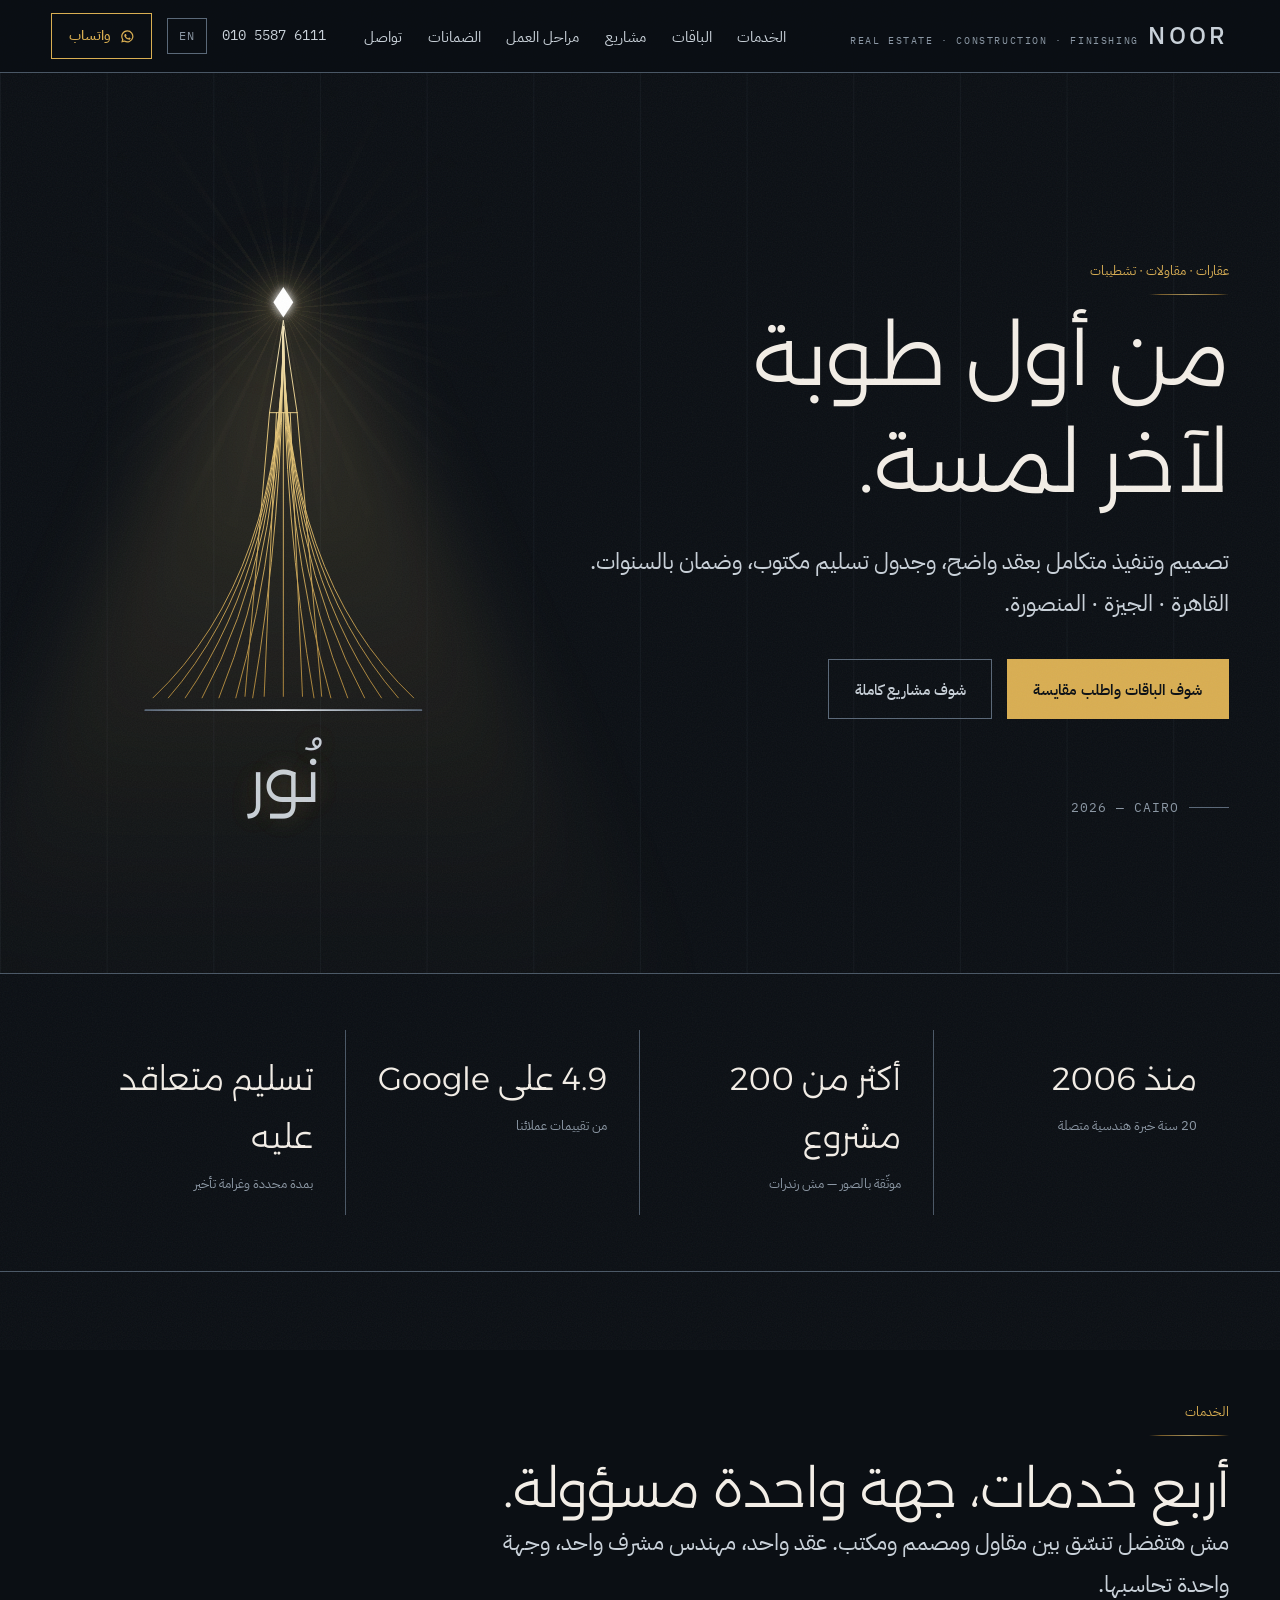
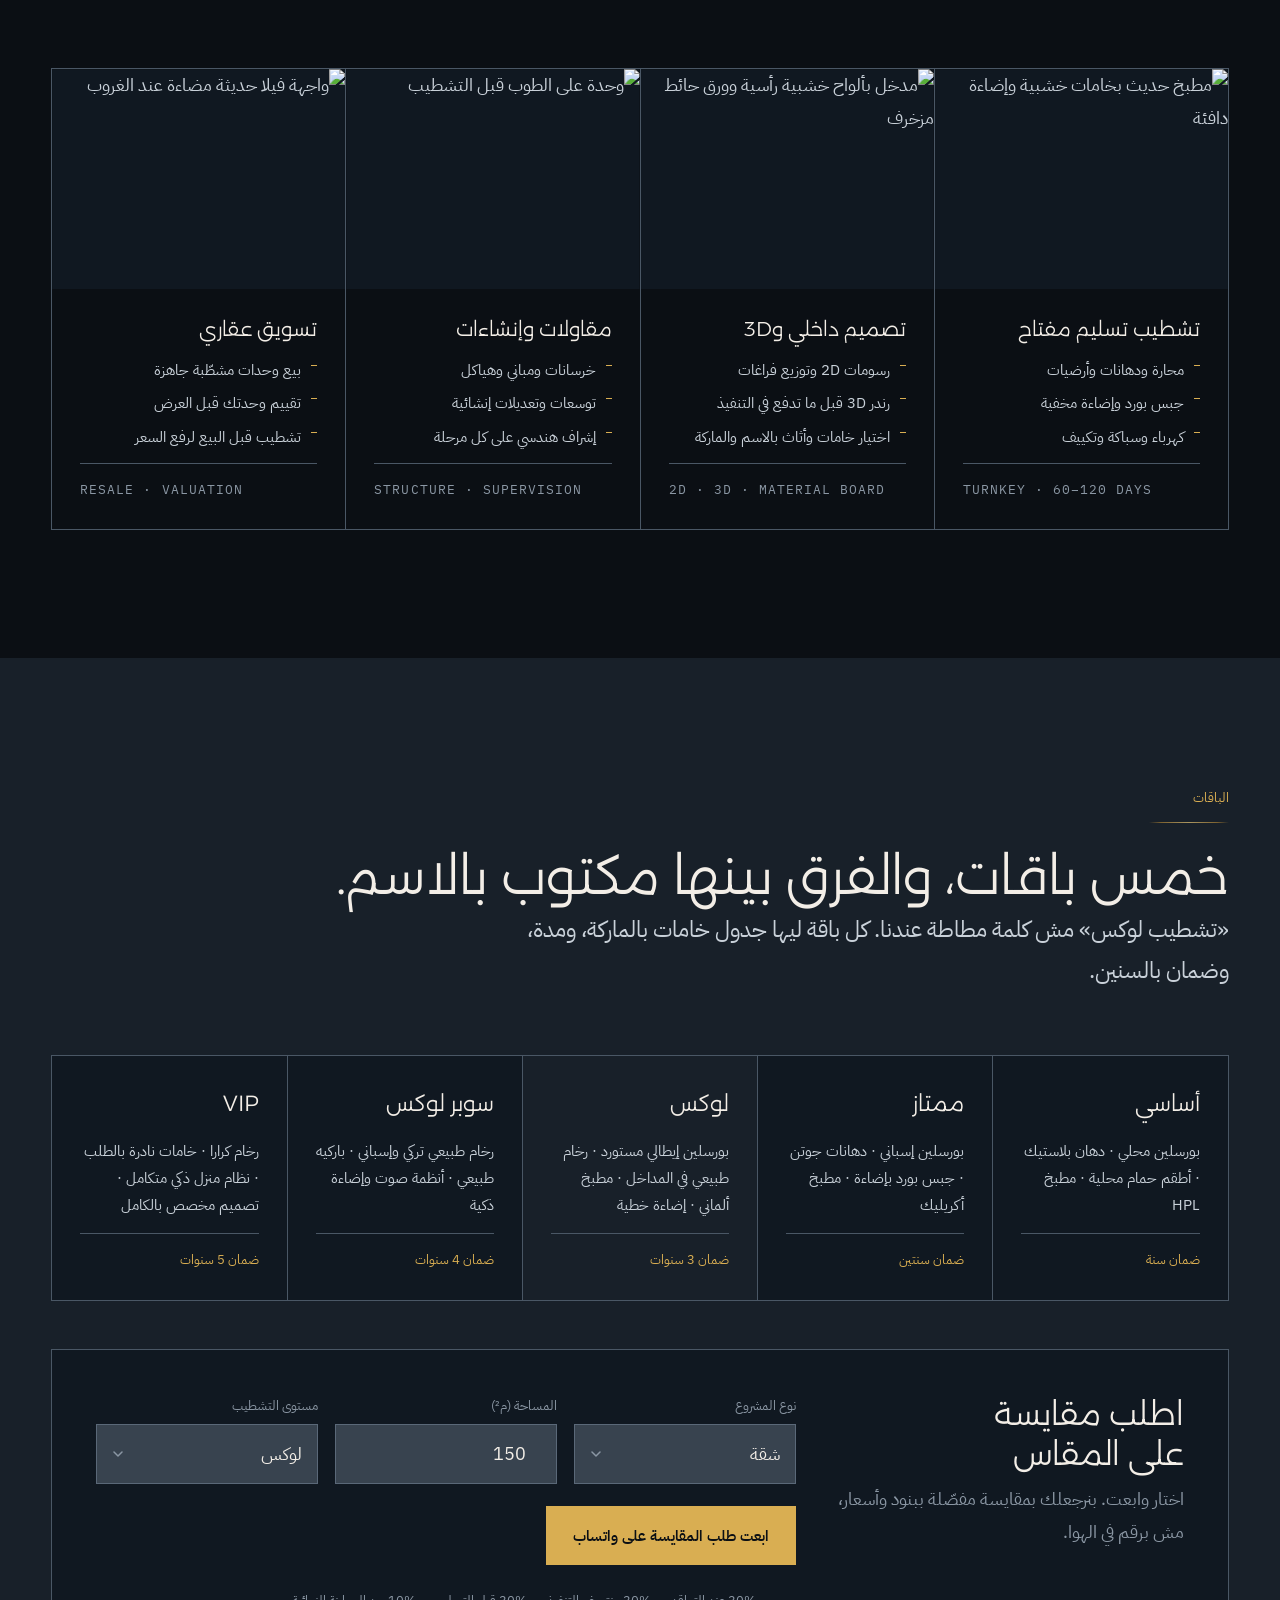
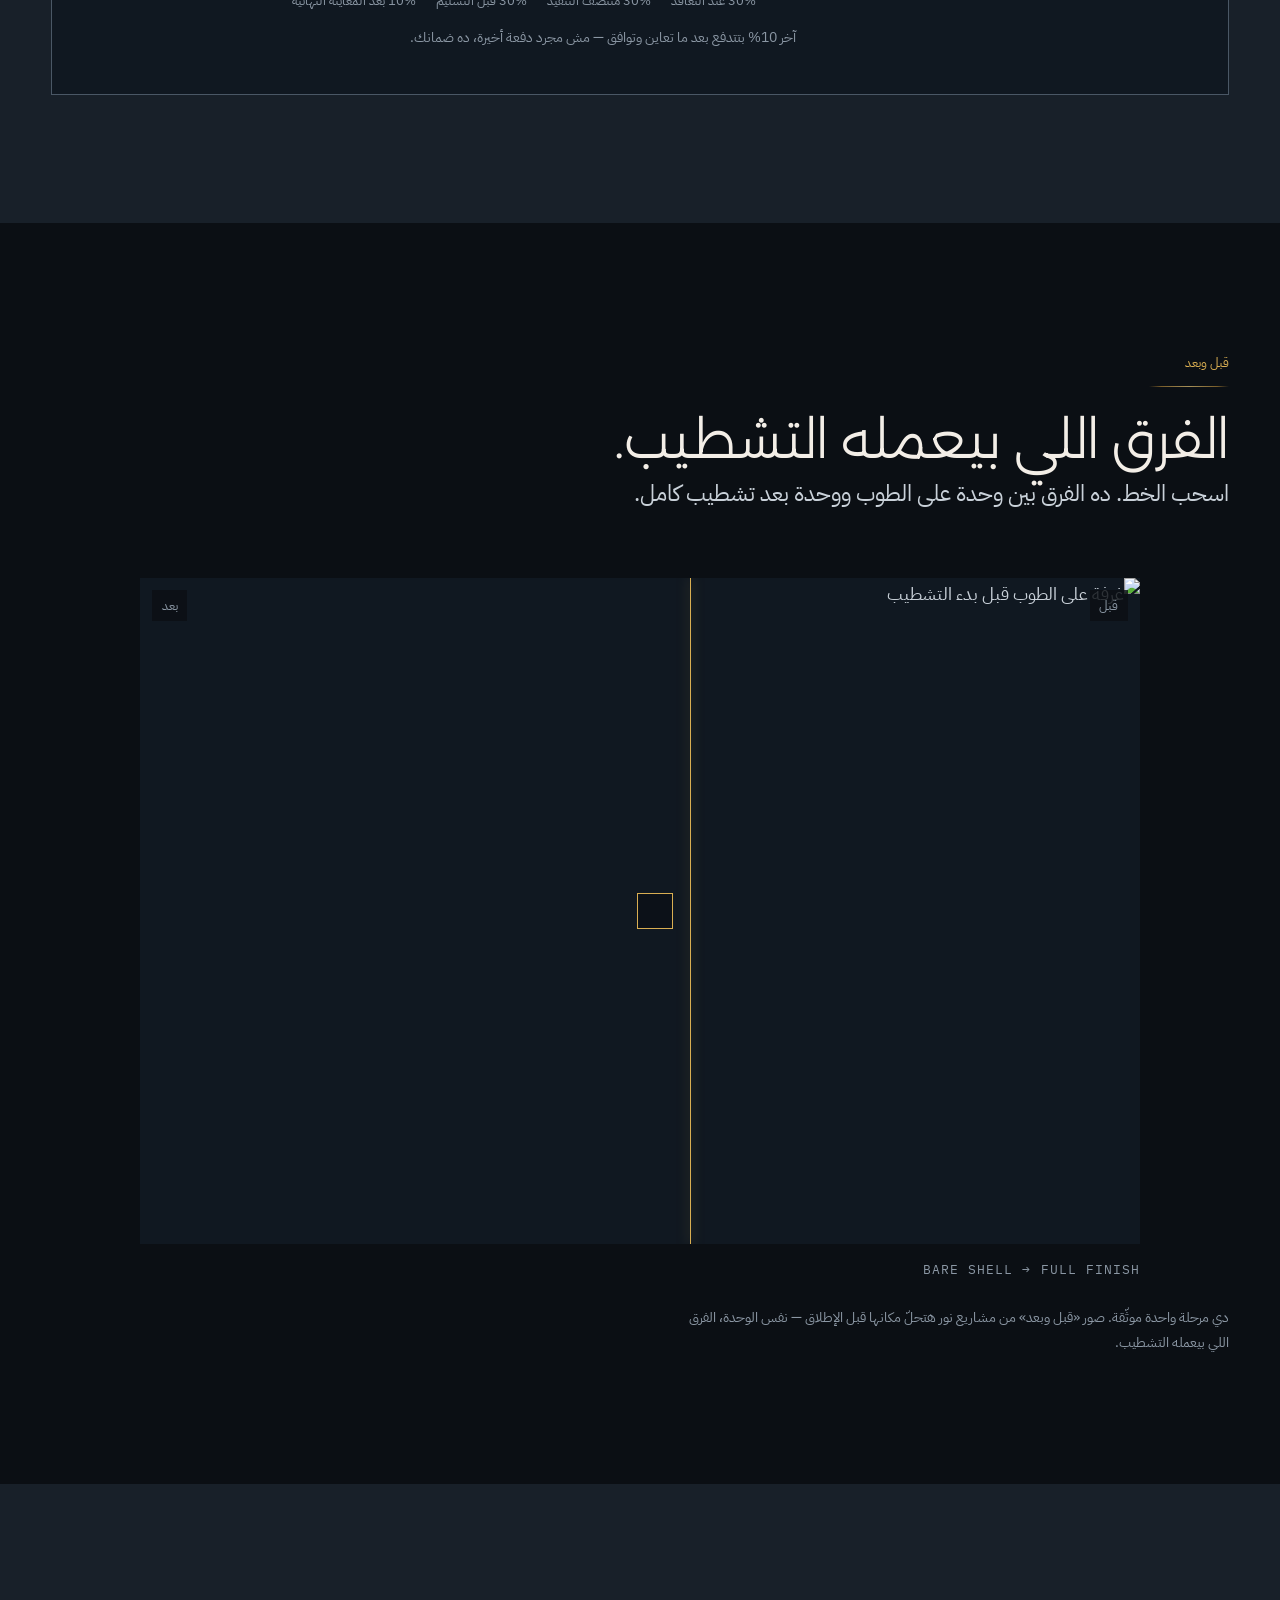
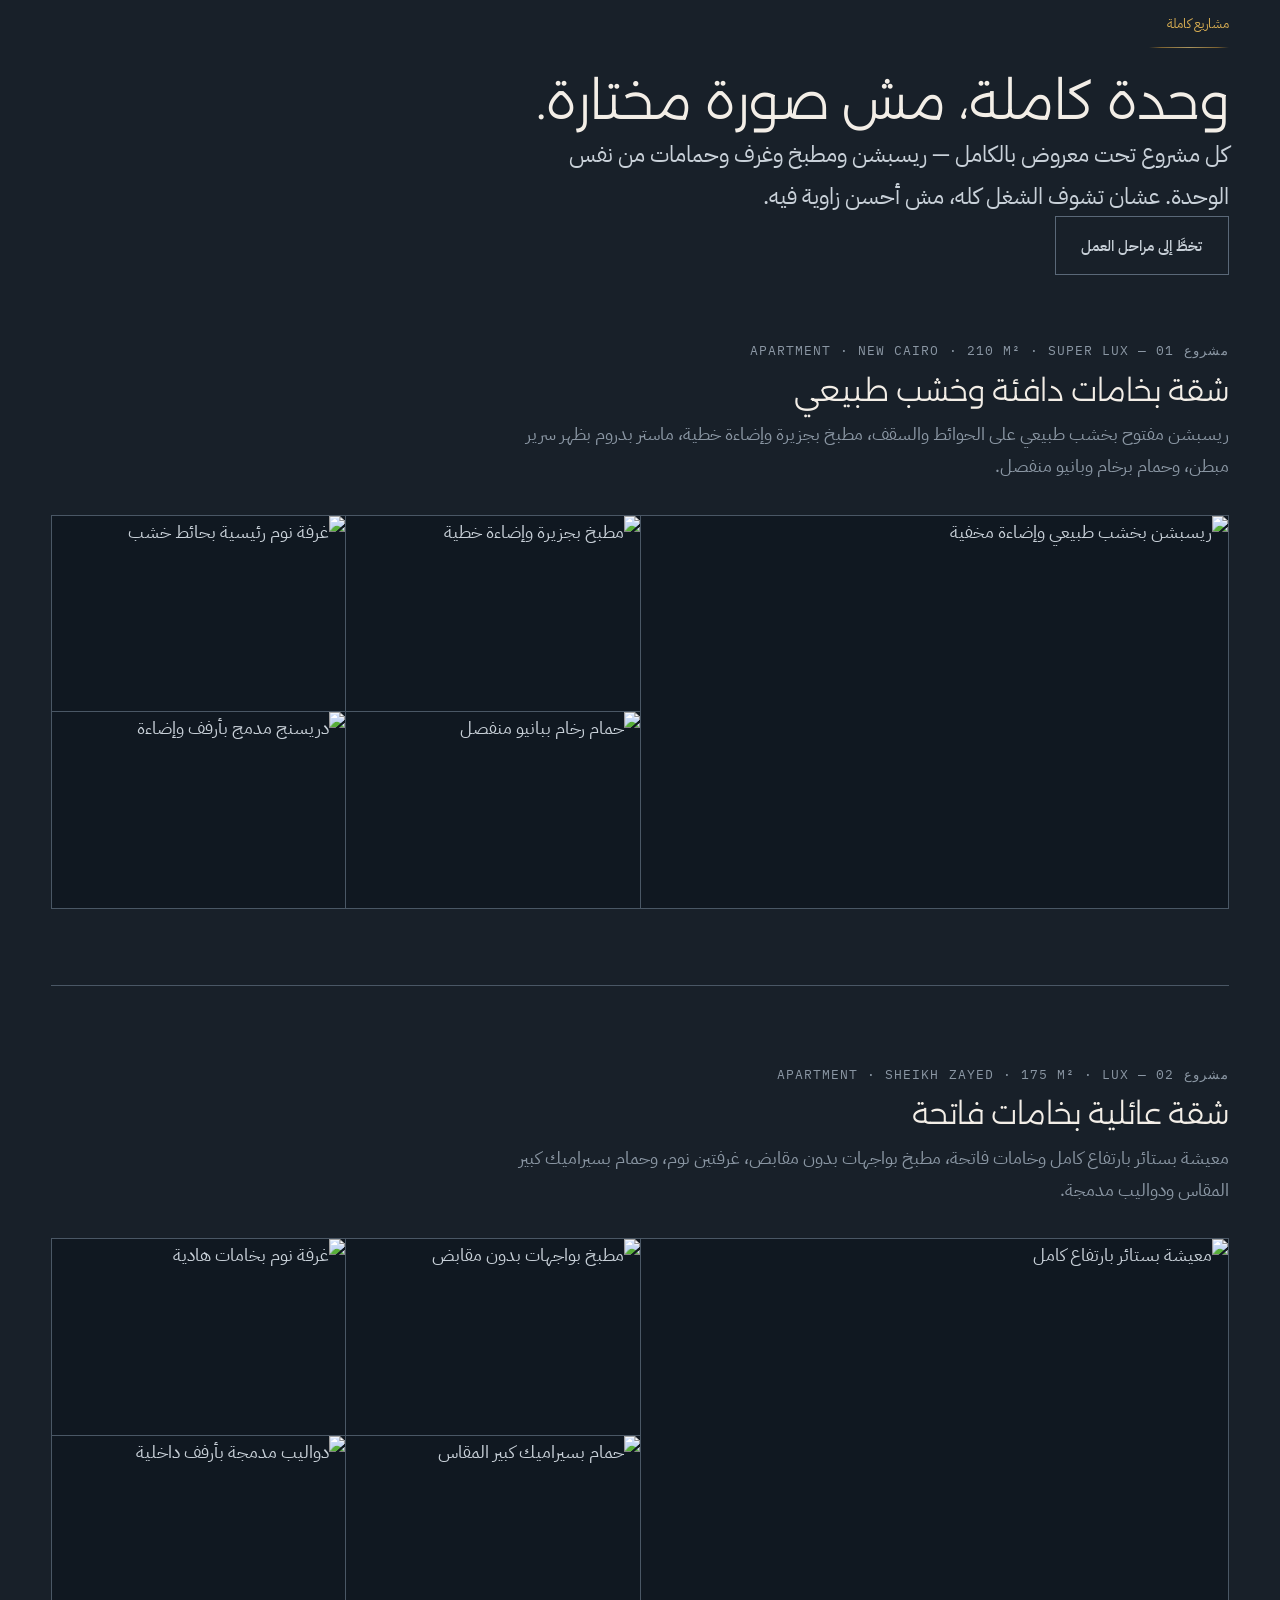
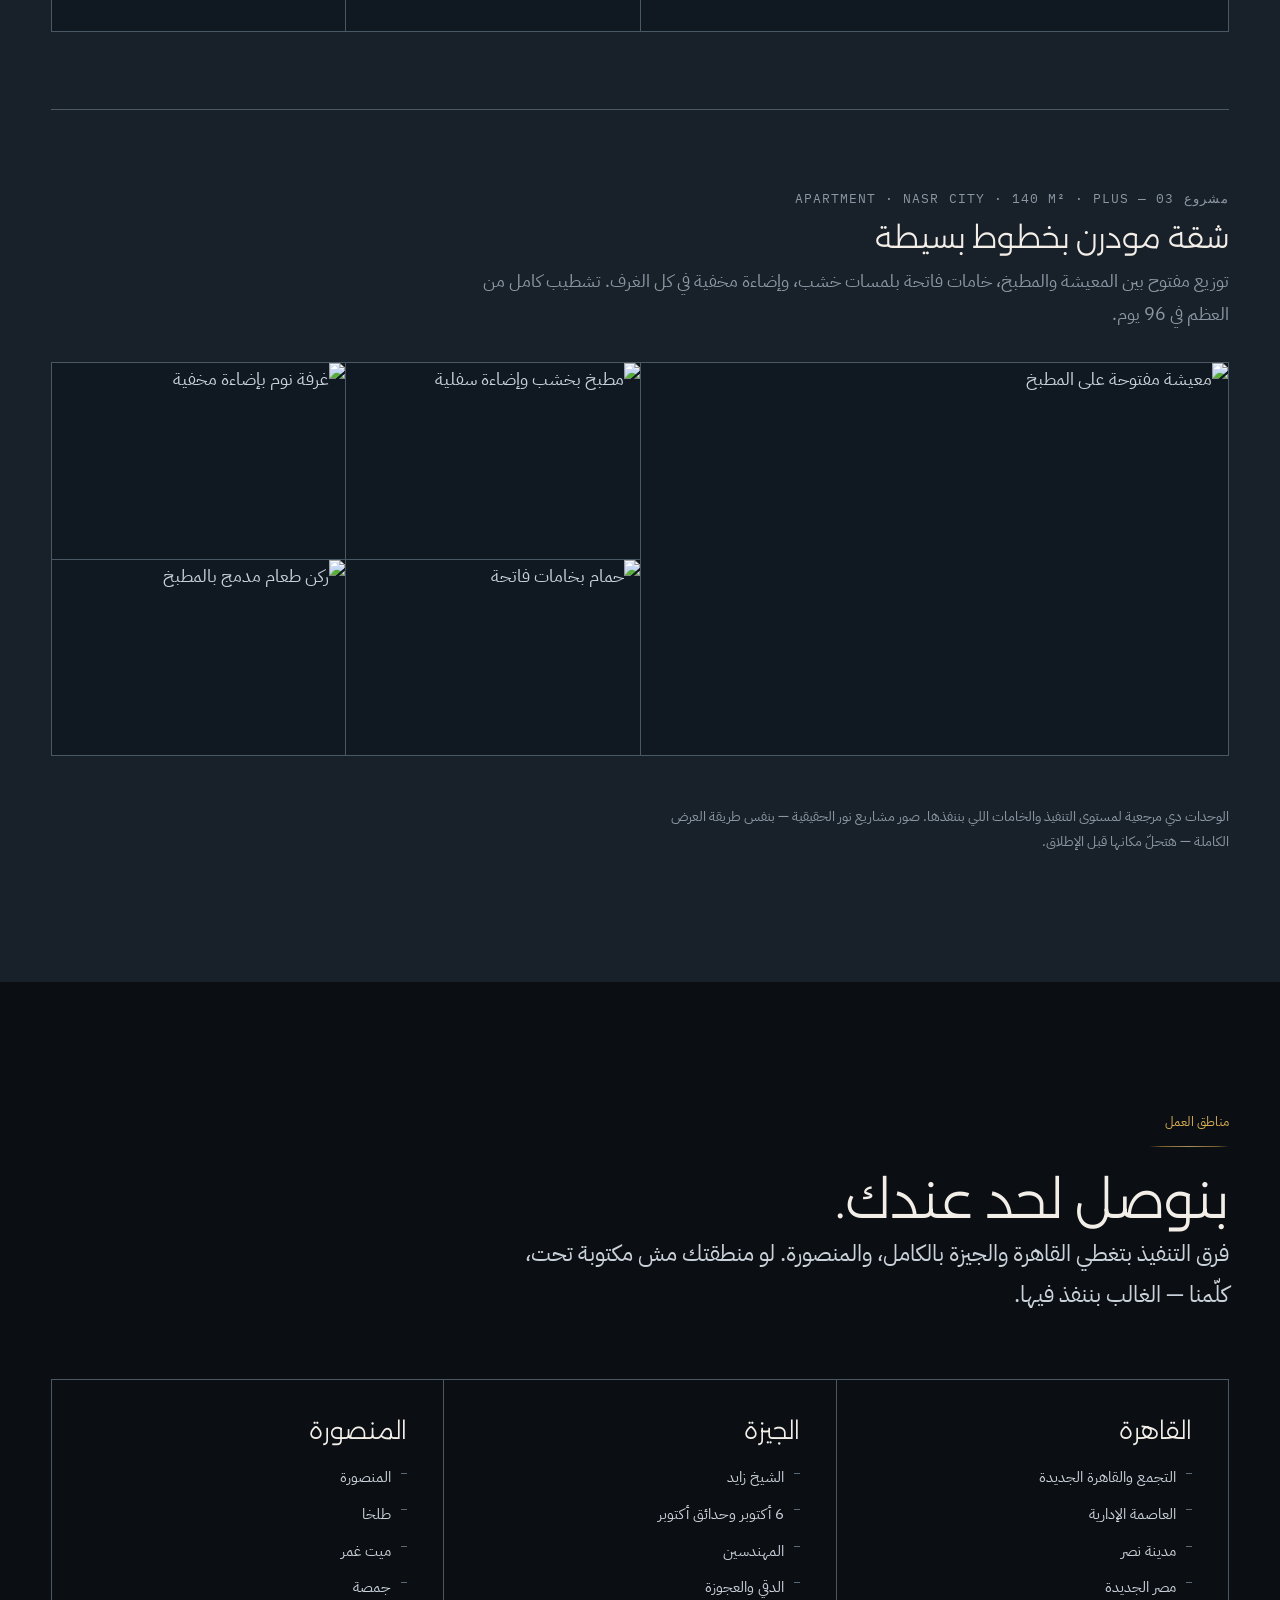
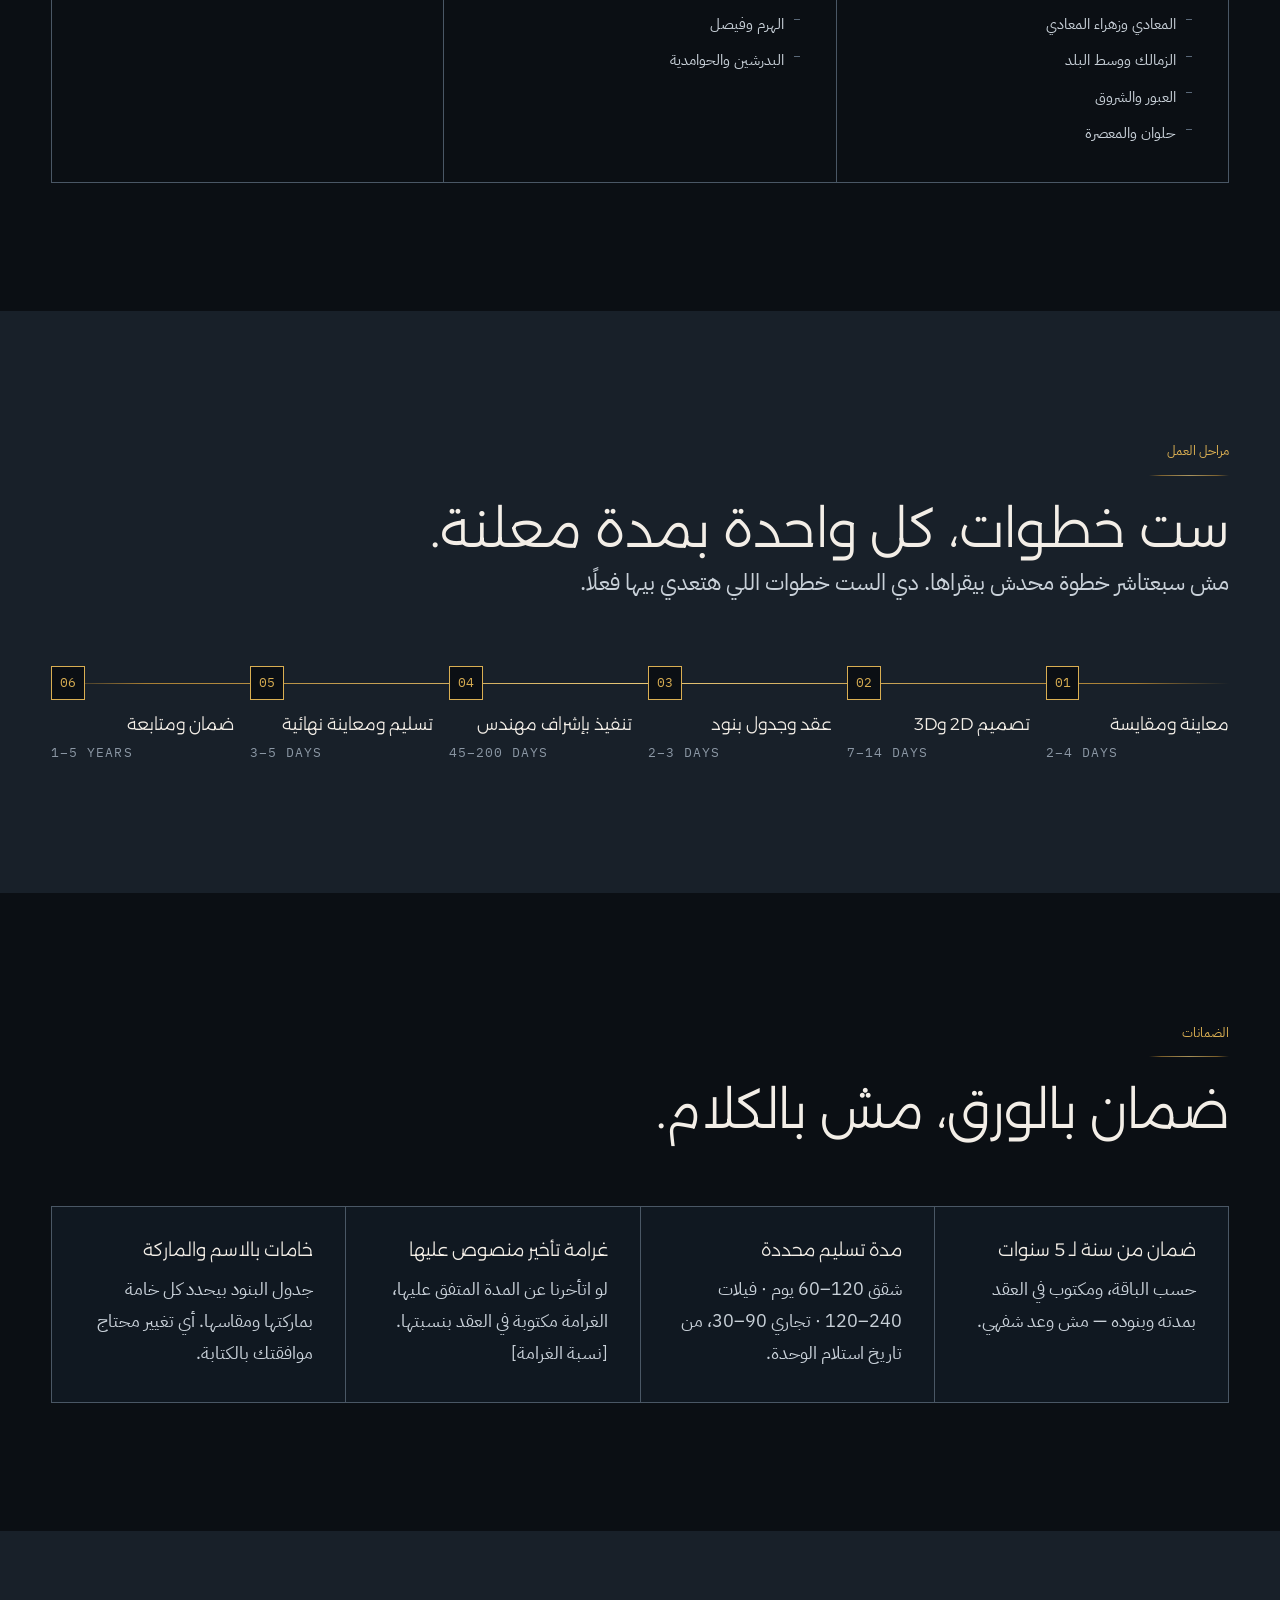
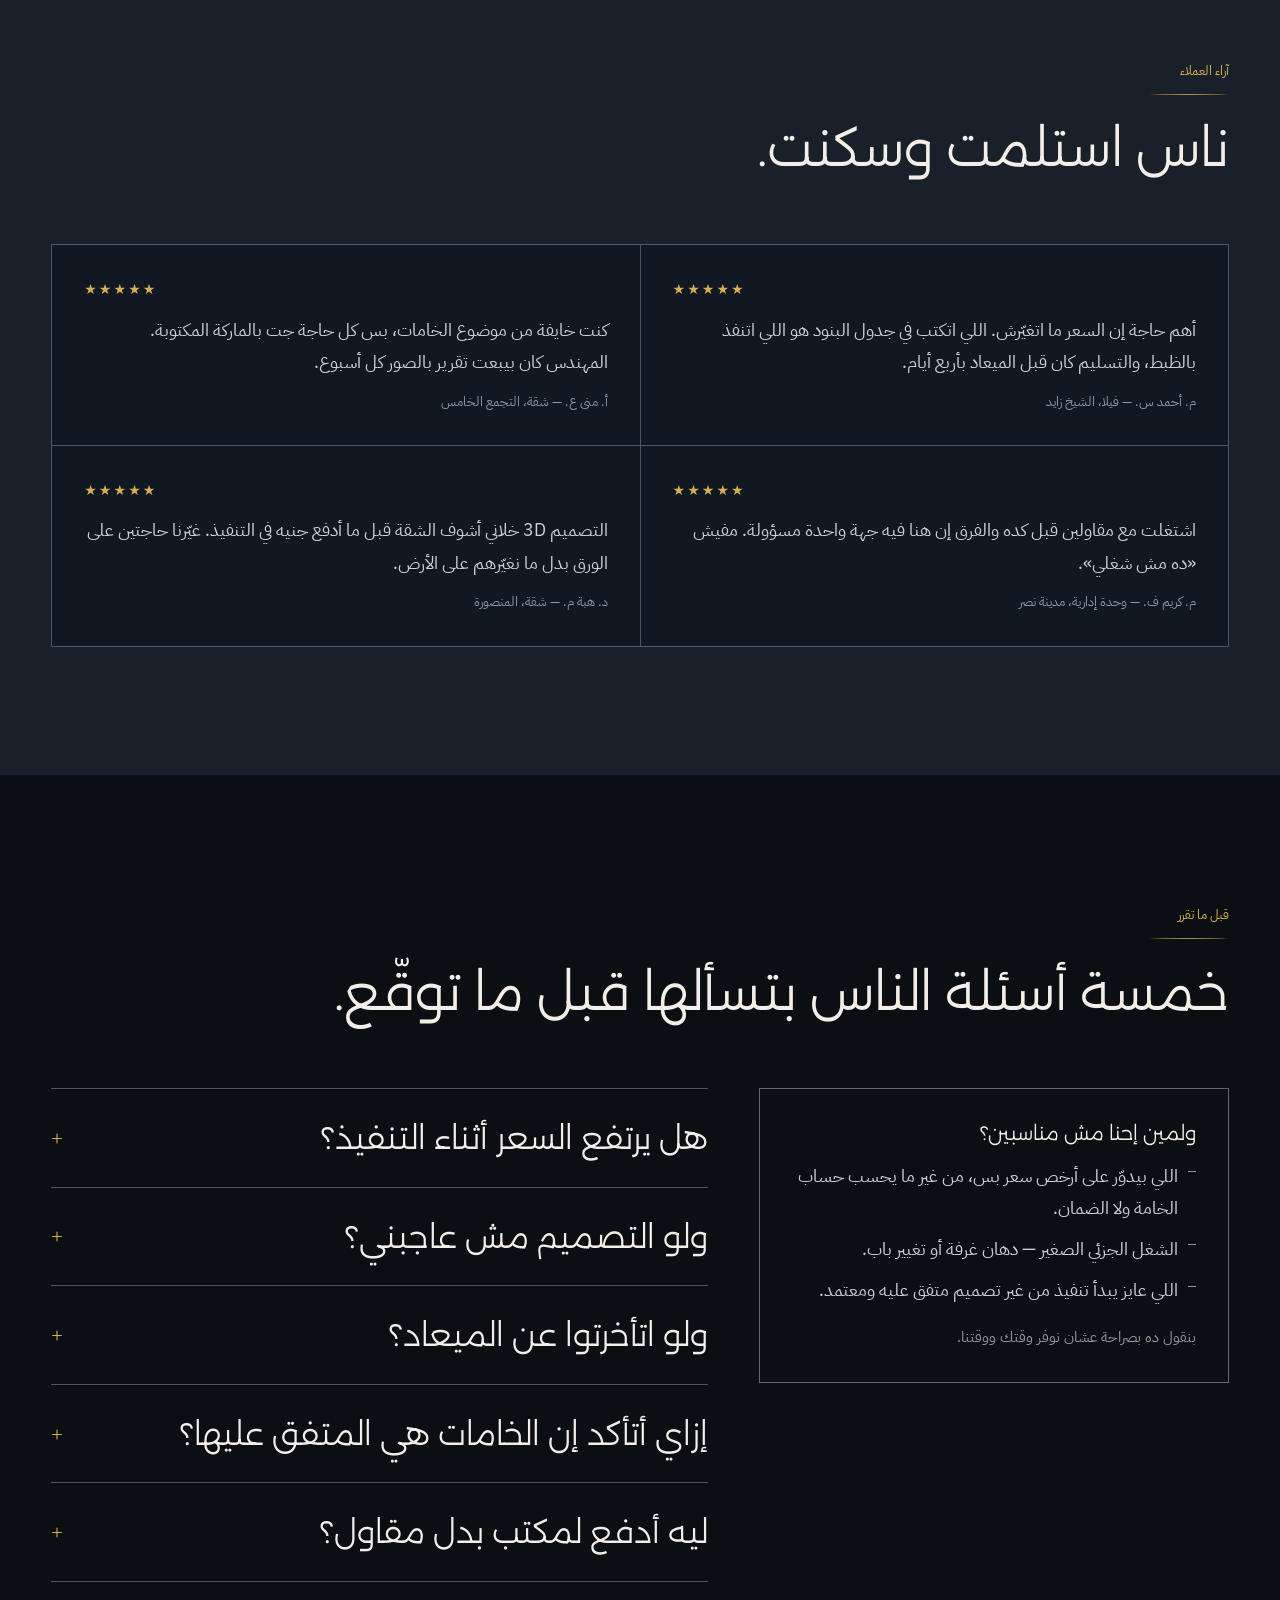
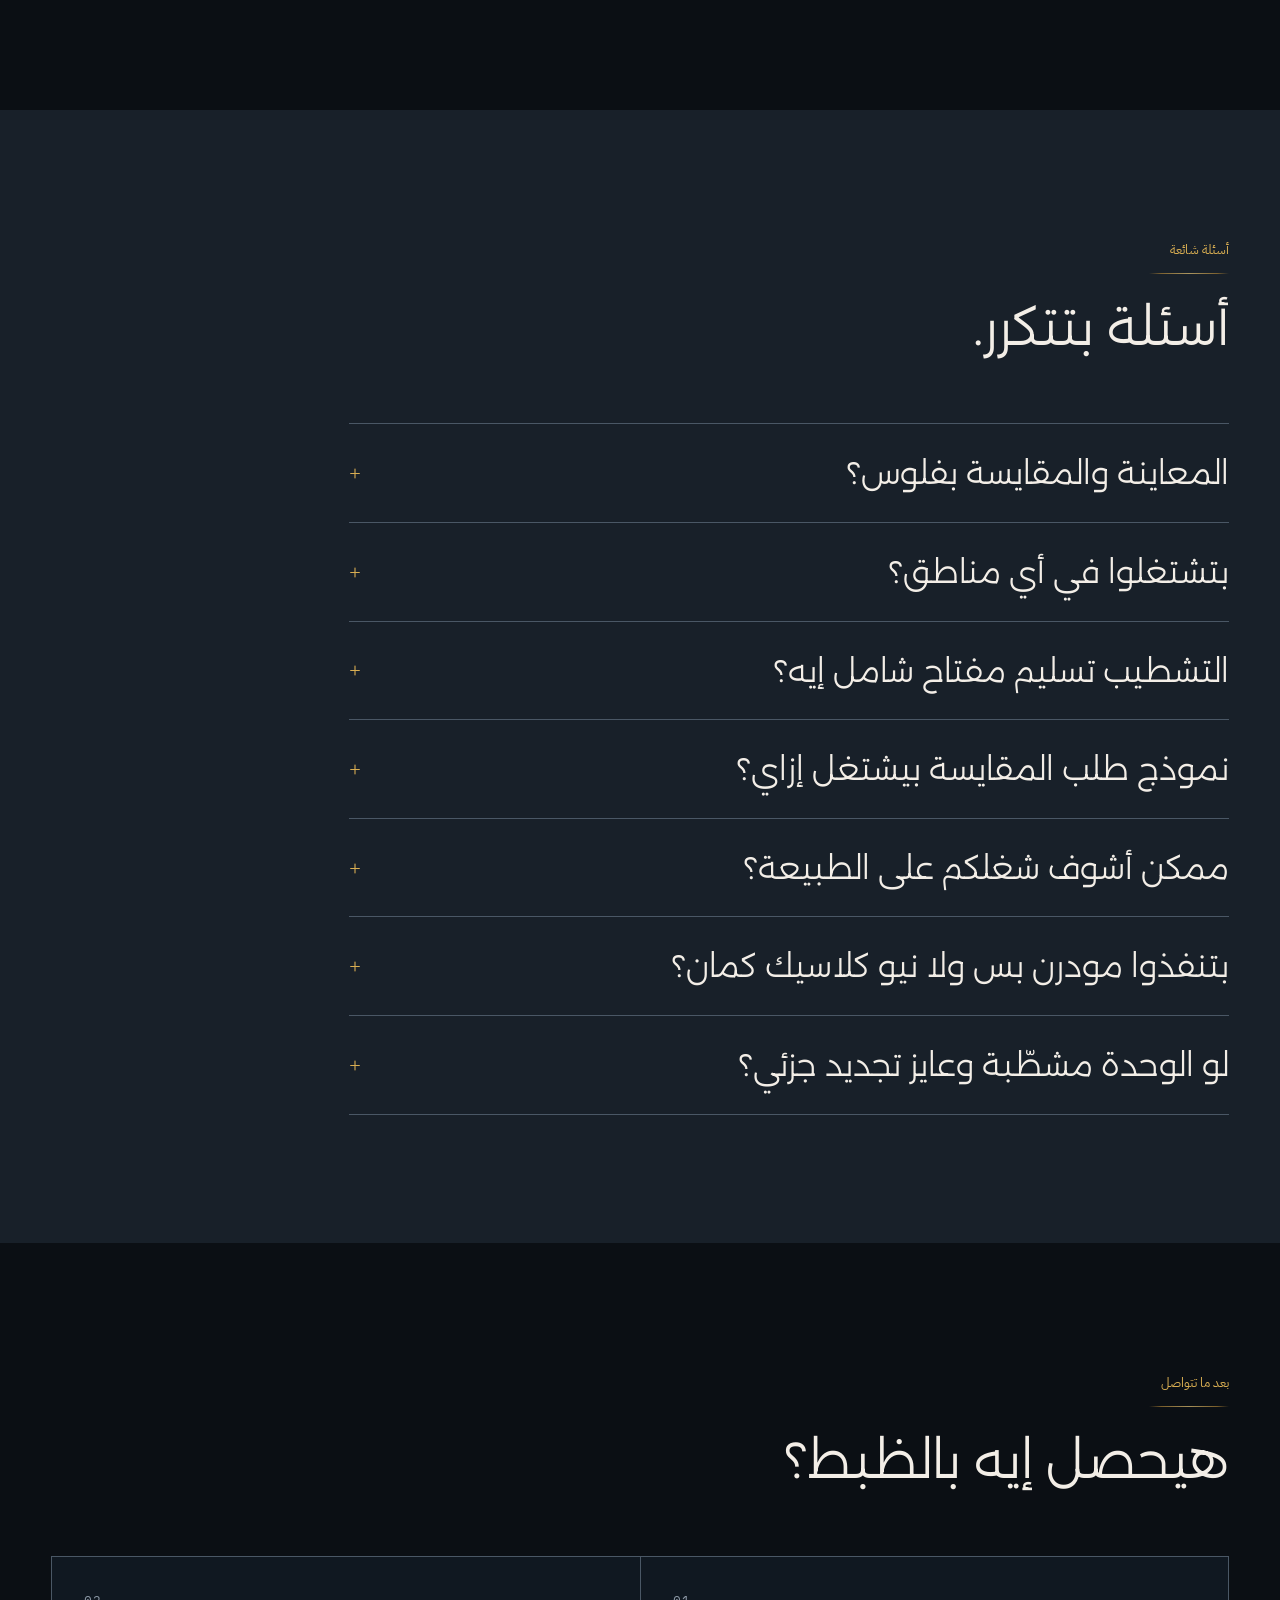
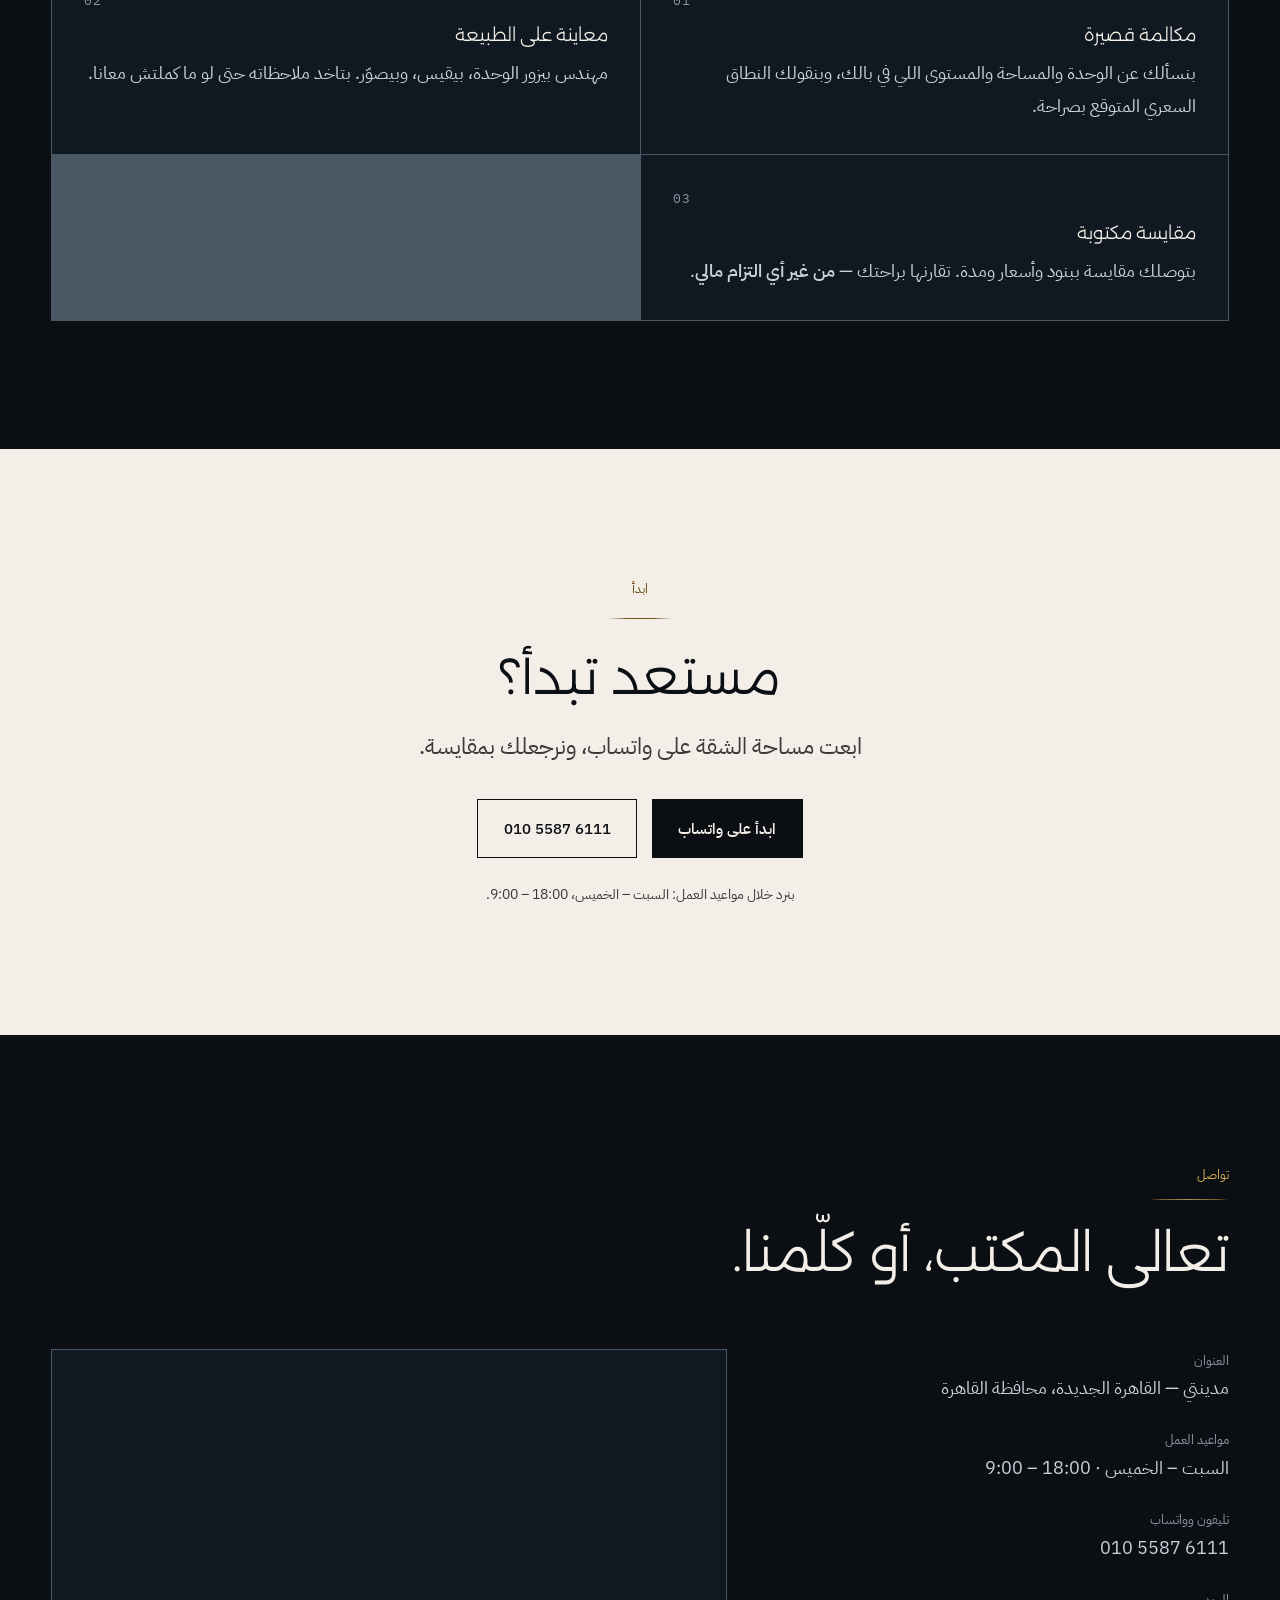
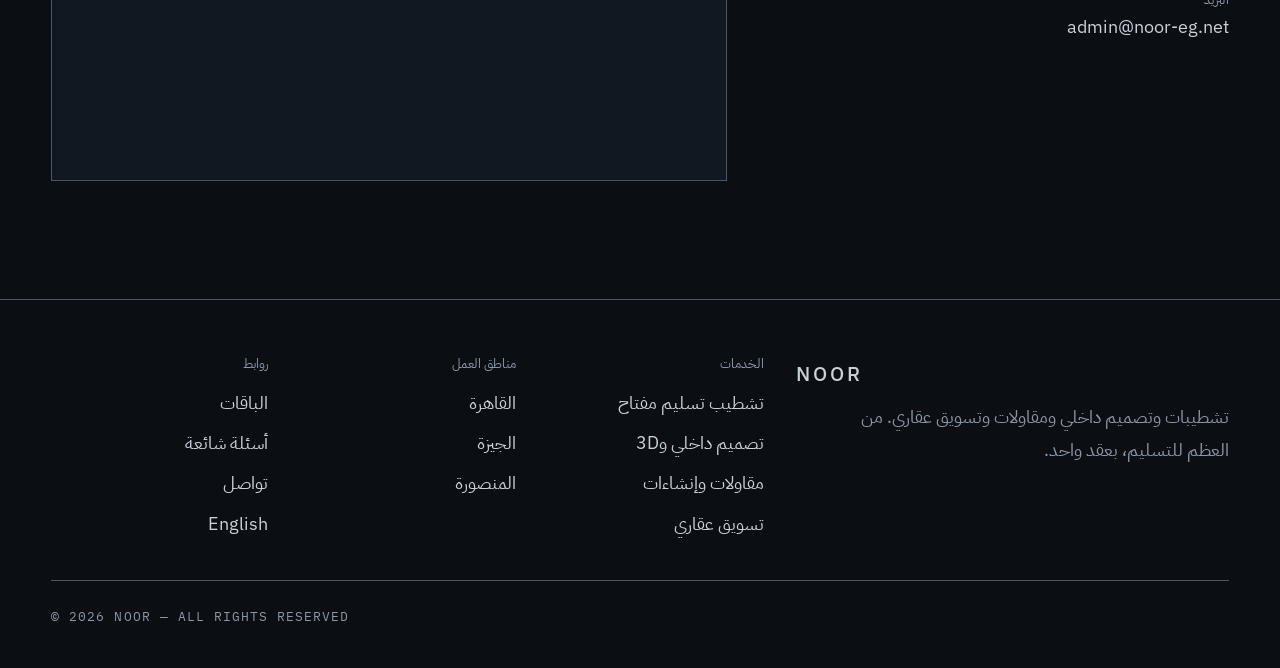
==== index.html @ e6eb017e "NOOR bilingual landing page Static Arabic (RTL) + English site, GSAP scroll animation, Caddy contain" ====
<!doctype html>
<html lang="ar" dir="rtl">
<head>
<meta charset="utf-8">
<meta name="viewport" content="width=device-width, initial-scale=1">
<title>نور — تشطيبات وتصميم داخلي ومقاولات | من أول طوبة لآخر لمسة</title>
<meta name="description" content="نور: تشطيب تسليم مفتاح، تصميم داخلي و3D، مقاولات، وتسويق عقاري. عقد واضح بجدول بنود، مدة تسليم مكتوبة، وضمان بالسنوات. القاهرة والجيزة والمنصورة.">
<link rel="canonical" href="https://noor-eg.net/">
<link rel="alternate" hreflang="ar-EG" href="https://noor-eg.net/">
<link rel="alternate" hreflang="en" href="https://noor-eg.net/en/">
<link rel="alternate" hreflang="x-default" href="https://noor-eg.net/">
<link rel="icon" href="assets/img/favicon.svg" type="image/svg+xml">

<meta property="og:type" content="website">
<meta property="og:locale" content="ar_EG">
<meta property="og:title" content="نور — من أول طوبة لآخر لمسة">
<meta property="og:description" content="تشطيب وتصميم وتنفيذ متكامل بعقد واضح وجدول تسليم مكتوب وضمان بالسنوات.">
<meta property="og:image" content="https://noor-eg.net/assets/img/og.jpg">
<meta name="twitter:card" content="summary_large_image">

<link rel="preconnect" href="https://fonts.googleapis.com">
<link rel="preconnect" href="https://fonts.gstatic.com" crossorigin>
<link rel="preconnect" href="https://images.pexels.com">
<link rel="preconnect" href="https://images.unsplash.com">
<link rel="stylesheet" href="https://fonts.googleapis.com/css2?family=Alexandria:wght@200..700&family=IBM+Plex+Mono:wght@400;500&family=IBM+Plex+Sans+Arabic:wght@300;400;500;600&family=IBM+Plex+Sans:wght@300;400;500;600&display=swap">
<link rel="stylesheet" href="assets/css/noor.css?v=3">
<script>document.documentElement.classList.add('js')</script>
</head>
<body>

<a class="skip" href="#main">تخطَّ إلى المحتوى</a>
<div class="grain" aria-hidden="true"></div>

<!-- ── S0 · HEADER ────────────────────────────────────────────────────── -->
<header class="hdr" id="hdr">
  <div class="wrap hdr__in">
    <a class="brand" href="#" aria-label="NOOR — الصفحة الرئيسية">
      <span class="brand__mark shimmer" data-word="NOOR" dir="ltr">NOOR</span>
      <span class="brand__tag" dir="ltr">REAL ESTATE · CONSTRUCTION · FINISHING</span>
    </a>

    <nav class="nav" aria-label="التنقل الرئيسي">
      <a href="#services">الخدمات</a>
      <a href="#packages">الباقات</a>
      <a href="#work">مشاريع</a>
      <a href="#process">مراحل العمل</a>
      <a href="#guarantees">الضمانات</a>
      <a href="#contact">تواصل</a>
    </nav>

    <div class="hdr__aside">
      <a class="hdr__tel" href="tel:+201055876111"><bdi>010 5587 6111</bdi></a>
      <a class="lang" href="en/" hreflang="en" dir="ltr">EN</a>
      <a class="btn btn--gold-line" aria-label="واتساب" href="https://wa.me/201055876111?text=%D8%A7%D9%84%D8%B3%D9%84%D8%A7%D9%85%20%D8%B9%D9%84%D9%8A%D9%83%D9%85%D8%8C%20%D8%B9%D8%A7%D9%88%D8%B2%20%D8%A7%D8%B3%D8%AA%D9%81%D8%B3%D8%B1%20%D8%B9%D9%86%20%D8%A7%D9%84%D8%AA%D8%B4%D8%B7%D9%8A%D8%A8" rel="noopener">
        <svg viewBox="0 0 24 24" fill="currentColor" aria-hidden="true"><path d="M12 2a10 10 0 0 0-8.6 15.1L2 22l5-1.3A10 10 0 1 0 12 2m0 2a8 8 0 1 1-4.1 14.9l-.3-.2-2.6.7.7-2.5-.2-.3A8 8 0 0 1 12 4m-3.4 4c-.2 0-.5.1-.7.4s-.9.9-.9 2.1.9 2.5 1 2.6c.1.2 1.7 2.8 4.3 3.8 2.1.8 2.6.7 3 .6.5 0 1.5-.6 1.7-1.2s.2-1.1.2-1.2l-.6-.3-1.6-.8c-.2 0-.4-.1-.6.1l-.8 1c-.2.2-.3.2-.5.1s-1-.4-1.9-1.2c-.7-.6-1.2-1.4-1.3-1.6s0-.4.1-.5l.4-.5.3-.5v-.4l-.8-1.9c-.2-.5-.4-.4-.6-.5z"/></svg>
        <span>واتساب</span>
      </a>
    </div>
  </div>
</header>

<main id="main">

<!-- ── S1 · HERO ──────────────────────────────────────────────────────── -->
<section class="hero" id="hero">
  <div class="colrules" aria-hidden="true"></div>

  <div class="wrap hero__grid">
    <div class="hero__copy">
      <span class="eyebrow">عقارات · مقاولات · تشطيبات</span>
      <div class="gold-rule" style="inline-size:5rem" aria-hidden="true"></div>
      <h1 id="hero-h1">من أول طوبة لآخر لمسة.</h1>
      <p class="lead">تصميم وتنفيذ متكامل بعقد واضح، وجدول تسليم مكتوب، وضمان بالسنوات.<br>
        القاهرة · الجيزة · المنصورة.</p>
      <div class="hero__cta">
        <a class="btn btn--gold" href="#packages">شوف الباقات واطلب مقايسة</a>
        <a class="btn btn--ghost" href="#work">شوف مشاريع كاملة</a>
      </div>
      <p class="hero__cue meta meta--latin"><bdi dir="ltr">2026 — CAIRO</bdi></p>
    </div>

    <div class="tower-wrap">
      <!-- The light layers are anchored to the gem, not to the hero. -->
      <div class="beam" aria-hidden="true"></div>
      <div class="beam2" aria-hidden="true"></div>
      <div class="cone" aria-hidden="true"></div>
      <svg class="tower" viewBox="0 0 400 600" width="400" height="600" role="img" aria-label="برج نور — الرمز البصري للعلامة">
        <defs>
          <linearGradient id="gl" x1="200" y1="26" x2="200" y2="600" gradientUnits="userSpaceOnUse">
            <stop offset="0" stop-color="#F6EFD2"/>
            <stop offset="0.35" stop-color="#E8C777"/>
            <stop offset="1" stop-color="#A77E33"/>
          </linearGradient>
          <linearGradient id="sl" x1="24" y1="0" x2="376" y2="0" gradientUnits="userSpaceOnUse">
            <stop offset="0" stop-color="#5A6878"/><stop offset="0.5" stop-color="#E4EAF0"/><stop offset="1" stop-color="#5A6878"/>
          </linearGradient>
        </defs>
        <!-- DOM order IS the ignition order: gem → spire → mast → shaft → ribs inner→outer → base -->
        <path class="gem" d="M200 26 L213 46 L200 66 L187 46 Z" fill="#FFFFFF"/>
        <g fill="none" stroke="url(#gl)" stroke-width="1.25" stroke-linecap="round" stroke-linejoin="round">
          <path pathLength="1" d="M200 70 L182 190"/>
          <path pathLength="1" d="M200 70 L218 190"/>
          <path pathLength="1" d="M182 190 L218 190"/>
          <path pathLength="1" d="M200 190 L200 560"/>
          <path pathLength="1" d="M191 190 L175 560"/>
          <path pathLength="1" d="M209 190 L225 560"/>
          <path pathLength="1" d="M182 190 L150 560"/>
          <path pathLength="1" d="M218 190 L250 560"/>
          <path pathLength="1" d="M200 78 Q200 330 160 562"/>
          <path pathLength="1" d="M200 78 Q200 330 240 562"/>
          <path pathLength="1" d="M200 78 Q200 342 138 562"/>
          <path pathLength="1" d="M200 78 Q200 342 262 562"/>
          <path pathLength="1" d="M200 78 Q200 354 116 562"/>
          <path pathLength="1" d="M200 78 Q200 354 284 562"/>
          <path pathLength="1" d="M200 78 Q200 366 94 562"/>
          <path pathLength="1" d="M200 78 Q200 366 306 562"/>
          <path pathLength="1" d="M200 78 Q200 378 72 562"/>
          <path pathLength="1" d="M200 78 Q200 378 328 562"/>
          <path pathLength="1" d="M200 78 Q200 390 50 562"/>
          <path pathLength="1" d="M200 78 Q200 390 350 562"/>
          <path pathLength="1" d="M200 78 Q200 402 30 562"/>
          <path pathLength="1" d="M200 78 Q200 402 370 562"/>
        </g>
        <path pathLength="1" d="M20 578 L380 578" fill="none" stroke="url(#sl)" stroke-width="2.5" stroke-linecap="round"/>
      </svg>
      <p class="tower-mark shimmer" data-word="نُور">نُور</p>
    </div>
  </div>
</section>

<!-- ── S2 · TRUST STRIP — static numbers, no count-up ─────────────────── -->
<section class="trust" aria-label="أرقام ومؤشرات ثقة">
  <div class="wrap">
    <div class="trust__grid">
      <div class="trust__cell reveal">
        <p class="trust__n">منذ <bdi dir="ltr">2006</bdi></p>
        <p class="trust__l meta"><bdi dir="ltr">20</bdi> سنة خبرة هندسية متصلة</p>
      </div>
      <div class="trust__cell reveal" style="--d:80ms">
        <p class="trust__n">أكثر من <bdi dir="ltr">200</bdi> مشروع</p>
        <p class="trust__l meta">موثّقة بالصور — مش رندرات</p>
      </div>
      <div class="trust__cell reveal" style="--d:160ms">
        <p class="trust__n"><bdi dir="ltr">4.9</bdi> على Google</p>
        <p class="trust__l meta">من تقييمات عملائنا</p>
      </div>
      <div class="trust__cell reveal" style="--d:240ms">
        <p class="trust__n">تسليم متعاقد عليه</p>
        <p class="trust__l meta">بمدة محددة وغرامة تأخير</p>
      </div>
    </div>
  </div>
</section>

<!-- ── S3 · SERVICES — 4 pillars ──────────────────────────────────────── -->
<section id="services">
  <div class="wrap">
    <div class="sec-head">
      <span class="eyebrow">الخدمات</span>
      <div class="gold-rule" aria-hidden="true"></div>
      <h2>أربع خدمات، جهة واحدة مسؤولة.</h2>
      <p class="lead">مش هتفضل تنسّق بين مقاول ومصمم ومكتب. عقد واحد، مهندس مشرف واحد، وجهة واحدة تحاسبها.</p>
    </div>

    <div class="pillars">
      <article class="pillar">
        <div class="pillar__media clipmask"><img src="https://images.pexels.com/photos/8089079/pexels-photo-8089079.jpeg?auto=compress&cs=tinysrgb&w=800&h=600&fit=crop" alt="مطبخ حديث بخامات خشبية وإضاءة دافئة" width="800" height="600" loading="lazy" decoding="async"></div>
        <div class="pillar__body">
          <h3>تشطيب تسليم مفتاح</h3>
          <ul>
            <li>محارة ودهانات وأرضيات</li>
            <li>جبس بورد وإضاءة مخفية</li>
            <li>كهرباء وسباكة وتكييف</li>
          </ul>
          <p class="meta meta--latin" dir="ltr">TURNKEY · 60–120 DAYS</p>
        </div>
      </article>

      <article class="pillar">
        <div class="pillar__media clipmask" style="--d:100ms"><img src="https://images.pexels.com/photos/6908566/pexels-photo-6908566.jpeg?auto=compress&cs=tinysrgb&w=800&h=600&fit=crop" alt="مدخل بألواح خشبية رأسية وورق حائط مزخرف" width="800" height="600" loading="lazy" decoding="async"></div>
        <div class="pillar__body">
          <h3>تصميم داخلي و<bdi dir="ltr">3D</bdi></h3>
          <ul>
            <li>رسومات <bdi dir="ltr">2D</bdi> وتوزيع فراغات</li>
            <li>رندر <bdi dir="ltr">3D</bdi> قبل ما تدفع في التنفيذ</li>
            <li>اختيار خامات وأثاث بالاسم والماركة</li>
          </ul>
          <p class="meta meta--latin" dir="ltr">2D · 3D · MATERIAL BOARD</p>
        </div>
      </article>

      <article class="pillar">
        <div class="pillar__media clipmask" style="--d:200ms"><img src="https://images.pexels.com/photos/7937308/pexels-photo-7937308.jpeg?auto=compress&cs=tinysrgb&w=800&h=600&fit=crop" alt="وحدة على الطوب قبل التشطيب" width="800" height="600" loading="lazy" decoding="async"></div>
        <div class="pillar__body">
          <h3>مقاولات وإنشاءات</h3>
          <ul>
            <li>خرسانات ومباني وهياكل</li>
            <li>توسعات وتعديلات إنشائية</li>
            <li>إشراف هندسي على كل مرحلة</li>
          </ul>
          <p class="meta meta--latin" dir="ltr">STRUCTURE · SUPERVISION</p>
        </div>
      </article>

      <article class="pillar">
        <div class="pillar__media clipmask" style="--d:300ms"><img src="https://images.pexels.com/photos/13752348/pexels-photo-13752348.jpeg?auto=compress&cs=tinysrgb&w=800&h=600&fit=crop" alt="واجهة فيلا حديثة مضاءة عند الغروب" width="800" height="600" loading="lazy" decoding="async"></div>
        <div class="pillar__body">
          <h3>تسويق عقاري</h3>
          <ul>
            <li>بيع وحدات مشطّبة جاهزة</li>
            <li>تقييم وحدتك قبل العرض</li>
            <li>تشطيب قبل البيع لرفع السعر</li>
          </ul>
          <p class="meta meta--latin" dir="ltr">RESALE · VALUATION</p>
        </div>
      </article>
    </div>
  </div>
</section>

<!-- ── S4 · PACKAGES + QUOTE BUILDER ──────────────────────────────────── -->
<section id="packages" class="band">
  <div class="wrap">
    <div class="sec-head">
      <span class="eyebrow">الباقات</span>
      <div class="gold-rule" aria-hidden="true"></div>
      <h2>خمس باقات، والفرق بينها مكتوب بالاسم.</h2>
      <p class="lead">«تشطيب لوكس» مش كلمة مطاطة عندنا. كل باقة ليها جدول خامات بالماركة، ومدة، وضمان بالسنين.</p>
    </div>

    <div class="tiers">
      <article class="tier reveal">
        <p class="tier__name">أساسي</p>
        <p class="tier__mat">بورسلين محلي · دهان بلاستيك · أطقم حمام محلية · مطبخ HPL</p>
        <p class="tier__warranty">ضمان سنة</p>
      </article>
      <article class="tier reveal" style="--d:70ms">
        <p class="tier__name">ممتاز</p>
        <p class="tier__mat">بورسلين إسباني · دهانات جوتن · جبس بورد بإضاءة · مطبخ أكريليك</p>
        <p class="tier__warranty">ضمان سنتين</p>
      </article>
      <article class="tier tier--feature reveal" style="--d:140ms">
        <p class="tier__name">لوكس</p>
        <p class="tier__mat">بورسلين إيطالي مستورد · رخام طبيعي في المداخل · مطبخ ألماني · إضاءة خطية</p>
        <p class="tier__warranty">ضمان 3 سنوات</p>
      </article>
      <article class="tier reveal" style="--d:210ms">
        <p class="tier__name">سوبر لوكس</p>
        <p class="tier__mat">رخام طبيعي تركي وإسباني · باركيه طبيعي · أنظمة صوت وإضاءة ذكية</p>
        <p class="tier__warranty">ضمان 4 سنوات</p>
      </article>
      <article class="tier reveal" style="--d:280ms">
        <p class="tier__name">VIP</p>
        <p class="tier__mat">رخام كرارا · خامات نادرة بالطلب · نظام منزل ذكي متكامل · تصميم مخصص بالكامل</p>
        <p class="tier__warranty">ضمان 5 سنوات</p>
      </article>
    </div>

    <!-- Configurator: collects, then hands off to WhatsApp. Deliberately shows no number. -->
    <form class="quoter" id="quoter">
      <div>
        <h3>اطلب مقايسة على المقاس</h3>
        <p class="muted" style="margin-block-start:.6rem">اختار وابعت. بنرجعلك بمقايسة مفصّلة ببنود وأسعار، مش برقم في الهوا.</p>
      </div>
      <div>
        <div class="quoter__fields">
          <label class="field">
            <span>نوع المشروع</span>
            <select id="q-type">
              <option>شقة</option><option>فيلا</option><option>وحدة إدارية</option><option>محل تجاري</option>
            </select>
          </label>
          <label class="field">
            <span>المساحة (م²)</span>
            <input id="q-area" type="number" inputmode="numeric" min="30" max="2000" step="5" value="150" dir="ltr">
          </label>
          <label class="field">
            <span>مستوى التشطيب</span>
            <select id="q-tier">
              <option>أساسي</option><option>ممتاز</option><option selected>لوكس</option><option>سوبر لوكس</option><option>VIP</option>
            </select>
          </label>
        </div>
        <p style="margin-block-start:1.35rem">
          <a class="btn btn--gold" id="q-send" href="https://wa.me/201055876111" rel="noopener">ابعت طلب المقايسة على واتساب</a>
        </p>
        <ul class="pay meta">
          <li>30% عند التعاقد</li><li>30% منتصف التنفيذ</li>
          <li>30% قبل التسليم</li><li>10% بعد المعاينة النهائية</li>
        </ul>
        <p class="muted" style="margin-block-start:.75rem;font-size:.875rem">آخر 10% بتتدفع بعد ما تعاين وتوافق — مش مجرد دفعة أخيرة، ده ضمانك.</p>
      </div>
    </form>
  </div>
</section>

<!-- ── S5 · BEFORE / AFTER ────────────────────────────────────────────── -->
<section id="before-after">
  <div class="wrap">
    <div class="sec-head">
      <span class="eyebrow">قبل وبعد</span>
      <div class="gold-rule" aria-hidden="true"></div>
      <h2>الفرق اللي بيعمله التشطيب.</h2>
      <p class="lead">اسحب الخط. ده الفرق بين وحدة على الطوب ووحدة بعد تشطيب كامل.</p>
    </div>

    <figure class="cmp cmp--solo">
      <div class="cmp__frame">
        <img src="https://images.pexels.com/photos/5481514/pexels-photo-5481514.jpeg?auto=compress&cs=tinysrgb&w=1400&h=933&fit=crop" alt="غرفة على الطوب قبل بدء التشطيب" width="1400" height="933" loading="lazy" decoding="async">
        <img class="cmp__after" src="https://images.pexels.com/photos/12990602/pexels-photo-12990602.jpeg?auto=compress&cs=tinysrgb&w=1400&h=933&fit=crop" alt="مساحة مماثلة بعد التشطيب الكامل" width="1400" height="933" loading="lazy" decoding="async">
        <span class="cmp__bar" aria-hidden="true"></span>
        <div class="cmp__tags meta"><span class="cmp__tag">قبل</span><span class="cmp__tag">بعد</span></div>
        <input class="cmp__handle" type="range" min="0" max="100" value="45" aria-label="اسحب لمقارنة قبل وبعد">
      </div>
      <figcaption class="cmp__cap meta meta--latin">BARE SHELL → FULL FINISH</figcaption>
    </figure>

    <p class="muted" style="margin-block-start:1.5rem;font-size:.875rem;max-inline-size:70ch">دي مرحلة واحدة موثّقة. صور «قبل وبعد» من مشاريع نور هتحلّ مكانها قبل الإطلاق — نفس الوحدة، الفرق اللي بيعمله التشطيب.</p>
  </div>
</section>

<!-- ── S6 · PORTFOLIO — pinned ────────────────────────────────────────── -->
<section id="work" class="band">
  <div class="wrap">
    <div class="sec-head">
      <span class="eyebrow">مشاريع كاملة</span>
      <div class="gold-rule" aria-hidden="true"></div>
      <h2>وحدة كاملة، مش صورة مختارة.</h2>
      <p class="lead">كل مشروع تحت معروض بالكامل — ريسبشن ومطبخ وغرف وحمامات من نفس الوحدة. عشان تشوف الشغل كله، مش أحسن زاوية فيه.</p>
      <p><a class="btn btn--ghost" href="#process">تخطَّ إلى مراحل العمل</a></p>
    </div>
    <article class="proj reveal">
      <div class="proj__head">
        <p class="meta meta--latin">مشروع 01 — APARTMENT · NEW CAIRO · 210 m² · SUPER LUX</p>
        <h3>شقة بخامات دافئة وخشب طبيعي</h3>
        <p class="muted">ريسبشن مفتوح بخشب طبيعي على الحوائط والسقف، مطبخ بجزيرة وإضاءة خطية، ماستر بدروم بظهر سرير مبطن، وحمام برخام وبانيو منفصل.</p>
      </div>
      <div class="proj__grid">
        <figure><img src="https://images.pexels.com/photos/7045308/pexels-photo-7045308.jpeg?auto=compress&cs=tinysrgb&w=1200&h=800&fit=crop" alt="ريسبشن بخشب طبيعي وإضاءة مخفية" width="1200" height="800" loading="lazy" decoding="async"></figure>
        <figure><img src="https://images.pexels.com/photos/7045306/pexels-photo-7045306.jpeg?auto=compress&cs=tinysrgb&w=700&h=470&fit=crop" alt="مطبخ بجزيرة وإضاءة خطية" width="700" height="470" loading="lazy" decoding="async"></figure>
        <figure><img src="https://images.pexels.com/photos/7045305/pexels-photo-7045305.jpeg?auto=compress&cs=tinysrgb&w=700&h=470&fit=crop" alt="غرفة نوم رئيسية بحائط خشب" width="700" height="470" loading="lazy" decoding="async"></figure>
        <figure><img src="https://images.pexels.com/photos/7045310/pexels-photo-7045310.jpeg?auto=compress&cs=tinysrgb&w=700&h=470&fit=crop" alt="حمام رخام ببانيو منفصل" width="700" height="470" loading="lazy" decoding="async"></figure>
        <figure><img src="https://images.pexels.com/photos/7045313/pexels-photo-7045313.jpeg?auto=compress&cs=tinysrgb&w=700&h=470&fit=crop" alt="دريسنج مدمج بأرفف وإضاءة" width="700" height="470" loading="lazy" decoding="async"></figure>
      </div>
    </article>
    <article class="proj reveal">
      <div class="proj__head">
        <p class="meta meta--latin">مشروع 02 — APARTMENT · SHEIKH ZAYED · 175 m² · LUX</p>
        <h3>شقة عائلية بخامات فاتحة</h3>
        <p class="muted">معيشة بستائر بارتفاع كامل وخامات فاتحة، مطبخ بواجهات بدون مقابض، غرفتين نوم، وحمام بسيراميك كبير المقاس ودواليب مدمجة.</p>
      </div>
      <div class="proj__grid">
        <figure><img src="https://images.pexels.com/photos/7005297/pexels-photo-7005297.jpeg?auto=compress&cs=tinysrgb&w=1200&h=800&fit=crop" alt="معيشة بستائر بارتفاع كامل" width="1200" height="800" loading="lazy" decoding="async"></figure>
        <figure><img src="https://images.pexels.com/photos/7005291/pexels-photo-7005291.jpeg?auto=compress&cs=tinysrgb&w=700&h=470&fit=crop" alt="مطبخ بواجهات بدون مقابض" width="700" height="470" loading="lazy" decoding="async"></figure>
        <figure><img src="https://images.pexels.com/photos/7005276/pexels-photo-7005276.jpeg?auto=compress&cs=tinysrgb&w=700&h=470&fit=crop" alt="غرفة نوم بخامات هادية" width="700" height="470" loading="lazy" decoding="async"></figure>
        <figure><img src="https://images.pexels.com/photos/7005278/pexels-photo-7005278.jpeg?auto=compress&cs=tinysrgb&w=700&h=470&fit=crop" alt="حمام بسيراميك كبير المقاس" width="700" height="470" loading="lazy" decoding="async"></figure>
        <figure><img src="https://images.pexels.com/photos/7005283/pexels-photo-7005283.jpeg?auto=compress&cs=tinysrgb&w=700&h=470&fit=crop" alt="دواليب مدمجة بأرفف داخلية" width="700" height="470" loading="lazy" decoding="async"></figure>
      </div>
    </article>
    <article class="proj reveal">
      <div class="proj__head">
        <p class="meta meta--latin">مشروع 03 — APARTMENT · NASR CITY · 140 m² · PLUS</p>
        <h3>شقة مودرن بخطوط بسيطة</h3>
        <p class="muted">توزيع مفتوح بين المعيشة والمطبخ، خامات فاتحة بلمسات خشب، وإضاءة مخفية في كل الغرف. تشطيب كامل من العظم في 96 يوم.</p>
      </div>
      <div class="proj__grid">
        <figure><img src="https://images.pexels.com/photos/8089085/pexels-photo-8089085.jpeg?auto=compress&cs=tinysrgb&w=1200&h=800&fit=crop" alt="معيشة مفتوحة على المطبخ" width="1200" height="800" loading="lazy" decoding="async"></figure>
        <figure><img src="https://images.pexels.com/photos/8089079/pexels-photo-8089079.jpeg?auto=compress&cs=tinysrgb&w=700&h=470&fit=crop" alt="مطبخ بخشب وإضاءة سفلية" width="700" height="470" loading="lazy" decoding="async"></figure>
        <figure><img src="https://images.pexels.com/photos/8089081/pexels-photo-8089081.jpeg?auto=compress&cs=tinysrgb&w=700&h=470&fit=crop" alt="غرفة نوم بإضاءة مخفية" width="700" height="470" loading="lazy" decoding="async"></figure>
        <figure><img src="https://images.pexels.com/photos/8089072/pexels-photo-8089072.jpeg?auto=compress&cs=tinysrgb&w=700&h=470&fit=crop" alt="حمام بخامات فاتحة" width="700" height="470" loading="lazy" decoding="async"></figure>
        <figure><img src="https://images.pexels.com/photos/8089077/pexels-photo-8089077.jpeg?auto=compress&cs=tinysrgb&w=700&h=470&fit=crop" alt="ركن طعام مدمج بالمطبخ" width="700" height="470" loading="lazy" decoding="async"></figure>
      </div>
    </article>

    <p class="muted" style="margin-block-start:clamp(2rem,4vw,3rem);font-size:.875rem;max-inline-size:70ch">الوحدات دي مرجعية لمستوى التنفيذ والخامات اللي بننفذها. صور مشاريع نور الحقيقية — بنفس طريقة العرض الكاملة — هتحلّ مكانها قبل الإطلاق.</p>
  </div>
</section>

<!-- ── S7 · COMPOUND WALL — text, not logos ───────────────────────────── -->
<section id="areas">
  <div class="wrap">
    <div class="sec-head">
      <span class="eyebrow">مناطق العمل</span>
      <div class="gold-rule" aria-hidden="true"></div>
      <h2>بنوصل لحد عندك.</h2>
      <p class="lead">فرق التنفيذ بتغطي القاهرة والجيزة بالكامل، والمنصورة. لو منطقتك مش مكتوبة تحت، كلّمنا — الغالب بننفذ فيها.</p>
    </div>
    <div class="areas">
      <span class="wall__sweep" aria-hidden="true"></span>
      <article class="areas__col">
        <h3>القاهرة</h3>
        <ul>
          <li>التجمع والقاهرة الجديدة</li><li>العاصمة الإدارية</li><li>مدينة نصر</li>
          <li>مصر الجديدة</li><li>المعادي وزهراء المعادي</li><li>الزمالك ووسط البلد</li>
          <li>العبور والشروق</li><li>حلوان والمعصرة</li>
        </ul>
      </article>
      <article class="areas__col">
        <h3>الجيزة</h3>
        <ul>
          <li>الشيخ زايد</li><li>6 أكتوبر وحدائق أكتوبر</li><li>المهندسين</li>
          <li>الدقي والعجوزة</li><li>الهرم وفيصل</li><li>البدرشين والحوامدية</li>
        </ul>
      </article>
      <article class="areas__col">
        <h3>المنصورة</h3>
        <ul>
          <li>المنصورة</li><li>طلخا</li><li>ميت غمر</li><li>جمصة</li>
        </ul>
      </article>
    </div>
  </div>
</section>

<!-- ── S8 · PROCESS — six steps ───────────────────────────────────────── -->
<section id="process" class="band">
  <div class="wrap">
    <div class="sec-head">
      <span class="eyebrow">مراحل العمل</span>
      <div class="gold-rule" aria-hidden="true"></div>
      <h2>ست خطوات، كل واحدة بمدة معلنة.</h2>
      <p class="lead">مش سبعتاشر خطوة محدش بيقراها. دي الست خطوات اللي هتعدي بيها فعلًا.</p>
    </div>

    <div class="steps">
      <span class="steps__line" aria-hidden="true"></span>
      <div class="step"><span class="step__node" dir="ltr">01</span><h3>معاينة ومقايسة</h3><p class="meta meta--latin" dir="ltr">2–4 DAYS</p></div>
      <div class="step"><span class="step__node" dir="ltr">02</span><h3>تصميم <bdi dir="ltr">2D</bdi> و<bdi dir="ltr">3D</bdi></h3><p class="meta meta--latin" dir="ltr">7–14 DAYS</p></div>
      <div class="step"><span class="step__node" dir="ltr">03</span><h3>عقد وجدول بنود</h3><p class="meta meta--latin" dir="ltr">2–3 DAYS</p></div>
      <div class="step"><span class="step__node" dir="ltr">04</span><h3>تنفيذ بإشراف مهندس</h3><p class="meta meta--latin" dir="ltr">45–200 DAYS</p></div>
      <div class="step"><span class="step__node" dir="ltr">05</span><h3>تسليم ومعاينة نهائية</h3><p class="meta meta--latin" dir="ltr">3–5 DAYS</p></div>
      <div class="step"><span class="step__node" dir="ltr">06</span><h3>ضمان ومتابعة</h3><p class="meta meta--latin" dir="ltr">1–5 YEARS</p></div>
    </div>
  </div>
</section>

<!-- ── S9 · GUARANTEES — reads as a contract, not a showcase ──────────── -->
<section id="guarantees">
  <div class="wrap">
    <div class="sec-head">
      <span class="eyebrow">الضمانات</span>
      <div class="gold-rule" aria-hidden="true"></div>
      <h2>ضمان بالورق، مش بالكلام.</h2>
    </div>
    <div class="cards cards--4">
      <article class="card reveal"><h3>ضمان من سنة لـ 5 سنوات</h3><p>حسب الباقة، ومكتوب في العقد بمدته وبنوده — مش وعد شفهي.</p></article>
      <article class="card reveal" style="--d:80ms"><h3>مدة تسليم محددة</h3><p>شقق <bdi dir="ltr">60–120</bdi> يوم · فيلات <bdi dir="ltr">120–240</bdi> · تجاري <bdi dir="ltr">30–90</bdi>، من تاريخ استلام الوحدة.</p></article>
      <article class="card reveal" style="--d:160ms"><h3>غرامة تأخير منصوص عليها</h3><p>لو اتأخرنا عن المدة المتفق عليها، الغرامة مكتوبة في العقد بنسبتها. <bdi>[نسبة الغرامة]</bdi></p></article>
      <article class="card reveal" style="--d:240ms"><h3>خامات بالاسم والماركة</h3><p>جدول البنود بيحدد كل خامة بماركتها ومقاسها. أي تغيير محتاج موافقتك بالكتابة.</p></article>
    </div>
  </div>
</section>

<!-- ── S10 · TESTIMONIALS ─────────────────────────────────────────────── -->
<section id="reviews" class="band">
  <div class="wrap">
    <div class="sec-head">
      <span class="eyebrow">آراء العملاء</span>
      <div class="gold-rule" aria-hidden="true"></div>
      <h2>ناس استلمت وسكنت.</h2>
    </div>
    <div class="cards">
      <article class="card">
        <p class="quote__stars" dir="ltr" role="img" aria-label="5 من 5">★★★★★</p>
        <blockquote id="lead-quote"><p>أهم حاجة إن السعر ما اتغيّرش. اللي اتكتب في جدول البنود هو اللي اتنفذ بالظبط، والتسليم كان قبل الميعاد بأربع أيام.</p></blockquote>
        <p class="quote__who">م. أحمد س. — فيلا، الشيخ زايد</p>
      </article>
      <article class="card reveal">
        <p class="quote__stars" dir="ltr" role="img" aria-label="5 من 5">★★★★★</p>
        <blockquote><p>كنت خايفة من موضوع الخامات، بس كل حاجة جت بالماركة المكتوبة. المهندس كان بيبعت تقرير بالصور كل أسبوع.</p></blockquote>
        <p class="quote__who">أ. منى ع. — شقة، التجمع الخامس</p>
      </article>
      <article class="card reveal" style="--d:80ms">
        <p class="quote__stars" dir="ltr" role="img" aria-label="5 من 5">★★★★★</p>
        <blockquote><p>اشتغلت مع مقاولين قبل كده والفرق إن هنا فيه جهة واحدة مسؤولة. مفيش «ده مش شغلي».</p></blockquote>
        <p class="quote__who">م. كريم ف. — وحدة إدارية، مدينة نصر</p>
      </article>
      <article class="card reveal" style="--d:160ms">
        <p class="quote__stars" dir="ltr" role="img" aria-label="5 من 5">★★★★★</p>
        <blockquote><p>التصميم <bdi dir="ltr">3D</bdi> خلاني أشوف الشقة قبل ما أدفع جنيه في التنفيذ. غيّرنا حاجتين على الورق بدل ما نغيّرهم على الأرض.</p></blockquote>
        <p class="quote__who">د. هبة م. — شقة، المنصورة</p>
      </article>
    </div>
  </div>
</section>

<!-- ── S11 · FIVE QUESTIONS — the objection engine ────────────────────── -->
<section id="decide">
  <div class="wrap">
    <div class="sec-head">
      <span class="eyebrow">قبل ما تقرر</span>
      <div class="gold-rule" aria-hidden="true"></div>
      <h2>خمسة أسئلة الناس بتسألها قبل ما توقّع.</h2>
    </div>

    <div class="qa">
      <div class="notfor">
        <h3>ولمين إحنا مش مناسبين؟</h3>
        <ul>
          <li>اللي بيدوّر على أرخص سعر بس، من غير ما يحسب حساب الخامة ولا الضمان.</li>
          <li>الشغل الجزئي الصغير — دهان غرفة أو تغيير باب.</li>
          <li>اللي عايز يبدأ تنفيذ من غير تصميم متفق عليه ومعتمد.</li>
        </ul>
        <p class="muted" style="margin-block-start:1rem;font-size:.9375rem">بنقول ده بصراحة عشان نوفر وقتك ووقتنا.</p>
      </div>

      <div class="qa__list">
        <details><summary>هل يرتفع السعر أثناء التنفيذ؟</summary>
          <p>لأ. السعر مربوط بجدول بنود موقّع. أي زيادة لازم تيجي من طلب تغيير منك، وبتتوثق بأمر تغيير مكتوب بسعره قبل التنفيذ. مفيش «ظهرت حاجة» بعد التعاقد.</p></details>
        <details><summary>ولو التصميم مش عاجبني؟</summary>
          <p>مرحلة التصميم فيها جولتين تعديل مجانيتين قبل الاعتماد. مابنبدأش تنفيذ غير بعد ما توقّع على الرسومات والرندر النهائي.</p></details>
        <details><summary>ولو اتأخرتوا عن الميعاد؟</summary>
          <p>مدة التسليم مكتوبة في العقد، ومعاها غرامة تأخير بنسبة محددة <bdi>[نسبة الغرامة]</bdi>. الاستثناء الوحيد لو التأخير كان بسبب تغييرات بطلبك أو تأخير في الدفعات.</p></details>
        <details><summary>إزاي أتأكد إن الخامات هي المتفق عليها؟</summary>
          <p>كل خامة مكتوبة في جدول البنود بالماركة والموديل والمقاس. بتستلم تقرير أسبوعي بالصور، وبتعاين قبل آخر دفعة. لو حاجة اختلفت، ماتدفعش الـ 10% الأخيرة.</p></details>
        <details><summary>ليه أدفع لمكتب بدل مقاول؟</summary>
          <p>مع المقاول بتبقى أنت المسؤول عن التنسيق بين النجار والسباك والكهربائي، وأنت اللي بتتحمل الغلط. معانا فيه عقد واحد ومهندس مشرف وجهة واحدة تحاسبها — والفرق في السعر بيرجعلك في صورة هدر أقل.</p></details>
      </div>
    </div>
  </div>
</section>

<!-- ── S12 · FAQ ──────────────────────────────────────────────────────── -->
<section id="faq" class="band">
  <div class="wrap">
    <div class="sec-head">
      <span class="eyebrow">أسئلة شائعة</span>
      <div class="gold-rule" aria-hidden="true"></div>
      <h2>أسئلة بتتكرر.</h2>
    </div>
    <div class="qa__list" style="max-inline-size:80ch">
      <details><summary>المعاينة والمقايسة بفلوس؟</summary><p>المعاينة الأولى والمقايسة المبدئية مجانًا داخل نطاق مناطق العمل. المقايسة التفصيلية ببنود بتتعمل بعد المعاينة وبتوصلك مكتوبة.</p></details>
      <details><summary>بتشتغلوا في أي مناطق؟</summary><p>القاهرة والجيزة بالكامل، والمنصورة والمدن اللي حواليها. خارج المناطق دي بنقيّم كل حالة على حدة.</p></details>
      <details><summary>التشطيب تسليم مفتاح شامل إيه؟</summary><p>شامل كل الأعمال من العظم للسكن: محارة، أرضيات، دهانات، جبس، كهرباء، سباكة، أبواب وشبابيك، مطبخ وحمامات. الأثاث المنقول والأجهزة اختيارية وبتتسعّر منفصلة.</p></details>
      <details><summary>نموذج طلب المقايسة بيشتغل إزاي؟</summary><p>بتختار نوع الوحدة والمساحة والمستوى، والزرار بيفتح واتساب برسالة جاهزة فيها اختياراتك. بنرجعلك بمقايسة مفصّلة، مش برقم تقديري على النت.</p></details>
      <details><summary>ممكن أشوف شغلكم على الطبيعة؟</summary><p>أيوه. لو فيه مشروع تحت التنفيذ أو اتسلّم من فترة قريبة في منطقتك، بننسّق زيارة بعد موافقة صاحب الوحدة.</p></details>
      <details><summary>بتنفذوا مودرن بس ولا نيو كلاسيك كمان؟</summary><p>الاتنين. مودرن ومينيمال ونيو كلاسيك، وبنساعدك تختار اللي يناسب مساحة الوحدة والإضاءة الطبيعية فيها.</p></details>
      <details><summary>لو الوحدة مشطّبة وعايز تجديد جزئي؟</summary><p>بنعمل تجديد كامل للوحدات المشطّبة. التجديد الجزئي الصغير خارج نطاق شغلنا.</p></details>
    </div>
  </div>
</section>

<!-- ── S13 · WHAT HAPPENS NEXT — de-risks the WhatsApp tap ─────────────── -->
<section id="next">
  <div class="wrap">
    <div class="sec-head">
      <span class="eyebrow">بعد ما تتواصل</span>
      <div class="gold-rule" aria-hidden="true"></div>
      <h2>هيحصل إيه بالظبط؟</h2>
    </div>
    <div class="cards">
      <article class="card reveal"><p class="meta meta--latin" dir="ltr">01</p><h3>مكالمة قصيرة</h3><p>بنسألك عن الوحدة والمساحة والمستوى اللي في بالك، وبنقولك النطاق السعري المتوقع بصراحة.</p></article>
      <article class="card reveal" style="--d:100ms"><p class="meta meta--latin" dir="ltr">02</p><h3>معاينة على الطبيعة</h3><p>مهندس بيزور الوحدة، بيقيس، وبيصوّر. بتاخد ملاحظاته حتى لو ما كملتش معانا.</p></article>
      <article class="card reveal" style="--d:200ms"><p class="meta meta--latin" dir="ltr">03</p><h3>مقايسة مكتوبة</h3><p>بتوصلك مقايسة ببنود وأسعار ومدة. تقارنها براحتك — <strong>من غير أي التزام مالي</strong>.</p></article>
    </div>
  </div>
</section>

<!-- ── S14 · FINAL CTA — the page's only cream band ────────────────────── -->
<section class="finale">
  <div class="wrap finale__in">
    <span class="eyebrow">ابدأ</span>
    <div class="gold-rule" aria-hidden="true"></div>
    <h2>مستعد تبدأ؟</h2>
    <p class="lead">ابعت مساحة الشقة على واتساب، ونرجعلك بمقايسة.</p>
    <div class="finale__cta">
      <a class="btn btn--gold" href="https://wa.me/201055876111?text=%D8%A7%D8%A8%D8%AF%D8%A3%20%D9%85%D9%82%D8%A7%D9%8A%D8%B3%D8%A9" rel="noopener">ابدأ على واتساب</a>
      <a class="btn" href="tel:+201055876111"><bdi>010 5587 6111</bdi></a>
    </div>
    <p class="finale__note">بنرد خلال مواعيد العمل: السبت – الخميس، <bdi dir="ltr">9:00 – 18:00</bdi>.</p>
  </div>
</section>

<!-- ── S15 · CONTACT ──────────────────────────────────────────────────── -->
<section id="contact">
  <div class="wrap">
    <div class="sec-head">
      <span class="eyebrow">تواصل</span>
      <div class="gold-rule" aria-hidden="true"></div>
      <h2>تعالى المكتب، أو كلّمنا.</h2>
    </div>
    <div class="contact__grid">
      <div style="display:grid;gap:1.5rem;align-content:start">
        <div><p class="meta">العنوان</p><p>مدينتي — القاهرة الجديدة، محافظة القاهرة</p></div>
        <div><p class="meta">مواعيد العمل</p><p>السبت – الخميس · <bdi dir="ltr">9:00 – 18:00</bdi></p></div>
        <div><p class="meta">تليفون وواتساب</p><p><a href="tel:+201055876111"><bdi>010 5587 6111</bdi></a></p></div>
        <div><p class="meta">البريد</p><p><a href="mailto:admin@noor-eg.net" dir="ltr">admin@noor-eg.net</a></p></div>
      </div>
      <!-- Third-party embeds inherit dir and break. Force ltr. -->
      <div class="map" dir="ltr">
        <iframe title="موقع مكتب نور على الخريطة" loading="lazy" referrerpolicy="no-referrer-when-downgrade"
          src="https://www.google.com/maps?q=3MGF+CFG+Second+New+Cairo,+Madinaty,+Cairo+Governorate,+Egypt&z=16&output=embed"></iframe>
      </div>
    </div>
  </div>
</section>

</main>

<!-- ── S16 · FOOTER ───────────────────────────────────────────────────── -->
<footer class="ftr">
  <div class="wrap">
    <div class="ftr__grid">
      <div>
        <p class="brand__mark" dir="ltr" style="font-size:1.25rem">NOOR</p>
        <p class="muted" style="margin-block-start:.6rem;max-inline-size:34ch">تشطيبات وتصميم داخلي ومقاولات وتسويق عقاري. من العظم للتسليم، بعقد واحد.</p>
      </div>
      <div><h3>الخدمات</h3><ul>
        <li><a href="#services">تشطيب تسليم مفتاح</a></li><li><a href="#services">تصميم داخلي و<bdi dir="ltr">3D</bdi></a></li>
        <li><a href="#services">مقاولات وإنشاءات</a></li><li><a href="#services">تسويق عقاري</a></li></ul></div>
      <div><h3>مناطق العمل</h3><ul>
        <li><a href="#areas">القاهرة</a></li>
        <li><a href="#areas">الجيزة</a></li>
        <li><a href="#areas">المنصورة</a></li></ul></div>
      <div><h3>روابط</h3><ul>
        <li><a href="#packages">الباقات</a></li><li><a href="#faq">أسئلة شائعة</a></li>
        <li><a href="#contact">تواصل</a></li><li><a href="en/" hreflang="en" dir="ltr">English</a></li></ul></div>
    </div>
    <div class="ftr__legal meta meta--latin"><p dir="ltr">© 2026 NOOR — ALL RIGHTS RESERVED</p></div>
  </div>
</footer>

<!-- ── S17 · FLOATING CONTACT ─────────────────────────────────────────── -->
<div class="float" id="float">
  <a class="is-wa" href="https://wa.me/201055876111?text=%D8%B9%D8%A7%D9%88%D8%B2%20%D9%85%D9%82%D8%A7%D9%8A%D8%B3%D8%A9" rel="noopener" aria-label="تواصل عبر واتساب">
    <svg viewBox="0 0 24 24" fill="currentColor" aria-hidden="true"><path d="M12 2a10 10 0 0 0-8.6 15.1L2 22l5-1.3A10 10 0 1 0 12 2m0 2a8 8 0 1 1-4.1 14.9l-.3-.2-2.6.7.7-2.5-.2-.3A8 8 0 0 1 12 4m-3.4 4c-.2 0-.5.1-.7.4s-.9.9-.9 2.1.9 2.5 1 2.6c.1.2 1.7 2.8 4.3 3.8 2.1.8 2.6.7 3 .6.5 0 1.5-.6 1.7-1.2s.2-1.1.2-1.2l-.6-.3-1.6-.8c-.2 0-.4-.1-.6.1l-.8 1c-.2.2-.3.2-.5.1s-1-.4-1.9-1.2c-.7-.6-1.2-1.4-1.3-1.6s0-.4.1-.5l.4-.5.3-.5v-.4l-.8-1.9c-.2-.5-.4-.4-.6-.5z"/></svg>
  </a>
  <a href="tel:+201055876111" aria-label="اتصل بنا">
    <svg viewBox="0 0 24 24" fill="none" stroke="currentColor" stroke-width="1.6" aria-hidden="true"><path d="M6.6 10.8a15 15 0 0 0 6.6 6.6l2.2-2.2a1 1 0 0 1 1-.2 11 11 0 0 0 3.5.6 1 1 0 0 1 1 1V20a1 1 0 0 1-1 1A17 17 0 0 1 3 4a1 1 0 0 1 1-1h3.4a1 1 0 0 1 1 1 11 11 0 0 0 .6 3.5 1 1 0 0 1-.3 1z"/></svg>
  </a>
</div>

<script type="application/ld+json">
{"@context":"https://schema.org","@graph":[
{"@type":["Organization","LocalBusiness","HomeAndConstructionBusiness"],"@id":"https://noor-eg.net/#org",
 "name":"NOOR","alternateName":"نور","url":"https://noor-eg.net/","image":"https://noor-eg.net/assets/img/og.jpg",
 "description":"تشطيبات وتصميم داخلي ومقاولات وتسويق عقاري في مصر.",
 "telephone":"+201055876111","email":"admin@noor-eg.net","priceRange":"$$$","foundingDate":"2006",
 "address":{"@type":"PostalAddress","addressLocality":"Madinaty, New Cairo","addressRegion":"Cairo","addressCountry":"EG"},
 "areaServed":["Cairo","Giza","Mansoura"],
 "openingHoursSpecification":[{"@type":"OpeningHoursSpecification","dayOfWeek":["Saturday","Sunday","Monday","Tuesday","Wednesday","Thursday"],"opens":"09:00","closes":"18:00"}]},
{"@type": "FAQPage", "@id": "https://noor-eg.net/#faq", "mainEntity": [{"@type": "Question", "name": "هل يرتفع السعر أثناء التنفيذ؟", "acceptedAnswer": {"@type": "Answer", "text": "لأ. السعر مربوط بجدول بنود موقّع. أي زيادة لازم تيجي من طلب تغيير منك، وبتتوثق بأمر تغيير مكتوب بسعره قبل التنفيذ. مفيش «ظهرت حاجة» بعد التعاقد."}}, {"@type": "Question", "name": "ولو اتأخرتوا عن الميعاد؟", "acceptedAnswer": {"@type": "Answer", "text": "مدة التسليم مكتوبة في العقد، ومعاها غرامة تأخير بنسبة محددة [نسبة الغرامة]. الاستثناء الوحيد لو التأخير كان بسبب تغييرات بطلبك أو تأخير في الدفعات."}}, {"@type": "Question", "name": "المعاينة والمقايسة بفلوس؟", "acceptedAnswer": {"@type": "Answer", "text": "المعاينة الأولى والمقايسة المبدئية مجانًا داخل نطاق مناطق العمل. المقايسة التفصيلية ببنود بتتعمل بعد المعاينة وبتوصلك مكتوبة."}}, {"@type": "Question", "name": "التشطيب تسليم مفتاح شامل إيه؟", "acceptedAnswer": {"@type": "Answer", "text": "شامل كل الأعمال من العظم للسكن: محارة، أرضيات، دهانات، جبس، كهرباء، سباكة، أبواب وشبابيك، مطبخ وحمامات. الأثاث المنقول والأجهزة اختيارية وبتتسعّر منفصلة."}}, {"@type": "Question", "name": "بتشتغلوا في أي مناطق؟", "acceptedAnswer": {"@type": "Answer", "text": "القاهرة والجيزة بالكامل، والمنصورة والمدن اللي حواليها. خارج المناطق دي بنقيّم كل حالة على حدة."}}]}
]}
</script>

<script src="https://cdnjs.cloudflare.com/ajax/libs/gsap/3.15.0/gsap.min.js" defer
        integrity="sha384-XmJ9SoHtVOHoQUcKvFAzVXwdkKo1Ie3bhmSoIAkcdsHGaIrVJIkmozyq0FJeb/Ly" crossorigin="anonymous"></script>
<script src="https://cdnjs.cloudflare.com/ajax/libs/gsap/3.15.0/ScrollTrigger.min.js" defer
        integrity="sha384-wl5TeDVvOWt30Pbf8aSo2ZrzsOjddu3avOBvHe+p+OhJt9gP6w9YXmDkN5DK2/dF" crossorigin="anonymous"></script>
<script src="https://cdnjs.cloudflare.com/ajax/libs/gsap/3.15.0/SplitText.min.js" defer
        integrity="sha384-SWJ0lLVRoipvHh59xj0pL7uC7Ih51F+5smaFtrG+2nr+TlDZU5SYJHmxfolbeNTr" crossorigin="anonymous"></script>
<script src="assets/js/noor.js?v=3" defer></script>
</body>
</html>
---- assets/css/noor.css ----
/* ============================================================================
   NOOR — Lit Blueprint
   Single stylesheet. Tokens → reset → type → layout → light → sections → motion.
   Every contrast ratio in the comments is WCAG 2.x, verified.
   ========================================================================== */

/* ── 1. TOKENS ───────────────────────────────────────────────────────────── */

:root {
  /* Anchor ramp — page is darker than the logo, on purpose */
  --ink-900: #0B0F14;   /* page base */
  --ink-800: #101821;   /* raised surfaces: cards, tiers, fields */
  --ink-700: #182029;   /* alternating section band */
  --slate-600: #2F3A45; /* logo dark — lockup plate only */
  --slate-500: #38434F; /* logo light — input fills, small plates only */
  --rule-500: #5A6878;  /* FUNCTIONAL borders + focus rings. 3.37:1 ✓ 1.4.11 */
  --rule-400: #4A5765;  /* DECORATIVE hairlines only. 2.60:1 — never functional */

  /* Neutral text */
  --silver: #C9D1D9;    /* body on dark      12.45:1 ✓ AAA */
  --muted:  #8B97A4;    /* captions, meta     6.46:1 ✓ AA  */

  /* Gold */
  --gold-300: #E8C777;  /* specular highlight            11.78:1 */
  --gold-400: #D9AE52;  /* ★ core brand gold. ONLY gold as text on dark. 9.27:1 AAA */
  --gold-500: #C69B3C;  /* pressed / active               7.46:1 */
  --gold-600: #997624;  /* ⚠ FLOOR — darkest stop in any text-filling gradient. 4.55:1 */
  --gold-700: #A77E33;  /* gradient ends on NON-text surfaces only. 5.19:1 */
  --gold-ink: #6E5214;  /* gold as text on cream 6.32:1. NEVER on dark (2.64:1) */

  /* Light bands */
  --cream: #F3EEE7;
  --bone:  #E8E4DC;

  --gem: #FFFFFF;       /* RESERVED: diamond, ray cores, specular. Not a text colour. */

  /* Direction sign — multiply every physical X value by this */
  --dir: 1;

  /* Type */
  --font-body:    "IBM Plex Sans", "IBM Plex Sans Arabic", system-ui, sans-serif;
  --font-display: "IBM Plex Sans", "IBM Plex Sans Arabic", system-ui, sans-serif;
  --font-mono:    "IBM Plex Mono", ui-monospace, monospace;

  --fs-display: clamp(2.75rem, 10vw, 8.5rem);
  --fs-h2:      clamp(2rem, 5.5vw, 4.5rem);
  --fs-h3:      clamp(1.375rem, 2.6vw, 2rem);
  --fs-lead:    clamp(1.125rem, 1.8vw, 1.5rem);
  --fs-body:    1rem;
  --fs-meta:    0.8125rem;

  --lh-display: 1.05;
  --lh-h2:      1.1;
  --lh-body:    1.6;
  --ls-display: -0.03em;
  --ls-body:    -0.011em;
  --ls-meta:    0.08em;
  --w-strong:   700;

  /* Space + layout */
  --gutter: clamp(1.25rem, 4vw, 4rem);
  --measure: 1440px;
  --section-y: clamp(4.5rem, 10vw, 10rem);
  --ease-out: cubic-bezier(0.16, 1, 0.3, 1);
}

/* One block flips the entire type system for Arabic */
:root:lang(ar), [dir="rtl"] {
  --dir: -1;
  --font-display: "Alexandria", "IBM Plex Sans Arabic", sans-serif;
  --fs-display: clamp(2.5rem, 6.4vw, 5.75rem);   /* Arabic sets optically larger */
  --fs-h2:      clamp(1.75rem, 4.2vw, 3.25rem);
  --fs-body:    1.125rem;   /* +12.5% — Arabic has no uppercase */
  --lh-display: 1.30;       /* NOT 1.05 — Arabic headlines collide */
  --lh-h2:      1.25;
  --lh-body:    1.80;
  --ls-display: 0;          /* ⚠ CRITICAL — tracking severs cursive joins */
  --ls-body:    0;          /* ⚠ CRITICAL */
  --w-strong:   600;        /* Arabic 700 clogs at the joins */
}

/* ── 2. RESET ────────────────────────────────────────────────────────────── */

*, *::before, *::after { box-sizing: border-box; }
* { margin: 0; }

html {
  -webkit-text-size-adjust: 100%;
  scroll-behavior: smooth;
  scroll-padding-block-start: 6rem;
}
@media (max-width: 899px) { html { scroll-padding-block-start: 8.5rem; } }
@media (prefers-reduced-motion: reduce) { html { scroll-behavior: auto; } }

body {
  background: var(--ink-900);
  color: var(--silver);
  font-family: var(--font-body);
  font-size: var(--fs-body);
  line-height: var(--lh-body);
  letter-spacing: var(--ls-body);
  font-synthesis: none;              /* fake-bold destroys Arabic */
  -webkit-font-smoothing: antialiased;
  overflow-x: hidden;
}

img, svg, video { display: block; max-width: 100%; }
img { height: auto; background: var(--ink-800); }
button, input, select, textarea { font: inherit; color: inherit; letter-spacing: inherit; }
a { color: inherit; text-decoration: none; }

:focus-visible {
  outline: 2px solid var(--gold-400);   /* 9.27:1, clears 1.4.11 */
  outline-offset: 3px;
  border-radius: 1px;
}

::selection { background: var(--gold-400); color: var(--ink-900); }

/* ── 3. TYPE ─────────────────────────────────────────────────────────────── */

h1, h2, h3 {
  font-family: var(--font-display);
  font-weight: 300;
  line-height: var(--lh-h2);
  letter-spacing: var(--ls-display);
  text-wrap: balance;
  color: var(--cream);
}
h1 { font-size: var(--fs-display); line-height: var(--lh-display); }
h2 { font-size: var(--fs-h2); }
h3 { font-size: var(--fs-h3); }

p { text-align: start; }               /* never `right`, never `justify` */
strong, b { font-weight: var(--w-strong); }

a:not(.btn) { text-underline-offset: 0.22em; text-decoration-skip-ink: auto; }

.lead { font-size: var(--fs-lead); color: var(--silver); max-inline-size: 52ch; }
.muted { color: var(--muted); }

/* Meta rails. The SAFE default is untracked body type: tracking a joining
   script inserts literal gaps where letters must connect, and text-transform
   would uppercase any embedded Latin. Mono + tracking is opt-in — either the
   whole document is Latin, or the rail is explicitly marked .meta--latin. */
.meta {
  font-family: var(--font-body);
  font-size: var(--fs-meta);
  letter-spacing: 0;
  color: var(--muted);
}
:lang(en) .meta, .meta--latin {
  font-family: var(--font-mono);
  letter-spacing: var(--ls-meta);
  text-transform: uppercase;
}

.eyebrow {
  font-family: var(--font-mono);
  font-size: var(--fs-meta);
  letter-spacing: var(--ls-meta);
  color: var(--gold-400);
  display: block;
  margin-block-end: 0.75rem;
}
:lang(ar) .eyebrow { font-family: var(--font-body); letter-spacing: 0; }

/* Metallic display fill. Fallback colour FIRST — if background-clip fails in
   WebKit the text is solid gold, never invisible. Darkest stop clamped to
   --gold-600 (4.55:1); ≥32px only. */
.metal-gold {
  color: var(--gold-400);
  background-image: linear-gradient(100deg,
    #997624 0%, #A77E33 18%, #D9AE52 38%,
    #F6EFD2 49%, #E8C777 53%, #C69B3C 74%, #997624 100%);
  -webkit-background-clip: text; background-clip: text;
  -webkit-text-fill-color: transparent;
  filter: drop-shadow(0 1px 0 rgba(0,0,0,.55)) drop-shadow(0 0 18px rgba(217,174,82,.22));
}
@supports not (background-clip: text) {
  .metal-gold { -webkit-text-fill-color: currentColor; }
}

.gold-rule {
  block-size: 1px;
  opacity: .7;
  background: linear-gradient(90deg, transparent, #A77E33 15%, #E8C777 50%, #A77E33 85%, transparent);
  border: 0;
}

/* ── 4. LAYOUT ───────────────────────────────────────────────────────────── */

.wrap {
  inline-size: min(100% - (var(--gutter) * 2), var(--measure));
  margin-inline: auto;
}

section { padding-block: var(--section-y); position: relative; }
section.band { background: var(--ink-700); }

.sec-head { margin-block-end: clamp(2.5rem, 5vw, 4.5rem); }
.sec-head .gold-rule { inline-size: 5rem; margin-block: 0 1.25rem; }

/* Visible editorial column rules — hero + one band only, 12% opacity */
.colrules {
  position: absolute; inset: 0;
  pointer-events: none;
  background-image: linear-gradient(to right, var(--rule-400) 0 1px, transparent 1px);
  background-size: calc(100% / 12) 100%;   /* the tile repeats — the gradient must not */
  opacity: .12;
  z-index: 0;
}

/* ── 5. BUTTONS ──────────────────────────────────────────────────────────── */

.btn {
  display: inline-flex; align-items: center; gap: .55rem;
  padding: .95rem 1.6rem;
  font-family: var(--font-body); font-size: .9375rem; font-weight: 500;
  border: 1px solid var(--rule-500);
  border-radius: 0;
  color: var(--silver);
  background: transparent;
  cursor: pointer;
  transition: border-color .25s var(--ease-out), color .25s var(--ease-out), background-color .25s var(--ease-out);
}
.btn:hover { border-color: var(--gold-400); color: var(--cream); }

/* At most ONE gold-filled button per viewport */
.btn--gold {
  background: var(--gold-400); border-color: var(--gold-400); color: var(--ink-900);
  font-weight: 600;
}
.btn--gold:hover { background: var(--gold-500); border-color: var(--gold-500); color: var(--ink-900); }

.btn--ghost { border-color: var(--rule-500); }

/* Outlined gold. The sticky header CTA uses this so that the ONE gold-filled
   button per viewport is always the section's own primary action. */
.btn--gold-line { border-color: var(--gold-400); color: var(--gold-400); }
.btn--gold-line:hover { background: var(--gold-400); color: var(--ink-900); }

.btn svg { inline-size: 1.05em; block-size: 1.05em; flex: none; }
/* Directional icons only. Never blanket-flip. */
[dir="rtl"] .icon-dir { transform: scaleX(-1); }

/* ── 6. HEADER ───────────────────────────────────────────────────────────── */

.hdr {
  position: sticky; inset-block-start: 0; z-index: 40;
  background: color-mix(in srgb, var(--ink-900) 96%, transparent);
  /* backdrop-filter deliberately absent: glassmorphism + real cost on mid-tier Android */
  border-block-end: 1px solid var(--rule-400);
}
.hdr::after {
  content: ""; position: absolute; inset-block-end: -1px; inset-inline: 0; block-size: 1px;
  background: linear-gradient(90deg, transparent, #A77E33 15%, #E8C777 50%, #A77E33 85%, transparent);
  opacity: 0; transition: opacity .4s var(--ease-out);
}
.hdr.is-scrolled::after { opacity: .8; }

.hdr__in {
  display: flex; align-items: center; gap: clamp(1rem, 3vw, 2.5rem);
  block-size: 72px;
}

.brand { display: flex; align-items: baseline; gap: .6rem; flex: none; position: relative; }
.brand__mark {
  font-family: "IBM Plex Sans", system-ui, sans-serif;
  font-size: 1.5rem; font-weight: 500; letter-spacing: .14em;
  color: var(--silver);
  position: relative;
}
/* The light from the hero reaches the wordmark — one pass, then parks off-mask */
/* The highlight travels, the text does not. A translated overlay would carry
   its own mask along with it and never appear — the gradient must move
   inside a static box, so background-position is the moving part. */
.shimmer { position: relative; }
.shimmer::after {
  content: attr(data-word);
  position: absolute; inset-block-start: 0; inset-inline-start: 0;
  color: transparent;
  background-image: linear-gradient(100deg,
    transparent 42%, #FFFFFF 47%, #F6EFD2 50%, #E8C777 53%, transparent 58%);
  background-size: 300% 100%;
  background-repeat: no-repeat;
  background-position: calc(50% + 150% * var(--dir)) 0;   /* parked off the glyphs */
  -webkit-background-clip: text; background-clip: text;
  pointer-events: none;
}
/* One pass, then parks off the other side. Silver → white → gold fringe → silver. */
.is-lit .shimmer::after { animation: sweep 1.2s var(--ease-out) forwards; }
@keyframes sweep {
  from { background-position: calc(50% + 150% * var(--dir)) 0; }
  to   { background-position: calc(50% - 150% * var(--dir)) 0; }
}
.brand__tag { font-family: var(--font-mono); font-size: .625rem; letter-spacing: .16em; color: var(--muted); }
@media (max-width: 899px) { .brand__tag { display: none; } }

.nav { display: flex; gap: clamp(.9rem, 2vw, 1.75rem); margin-inline-start: auto; }
.nav a { font-size: .9375rem; color: var(--silver); padding-block: .35rem; position: relative; }
.nav a::after {
  content: ""; position: absolute; inset-block-end: 0; inset-inline: 0; block-size: 1px;
  background: var(--gold-400); transform: scaleX(0); transform-origin: calc(50% - 50% * var(--dir)) 50%;
  transition: transform .3s var(--ease-out);
}
.nav a:hover::after, .nav a[aria-current="true"]::after { transform: scaleX(1); }

/* Mobile nav is a scrollable strip on its own row, not a hamburger: no JS, no
   overlay to trap focus in, and every destination stays one tap away. */
@media (max-width: 899px) {
  .hdr__in { flex-wrap: wrap; block-size: auto; padding-block: .8rem; gap: .75rem 1rem; }
  .nav {
    order: 3; inline-size: 100%; margin-inline-start: 0;
    overflow-x: auto; overscroll-behavior-inline: contain;
    gap: 1.35rem; padding-block-end: .25rem;
    scrollbar-width: none;
  }
  .nav::-webkit-scrollbar { display: none; }
  .nav a { white-space: nowrap; }
}

.hdr__aside { display: flex; align-items: center; gap: .9rem; margin-inline-start: auto; }
@media (min-width: 900px) { .hdr__aside { margin-inline-start: 0; } }
.hdr__tel { font-family: var(--font-mono); font-size: .875rem; color: var(--silver); }
@media (max-width: 767px) { .hdr__tel { display: none; } }
.lang {
  font-family: var(--font-mono); font-size: .75rem; letter-spacing: .1em;
  border: 1px solid var(--rule-500); padding: .4rem .7rem; color: var(--muted);
}
.lang:hover { color: var(--cream); border-color: var(--gold-400); }
.hdr .btn { padding: .6rem 1.05rem; font-size: .875rem; }
@media (max-width: 599px) { .hdr .btn span { display: none; } }

.skip {
  position: absolute; inset-inline-start: -9999px; inset-block-start: .5rem; z-index: 100;
  background: var(--gold-400); color: var(--ink-900); padding: .6rem 1rem; font-weight: 600;
}
.skip:focus { inset-inline-start: .5rem; }

/* ── 7. HERO + THE LIGHT SYSTEM ──────────────────────────────────────────── */

.hero {
  min-block-size: 100svh;              /* svh — mobile address bar */
  display: flex; align-items: center;
  padding-block: 6rem 4rem;
  isolation: isolate;                  /* contain every screen blend to the hero */
  overflow: hidden;
}
.hero__grid {
  position: relative; z-index: 2;
  display: grid; gap: clamp(2rem, 5vw, 4rem);
  grid-template-columns: 1fr;
  align-items: center;
}
@media (min-width: 900px) {
  .hero__grid { grid-template-columns: 7fr 5fr; }
}

.hero__copy { position: relative; z-index: 3; }
.hero h1 { margin-block: .5rem 1.5rem; }
.hero .lead { margin-block-end: 2.25rem; }
.hero__cta { display: flex; flex-wrap: wrap; gap: .9rem; }
.hero__cue {
  margin-block-start: clamp(2.5rem, 6vw, 5rem);
  display: flex; align-items: center; gap: .6rem;
}
.hero__cue::before {
  content: ""; inline-size: 2.5rem; block-size: 1px; background: var(--rule-500);
}

/* The tower */
.tower-wrap {
  position: relative;
  justify-self: center;
  inline-size: min(100%, 420px);
  display: grid; place-items: center;
  isolation: isolate;             /* contain the screen blends to the tower */
}
.tower {
  position: relative; z-index: 2;
  block-size: min(52vh, 460px);   /* leaves room for the wordmark below */
  inline-size: auto;
  max-inline-size: none;          /* beat the global img/svg max-width:100% */
  overflow: visible;
}
/* On a phone the full-height hero squeezes the tower until it clips. Let the
   hero size to its content instead — a scrolling hero is fine on mobile. */
@media (max-width: 899px) {
  .hero { min-block-size: auto; padding-block: 3rem 3.5rem; }
  .tower { block-size: min(26vh, 220px); }
  /* Brand first on a phone: the mark and the light are what the visitor
     should meet, not a wall of type they have to scroll past. */
  .tower-wrap { order: -1; }
  .hero__grid { gap: clamp(1.5rem, 5vw, 2.5rem); }
}
.tower path { stroke-dasharray: 1; stroke-dashoffset: 0; }  /* FINAL state is the default */
.tower .gem {
  transform-box: fill-box; transform-origin: center;
  filter:
    drop-shadow(0 0 6px #FFF)
    drop-shadow(0 0 22px rgba(232,199,119,.75))
    drop-shadow(0 0 60px rgba(217,174,82,.35));   /* static, never animated */
}

/* The wordmark sits under the tower, at brand scale. Silver like the logo —
   gold here would be a fourth gold occurrence in one viewport. */
.tower-mark {
  position: relative; z-index: 3;
  margin-block-start: clamp(.5rem, 1.6vw, 1.25rem);
  font-family: var(--font-display);
  font-weight: 300;
  font-size: clamp(2.5rem, 5vw, 4.25rem);
  line-height: 1;
  letter-spacing: 0;
  color: var(--silver);
  text-align: center;
  text-shadow: 0 0 28px rgba(232,199,119,.14);
}
:lang(en) .tower-mark { letter-spacing: .12em; font-weight: 400; }

/* Ray fan — painted once into a layer, only `rotate` animates.
   2.4° spokes on a 12° period; two fans at different rates to kill moiré. */
.beam, .beam2 {
  position: absolute; z-index: 1;
  inline-size: min(72vmax, 950px);             /* capped: an uncapped vmax layer busts GPU max texture */
  block-size: min(72vmax, 950px);
  /* PHYSICAL left, deliberately. This is geometric centring on the gem, not
     reading-order placement — inset-inline-start would flip in RTL and throw
     the layer a full width off-centre. */
  top: 7.7%;                                   /* the gem: y=46 of a 600 viewBox */
  left: 50%;
  translate: -50% -50%;
  pointer-events: none;
  mix-blend-mode: screen;
  /* Rays are born at the gem and die into the dark — the mask does that work,
     so the gradient itself stays weak. Light, not a sunburst. */
  -webkit-mask-image: radial-gradient(circle at 50% 50%, rgba(0,0,0,.9) 0%, rgba(0,0,0,.26) 13%, transparent 36%);
  mask-image: radial-gradient(circle at 50% 50%, rgba(0,0,0,.9) 0%, rgba(0,0,0,.26) 13%, transparent 36%);
  animation: spin 90s linear infinite;
}
.beam {
  background: repeating-conic-gradient(from 0deg at 50% 50%,
    rgba(232,199,119,.13) 0deg 2.4deg, transparent 2.4deg 12deg);
  opacity: .5;
}
/* Second fan at a different rate and period — two coarse fans beat one fine
   one, which moirés as it rotates. */
.beam2 {
  background: repeating-conic-gradient(from 5deg at 50% 50%,
    rgba(217,174,82,.075) 0deg 1.8deg, transparent 1.8deg 20deg);
  opacity: .45;
  animation-duration: 150s; animation-direction: reverse;
}
@keyframes spin { to { rotate: 360deg; } }

/* Cone wash — ONLY opacity animates. The blur radius is static. */
.cone {
  position: absolute; z-index: 1;
  top: 7.7%; left: 50%;                        /* physical — born at the gem */
  translate: -50% 0;
  inline-size: min(78vmax, 1050px); block-size: min(72vmax, 950px);
  pointer-events: none;
  mix-blend-mode: screen;
  filter: blur(40px);                          /* static radius — never tweened */
  opacity: .8;                                 /* final state; GSAP owns it when motion is on */
}
/* clip-path is applied AFTER filter, so clipping the blurred element gives a
   hard edge. Clip the child, blur the parent — the blur then softens the cut. */
.cone::before {
  content: ""; position: absolute; inset: 0;
  clip-path: polygon(46% 0, 54% 0, 100% 100%, 0 100%);
  background: linear-gradient(to bottom, rgba(232,199,119,.22), rgba(217,174,82,.05) 55%, transparent 80%);
}

/* Grain — data URI MUST carry width/height or it stretches into soft blobs.
   `normal` not `overlay`: overlay is multiply below 0.5 luminance, so on a
   near-black page it contributes ~1/10 of its intended value. */
.grain {
  position: fixed; inset: -50%; z-index: 9; pointer-events: none; opacity: .05;
  background-image: url("data:image/svg+xml,%3Csvg xmlns='http://www.w3.org/2000/svg' width='200' height='200'%3E%3Cfilter id='n'%3E%3CfeTurbulence type='fractalNoise' baseFrequency='0.8' numOctaves='2' stitchTiles='stitch'/%3E%3C/filter%3E%3Crect width='100%25' height='100%25' filter='url(%23n)'/%3E%3C/svg%3E");
  background-size: 200px 200px; background-repeat: repeat;
  mix-blend-mode: normal;
}

/* ── 8. TRUST STRIP ──────────────────────────────────────────────────────── */

.trust { border-block: 1px solid var(--rule-400); padding-block: clamp(2.5rem, 5vw, 3.5rem); }
.trust__grid { display: grid; grid-template-columns: repeat(2, 1fr); }
@media (min-width: 900px) { .trust__grid { grid-template-columns: repeat(4, 1fr); } }
.trust__cell { padding: 1.25rem clamp(1rem, 2.5vw, 2rem); border-inline-start: 1px solid var(--rule-400); }
.trust__cell:first-child { border-inline-start: 0; }
@media (max-width: 899px) {
  .trust__cell:nth-child(odd) { border-inline-start: 0; }
  .trust__cell:nth-child(n+3) { border-block-start: 1px solid var(--rule-400); }
}
/* Static numbers. No count-up — that device reads B2B SaaS and cheapens a contractor. */
.trust__n { font-family: var(--font-display); font-size: var(--fs-h3); color: var(--cream); font-weight: 300; }
.trust__l { margin-block-start: .4rem; }

/* ── 9. SERVICES — 4 pillars, uniform cells, no bento, no shadows ────────── */

.pillars { display: grid; gap: 1px; background: var(--rule-400); border: 1px solid var(--rule-400); }
@media (min-width: 700px)  { .pillars { grid-template-columns: repeat(2, 1fr); } }
@media (min-width: 1180px) { .pillars { grid-template-columns: repeat(4, 1fr); } }

.pillar { background: var(--ink-900); padding: 0; display: flex; flex-direction: column; }
.pillar__media { position: relative; overflow: hidden; aspect-ratio: 4 / 3; }
.pillar__media img { inline-size: 100%; block-size: 100%; object-fit: cover; }
.pillar__body { padding: clamp(1.25rem, 2.5vw, 1.75rem); display: flex; flex-direction: column; gap: .85rem; flex: 1; }
.pillar h3 { font-size: 1.25rem; }
.pillar ul { list-style: none; padding: 0; display: grid; gap: .4rem; }
.pillar li { position: relative; padding-inline-start: 1rem; font-size: .9375rem; color: var(--silver); }
.pillar li::before {
  content: ""; position: absolute; inset-inline-start: 0; inset-block-start: .62em;
  inline-size: .375rem; block-size: 1px; background: var(--gold-400);
}
.pillar .meta { margin-block-start: auto; padding-block-start: .85rem; border-block-start: 1px solid var(--rule-400); }

/* ── 10. PACKAGES + CONFIGURATOR ─────────────────────────────────────────── */

/* Native scroll-snap. The browser handles RTL for free — zero JS, keyboard-accessible. */
.tiers {
  display: grid; gap: 1px; background: var(--rule-400);
  border: 1px solid var(--rule-400);
}
@media (max-width: 979px) {
  .tiers {
    grid-auto-flow: column; grid-auto-columns: 78%;
    overflow-x: auto; scroll-snap-type: x mandatory;
    scroll-padding-inline-start: var(--gutter);
    overscroll-behavior-inline: contain;
  }
  .tier { scroll-snap-align: start; }
}
@media (min-width: 980px) { .tiers { grid-template-columns: repeat(5, 1fr); } }

.tier { background: var(--ink-800); padding: clamp(1.25rem, 2.5vw, 1.75rem); display: flex; flex-direction: column; gap: .9rem; }
.tier--feature { background: var(--ink-700); }
.tier__name { font-family: var(--font-display); font-size: 1.375rem; font-weight: 300; color: var(--cream); }
.tier__mat { font-size: .9375rem; color: var(--silver); }
.tier__warranty {
  margin-block-start: auto; padding-block-start: .9rem; border-block-start: 1px solid var(--rule-400);
  font-family: var(--font-mono); font-size: var(--fs-meta); letter-spacing: var(--ls-meta); color: var(--gold-400);
}
:lang(ar) .tier__warranty { font-family: var(--font-body); letter-spacing: 0; }

.quoter {
  margin-block-start: clamp(2rem, 4vw, 3rem);
  display: grid; gap: clamp(1.5rem, 3vw, 2.5rem);
  background: var(--ink-800); border: 1px solid var(--rule-400);
  padding: clamp(1.5rem, 3.5vw, 2.75rem);
}
@media (min-width: 900px) { .quoter { grid-template-columns: 4fr 8fr; } }
.quoter__fields { display: grid; gap: 1.1rem; grid-template-columns: 1fr; }
@media (min-width: 620px) { .quoter__fields { grid-template-columns: repeat(3, 1fr); } }
.field { display: grid; gap: .45rem; }
.field > span { font-family: var(--font-mono); font-size: var(--fs-meta); letter-spacing: var(--ls-meta); color: var(--muted); }
:lang(ar) .field > span { font-family: var(--font-body); letter-spacing: 0; }
[dir="rtl"] .field input { text-align: right; }   /* match the selects */
.field select, .field input {
  background: var(--slate-500); border: 1px solid var(--rule-500); color: var(--cream);
  padding: .8rem .9rem; border-radius: 0; inline-size: 100%;
}
.field select {
  appearance: none;
  /* One inline SVG chevron — no extra request, and no two-triangle trick whose
     tile order silently inverts when the direction flips. */
  background-image: url("data:image/svg+xml,%3Csvg xmlns='http://www.w3.org/2000/svg' width='10' height='6'%3E%3Cpath d='M1 1l4 4 4-4' fill='none' stroke='%238B97A4' stroke-width='1.5' stroke-linecap='round' stroke-linejoin='round'/%3E%3C/svg%3E");
  background-repeat: no-repeat;
  background-position: right 1rem center;
  padding-inline-end: 2.5rem;
}
[dir="rtl"] .field select { background-position: left 1rem center; }
.pay { margin-block-start: 1.5rem; display: flex; flex-wrap: wrap; gap: .5rem 1.25rem; }
.pay li { list-style: none; }

/* ── 11. BEFORE / AFTER ──────────────────────────────────────────────────── */

/* One comparator, full width — a real pair beats three mismatched ones. */
.cmp { position: relative; }
.cmp--solo { inline-size: min(100%, 1000px); margin-inline: auto; }
.cmp__frame { position: relative; aspect-ratio: 3 / 2; overflow: hidden; background: var(--ink-800); }
.cmp__frame img { position: absolute; inset: 0; inline-size: 100%; block-size: 100%; object-fit: cover; }
/* clip-path is physical. --x = how much of the frame BEFORE occupies, measured
   from the reading start; the flipped rule below is what makes RTL correct. */
.cmp__after { clip-path: inset(0 0 0 var(--x, 45%)); }
[dir="rtl"] .cmp__after { clip-path: inset(0 var(--x, 45%) 0 0); }
.cmp__handle {
  position: absolute; inset-block: 0; inset-inline-start: 0;
  inline-size: 100%; block-size: 100%;
  appearance: none; background: transparent; margin: 0; cursor: ew-resize;
}
.cmp__handle::-webkit-slider-thumb { appearance: none; inline-size: 40px; block-size: 100%; background: transparent; cursor: ew-resize; }
.cmp__handle::-moz-range-thumb { inline-size: 40px; block-size: 100%; border: 0; background: transparent; cursor: ew-resize; }
.cmp__handle:focus-visible { outline-offset: -3px; }
.cmp__bar {
  position: absolute; inset-block: 0; inline-size: 1px; background: var(--gold-400);
  pointer-events: none; box-shadow: 0 0 12px rgba(217,174,82,.6);
}
.cmp__bar::after {
  content: ""; position: absolute; inset-block-start: 50%; inset-inline-start: 50%;
  translate: -50% -50%;
  inline-size: 2.25rem; block-size: 2.25rem; border: 1px solid var(--gold-400);
  background: color-mix(in srgb, var(--ink-900) 70%, transparent);
}
.cmp__tags { position: absolute; inset-block-start: .75rem; inset-inline: .75rem; display: flex; justify-content: space-between; }
.cmp__tag { background: color-mix(in srgb, var(--ink-900) 82%, transparent); padding: .25rem .6rem; }
.cmp__cap { margin-block-start: .85rem; }

/* ── 12. PROJECT COLLECTIONS — one unit shown whole ─────────────────────── */

.proj { display: grid; gap: clamp(1.25rem, 2.5vw, 2rem); }
.proj + .proj {
  margin-block-start: clamp(3rem, 6vw, 5rem);
  padding-block-start: clamp(3rem, 6vw, 5rem);
  border-block-start: 1px solid var(--rule-400);
}
.proj__head { display: grid; gap: .55rem; max-inline-size: 68ch; }
.proj__head h3 { font-size: clamp(1.375rem, 2.4vw, 1.875rem); }

/* 5 frames: a lead image at 2×2 and four supporting ones beside it. */
.proj__grid {
  display: grid; gap: 1px;
  background: var(--rule-400); border: 1px solid var(--rule-400);
  grid-template-columns: repeat(2, 1fr);
}
@media (min-width: 800px) { .proj__grid { grid-template-columns: repeat(4, 1fr); } }
.proj__grid figure { margin: 0; background: var(--ink-900); overflow: hidden; }
.proj__grid img {
  inline-size: 100%; block-size: 100%;
  aspect-ratio: 3 / 2; object-fit: cover;
  transition: transform .8s var(--ease-out);
}
.proj__grid figure:first-child { grid-column: span 2; grid-row: span 2; }
@media (hover: hover) { .proj__grid figure:hover img { transform: scale(1.04); } }

.filters { display: flex; flex-wrap: wrap; gap: .5rem; margin-block-end: 2rem; }
.chip {
  border: 1px solid var(--rule-500); padding: .45rem 1rem; font-size: .875rem;
  background: transparent; cursor: pointer; color: var(--muted);
}
.chip[aria-pressed="true"] { border-color: var(--gold-400); color: var(--gold-400); }

/* ── 13. COMPOUND WALL ───────────────────────────────────────────────────── */

.wall {
  display: grid; gap: 1px; background: var(--rule-400);
  border: 1px solid var(--rule-400);
  grid-template-columns: repeat(2, 1fr);
  position: relative; overflow: hidden;
}
@media (min-width: 700px)  { .wall { grid-template-columns: repeat(3, 1fr); } }
@media (min-width: 1100px) { .wall { grid-template-columns: repeat(5, 1fr); } }
.wall span {
  background: var(--ink-900); padding: clamp(1.25rem, 3vw, 2rem) 1rem;
  font-family: var(--font-display); font-weight: 300; font-size: 1.0625rem;
  color: var(--muted); text-align: center;
}
.wall__sweep {
  position: absolute; inset-block: 0; inline-size: 40%; z-index: 2; pointer-events: none;
  background: linear-gradient(90deg, transparent, rgba(232,199,119,.16) 50%, transparent);
  transform: translateX(calc(-160% * var(--dir)));
}

/* Service areas — governorate columns, not a compound soup */
.areas {
  position: relative; overflow: hidden;
  display: grid; gap: 1px;
  background: var(--rule-400); border: 1px solid var(--rule-400);
}
@media (min-width: 800px) { .areas { grid-template-columns: repeat(3, 1fr); } }
.areas__col { background: var(--ink-900); padding: clamp(1.4rem, 3vw, 2.25rem); }
.areas__col h3 { font-size: 1.5rem; margin-block-end: 1.1rem; }
.areas__col ul { list-style: none; padding: 0; display: grid; gap: .6rem; }
.areas__col li {
  position: relative; padding-inline-start: 1rem;
  font-size: .9375rem; color: var(--silver);
}
/* Eighteen gold dashes would blow the accent budget — these stay neutral. */
.areas__col li::before {
  content: ""; position: absolute; inset-inline-start: 0; inset-block-start: .62em;
  inline-size: .375rem; block-size: 1px; background: var(--rule-500);
}

/* ── 14. PROCESS ─────────────────────────────────────────────────────────── */

.steps { position: relative; display: grid; gap: 2rem; }
@media (min-width: 900px) { .steps { grid-template-columns: repeat(6, 1fr); gap: 1rem; } }
.steps__line {
  display: none;
  position: absolute; inset-block-start: 1.05rem; inset-inline: 0; block-size: 1px;
  background: linear-gradient(90deg, transparent, #A77E33 8%, #E8C777 50%, #A77E33 92%, transparent);
  transform: scaleX(1); transform-origin: calc(50% - 50% * var(--dir)) 50%;
}
@media (min-width: 900px) { .steps__line { display: block; } }
.step { position: relative; padding-block-start: 3rem; }
@media (max-width: 899px) { .step { padding-block-start: 0; padding-inline-start: 3rem; } }
.step__node {
  position: absolute; inset-block-start: 0; inset-inline-start: 0;
  inline-size: 2.1rem; block-size: 2.1rem;
  border: 1px solid var(--gold-400); background: var(--ink-900);
  display: grid; place-items: center;
  font-family: var(--font-mono); font-size: .8125rem; color: var(--gold-400);
}
.step h3 { font-size: 1.0625rem; margin-block-end: .35rem; }

/* ── 15. GUARANTEES / TESTIMONIALS ───────────────────────────────────────── */

.cards { display: grid; gap: 1px; background: var(--rule-400); border: 1px solid var(--rule-400); }
@media (min-width: 700px)  { .cards { grid-template-columns: repeat(2, 1fr); } }
@media (min-width: 1100px) { .cards--4 { grid-template-columns: repeat(4, 1fr); } }
.card { background: var(--ink-800); padding: clamp(1.4rem, 3vw, 2rem); display: grid; gap: .7rem; align-content: start; }
.card h3 { font-size: 1.125rem; }

.quote { display: grid; gap: 1rem; }
.quote__stars { color: var(--gold-400); letter-spacing: .15em; font-size: .875rem; }
.quote__who { font-family: var(--font-mono); font-size: var(--fs-meta); color: var(--muted); letter-spacing: var(--ls-meta); }
:lang(ar) .quote__who { font-family: var(--font-body); letter-spacing: 0; }

/* ── 16. DISCLOSURE (objections + FAQ) — native <details>, zero JS ────────── */

.qa { display: grid; gap: clamp(2rem, 4vw, 3.5rem); }
@media (min-width: 900px) { .qa { grid-template-columns: 5fr 7fr; align-items: start; } }
.qa__list { display: grid; }
.qa__list details { border-block-start: 1px solid var(--rule-400); }
.qa__list details:last-of-type { border-block-end: 1px solid var(--rule-400); }
.qa__list summary {
  list-style: none; cursor: pointer;
  display: flex; align-items: center; justify-content: space-between; gap: 1.5rem;
  padding-block: 1.25rem;
  font-family: var(--font-display); font-weight: 300; font-size: var(--fs-h3);
  color: var(--cream);
}
.qa__list summary::-webkit-details-marker { display: none; }
.qa__list summary::after {
  content: "+"; font-family: var(--font-mono); font-size: 1.25rem; color: var(--gold-400); flex: none;
}
.qa__list details[open] summary::after { content: "–"; }
.qa__list details > *:not(summary) { padding-block-end: 1.5rem; max-inline-size: 62ch; }

.notfor { border: 1px solid var(--rule-500); padding: clamp(1.4rem, 3vw, 2rem); }
.notfor h3 { font-size: 1.25rem; margin-block-end: .85rem; }
.notfor ul { list-style: none; padding: 0; display: grid; gap: .55rem; }
.notfor li { padding-inline-start: 1.1rem; position: relative; }
.notfor li::before {
  content: ""; position: absolute; inset-inline-start: 0; inset-block-start: .62em;
  inline-size: .5rem; block-size: 1px; background: var(--muted);
}

/* ── 17. FINAL CTA — the page's only cream band ──────────────────────────── */

.finale { background: var(--cream); color: var(--ink-900); position: relative; overflow: hidden; }
.finale h2 { color: var(--ink-900); }
.finale p { color: #3A3A38; }
.finale .btn { border-color: var(--ink-900); color: var(--ink-900); }
.finale .btn--gold { background: var(--ink-900); border-color: var(--ink-900); color: var(--cream); }
.finale .btn--gold:hover { background: #1B242E; border-color: #1B242E; }
.finale a { color: var(--gold-ink); }             /* 6.32:1 on cream. NEVER on dark. */
.finale__in { display: grid; justify-items: center; text-align: center; gap: 1.1rem; }
.finale__in .eyebrow { color: var(--gold-ink); margin-block-end: 0; }   /* 6.32:1 on cream */
.finale__in .gold-rule {
  inline-size: 4rem; opacity: 1;
  background: linear-gradient(90deg, transparent, var(--gold-ink) 30%, var(--gold-ink) 70%, transparent);
}
.finale__in h2 { max-inline-size: 18ch; margin-block-start: .4rem; }
.finale__in .lead { color: #3A3A38; max-inline-size: 46ch; }
.finale__cta { display: flex; flex-wrap: wrap; gap: .9rem; justify-content: center; margin-block-start: .9rem; }
.finale__note { color: #5C5C58; font-size: .875rem; margin-block-start: .4rem; }

/* ── 18. CONTACT / FOOTER / FLOATING ─────────────────────────────────────── */

.contact__grid { display: grid; gap: clamp(2rem, 4vw, 3rem); }
@media (min-width: 900px) { .contact__grid { grid-template-columns: 5fr 7fr; } }
.map { aspect-ratio: 16 / 10; border: 1px solid var(--rule-400); background: var(--ink-800); }
.map iframe { inline-size: 100%; block-size: 100%; border: 0; filter: grayscale(1) invert(.92) hue-rotate(180deg) contrast(.85); }

.ftr { border-block-start: 1px solid var(--rule-400); padding-block: 3.5rem 2.5rem; }
.ftr__grid { display: grid; gap: 2rem; }
@media (min-width: 800px) { .ftr__grid { grid-template-columns: 2fr 1fr 1fr 1fr; } }
.ftr h3 { font-family: var(--font-mono); font-size: var(--fs-meta); letter-spacing: var(--ls-meta); color: var(--muted); font-weight: 400; margin-block-end: .9rem; }
:lang(ar) .ftr h3 { font-family: var(--font-body); letter-spacing: 0; }
.ftr ul { list-style: none; padding: 0; display: grid; gap: .5rem; }
.ftr a:hover { color: var(--cream); }
.ftr__legal { margin-block-start: 2.5rem; padding-block-start: 1.5rem; border-block-start: 1px solid var(--rule-400); }

.float {
  position: fixed; inset-block-end: clamp(1rem, 3vw, 1.75rem);
  inset-inline-end: clamp(1rem, 3vw, 1.75rem);
  z-index: 45; display: grid; gap: .6rem;
  opacity: 0; transform: translateY(1rem); pointer-events: none;
  transition: opacity .35s var(--ease-out), transform .35s var(--ease-out);
}
.float.is-on { opacity: 1; transform: none; pointer-events: auto; }
.float a {
  inline-size: 56px; block-size: 56px;            /* thumb-reach target */
  display: grid; place-items: center;
  border: 1px solid var(--rule-500); background: var(--ink-800);
}
.float a:hover { border-color: var(--gold-400); }
.float a.is-wa { background: var(--gold-400); border-color: var(--gold-400); color: var(--ink-900); }
.float svg { inline-size: 24px; block-size: 24px; }
/* Never pulses, never bounces. */

/* ── 19. REVEALS — final state is the default; JS opts in ────────────────── */

.reveal { opacity: 1; transform: none; }
.js .reveal {
  opacity: 0; transform: translateY(24px);
  transition: opacity .8s var(--ease-out), transform .8s var(--ease-out);
  transition-delay: var(--d, 0ms);
}
.js .reveal.is-in { opacity: 1; transform: none; }

/* clip-path reveal + counter-scale — the counter-scale is what separates good
   from cheap. inset() is physical, so the closed side flips per direction:
   inset(0 100% 0 0) opens left→right, inset(0 0 0 100%) opens right→left.
   The RTL selector has NO descendant combinator — `.js` and `dir` both live on
   <html>, so `.js [dir=rtl]` would never match. */
.js .clipmask { clip-path: inset(0 100% 0 0); transition: clip-path 1s var(--ease-out); transition-delay: var(--d, 0ms); }
.js[dir="rtl"] .clipmask { clip-path: inset(0 0 0 100%); }
.js .clipmask.is-in { clip-path: inset(0 0 0 0); }
.js .clipmask img { transform: scale(1.15); transition: transform 1.2s var(--ease-out); transition-delay: var(--d, 0ms); }
.js .clipmask.is-in img { transform: scale(1); }

/* ── 20. ACCESSIBILITY OVERRIDES ─────────────────────────────────────────── */

@media (prefers-reduced-motion: reduce) {
  *, *::before, *::after {
    animation-duration: .01ms !important;   /* .01ms not none — animationend still fires */
    animation-iteration-count: 1 !important;
    transition-duration: .01ms !important;
    animation-timeline: auto !important;
    scroll-behavior: auto !important;
  }
  /* The failure mode to avoid: a tower that never draws. */
  .tower path { stroke-dashoffset: 0 !important; }
  .tower .gem { opacity: 1 !important; scale: 1 !important; }
  .beam, .beam2 { opacity: .45 !important; animation: none !important; }
  .cone { opacity: .7 !important; animation: none !important; }
  .js .reveal { opacity: 1 !important; transform: none !important; }
  .js .clipmask { clip-path: inset(0 0 0 0) !important; }
  .js .clipmask img { transform: none !important; }
  .shimmer::after { display: none; }
}

/* Motion preference alone does not cover translucent overlays. */
@media (prefers-reduced-transparency: reduce) {
  .beam, .beam2, .cone, .grain, .wall__sweep { display: none; }
}

@media (forced-colors: active) {
  /* Gradient-clipped text renders transparent in some implementations —
     the wordmark would disappear entirely. */
  .metal-gold { -webkit-text-fill-color: currentColor; background: none; filter: none; }
  .beam, .beam2, .cone, .grain, .wall__sweep, .shimmer::after { display: none; }
  .gold-rule, .steps__line { background: CanvasText; opacity: 1; }
  .btn, .card, .tier, .pillar { border: 1px solid CanvasText; }
}

@media print {
  .beam, .beam2, .cone, .grain, .float, .hdr { display: none; }
  body { background: #fff; color: #000; }
}
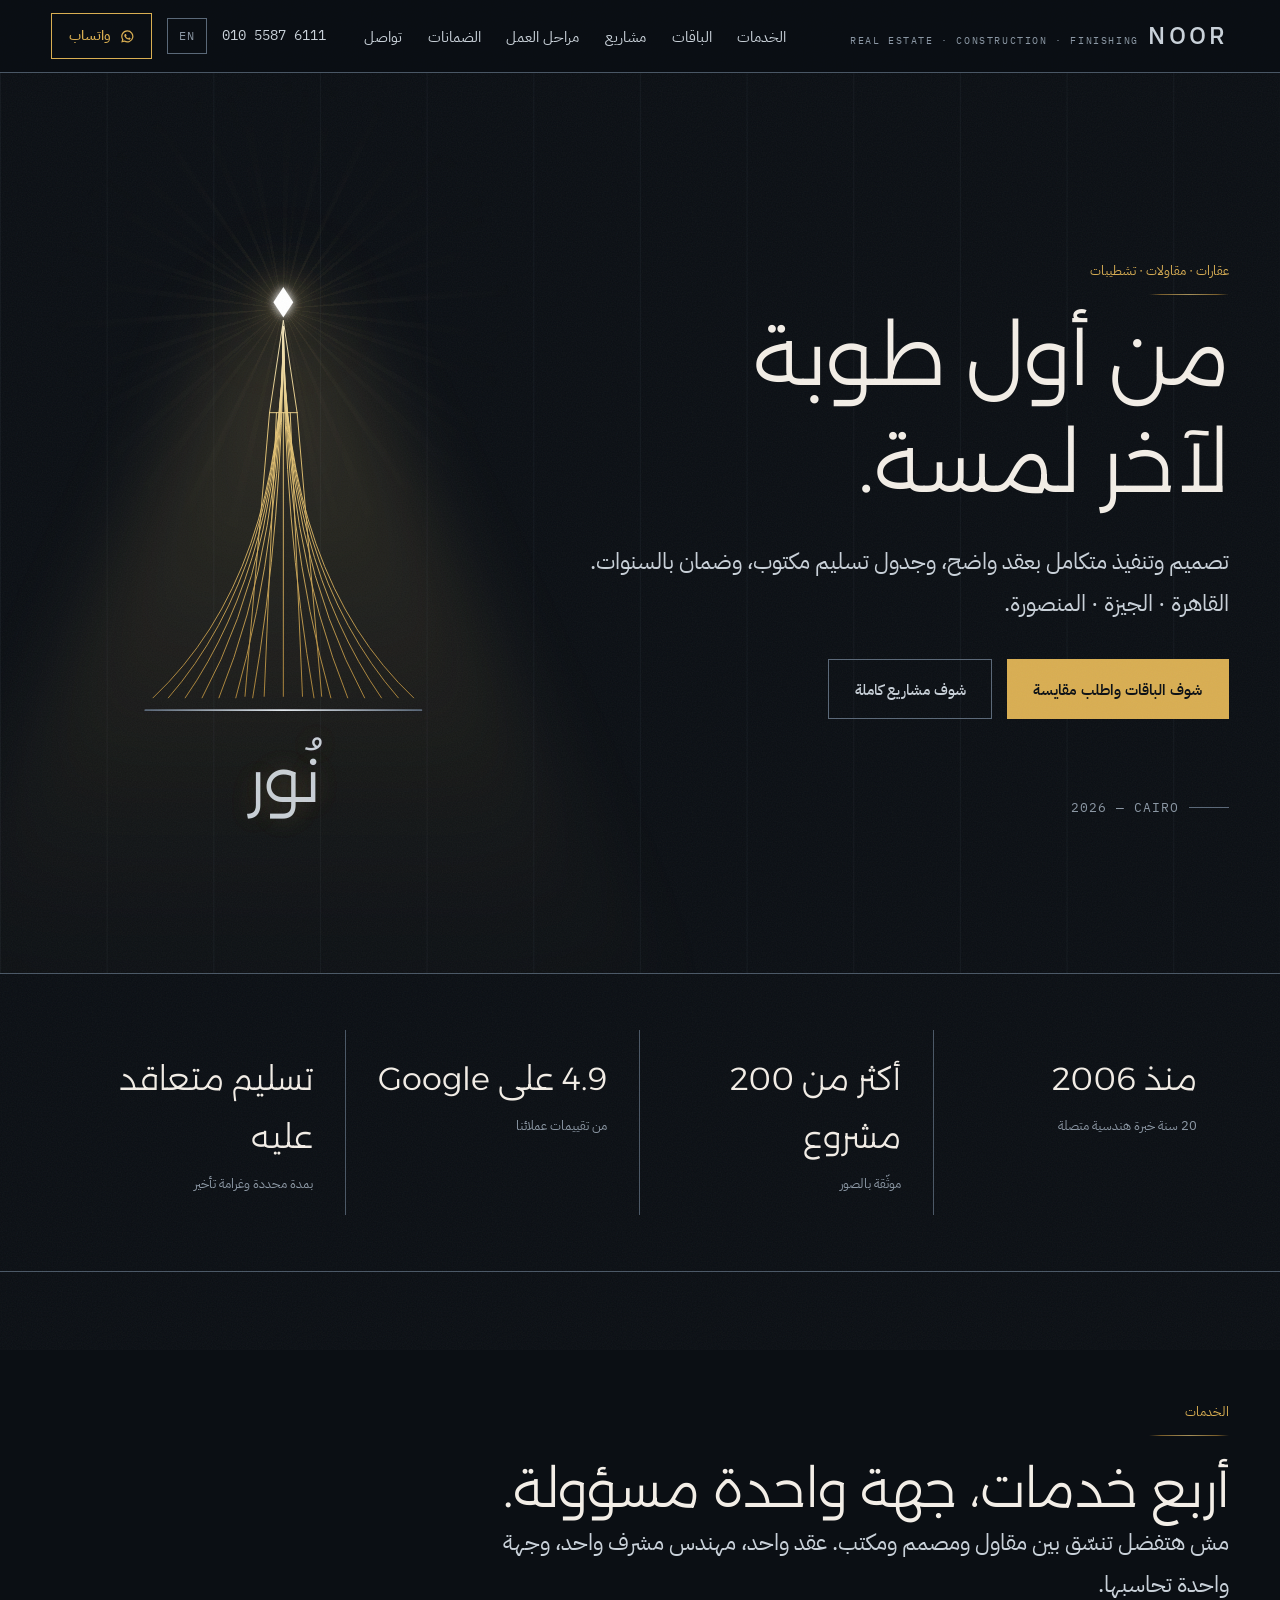
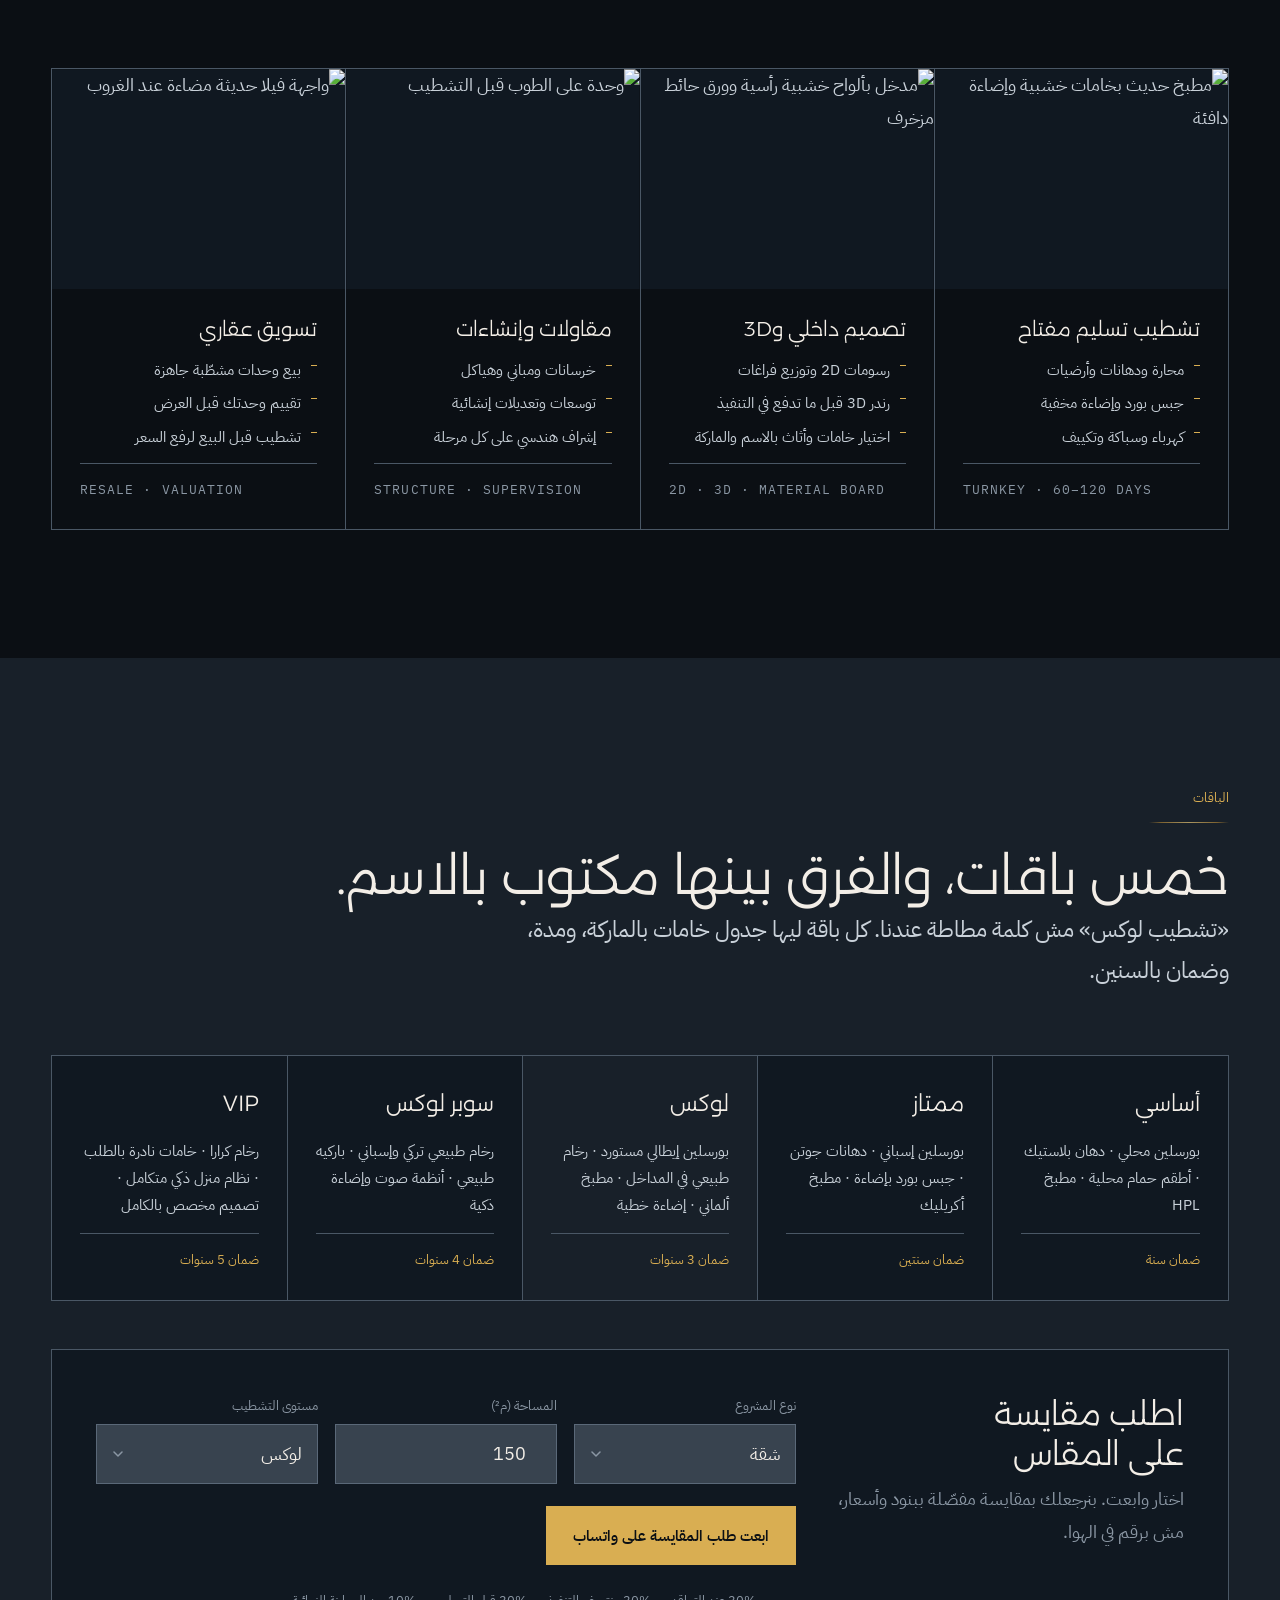
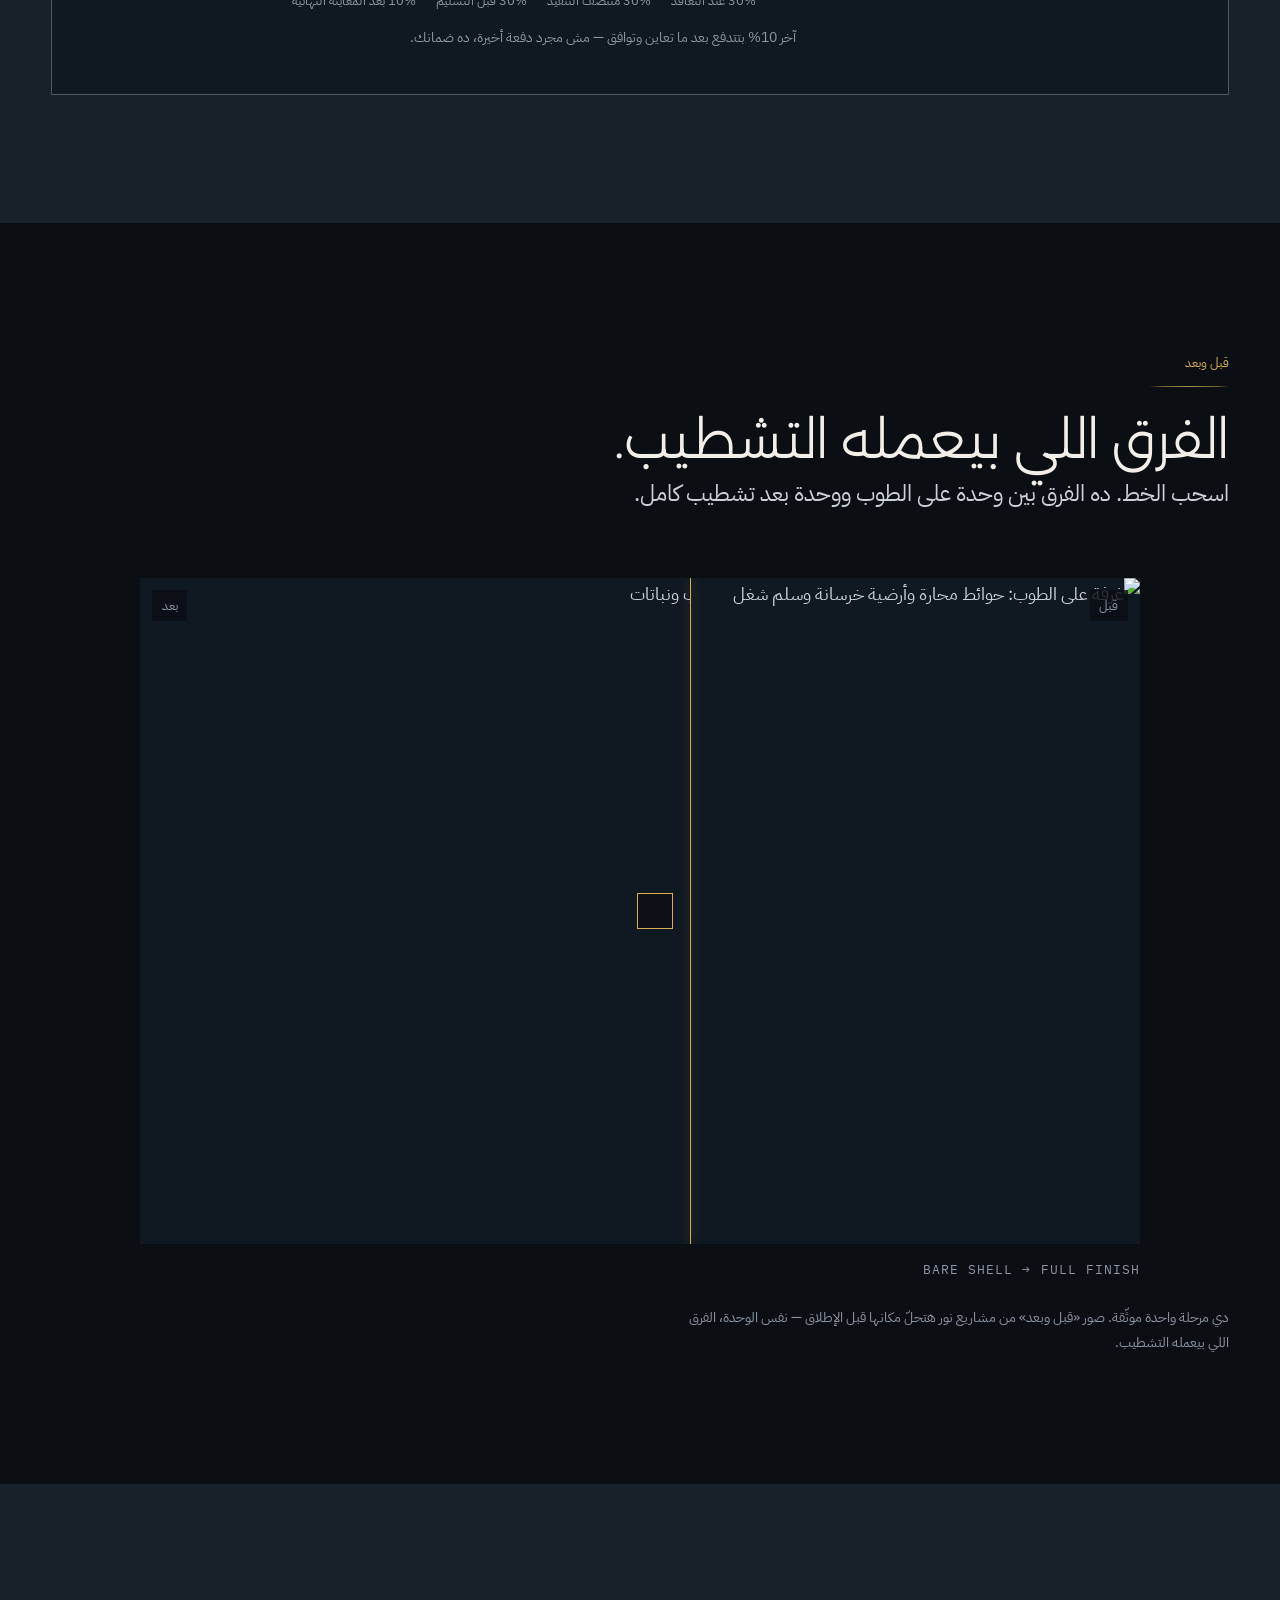
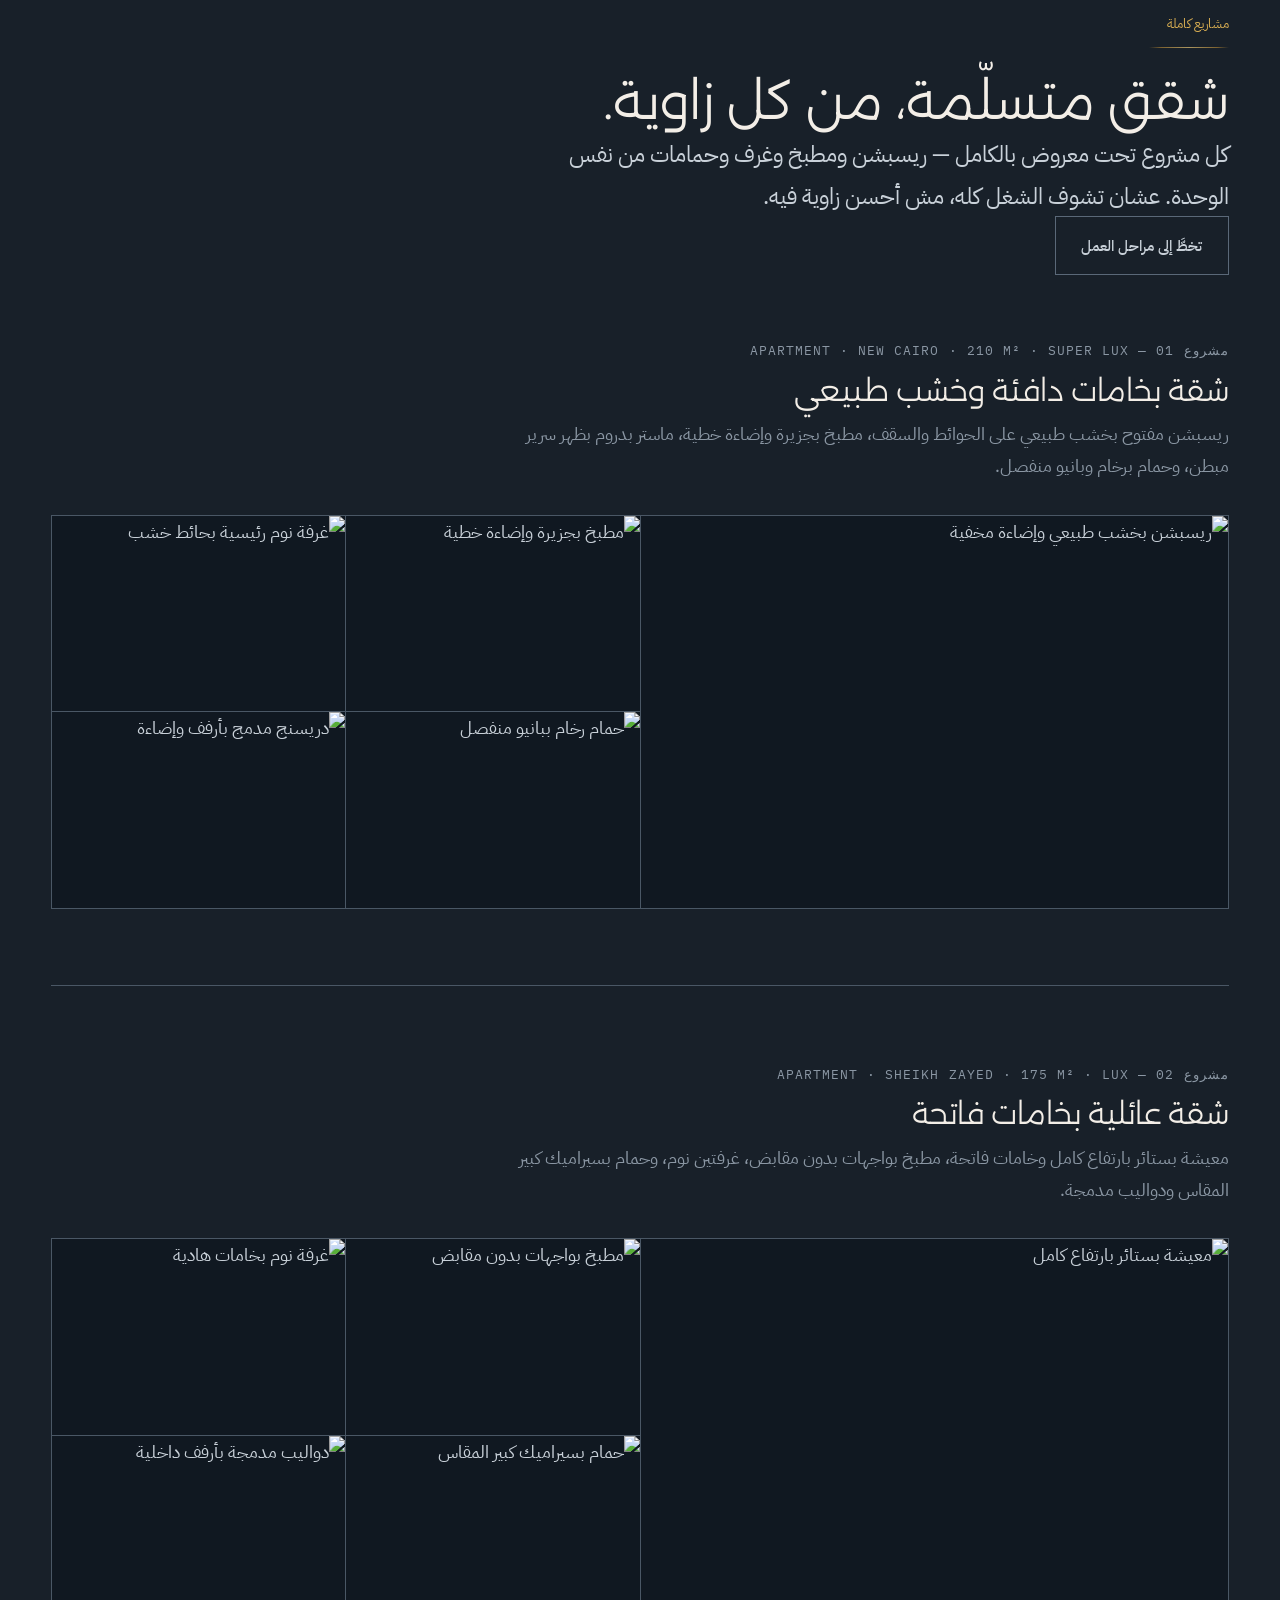
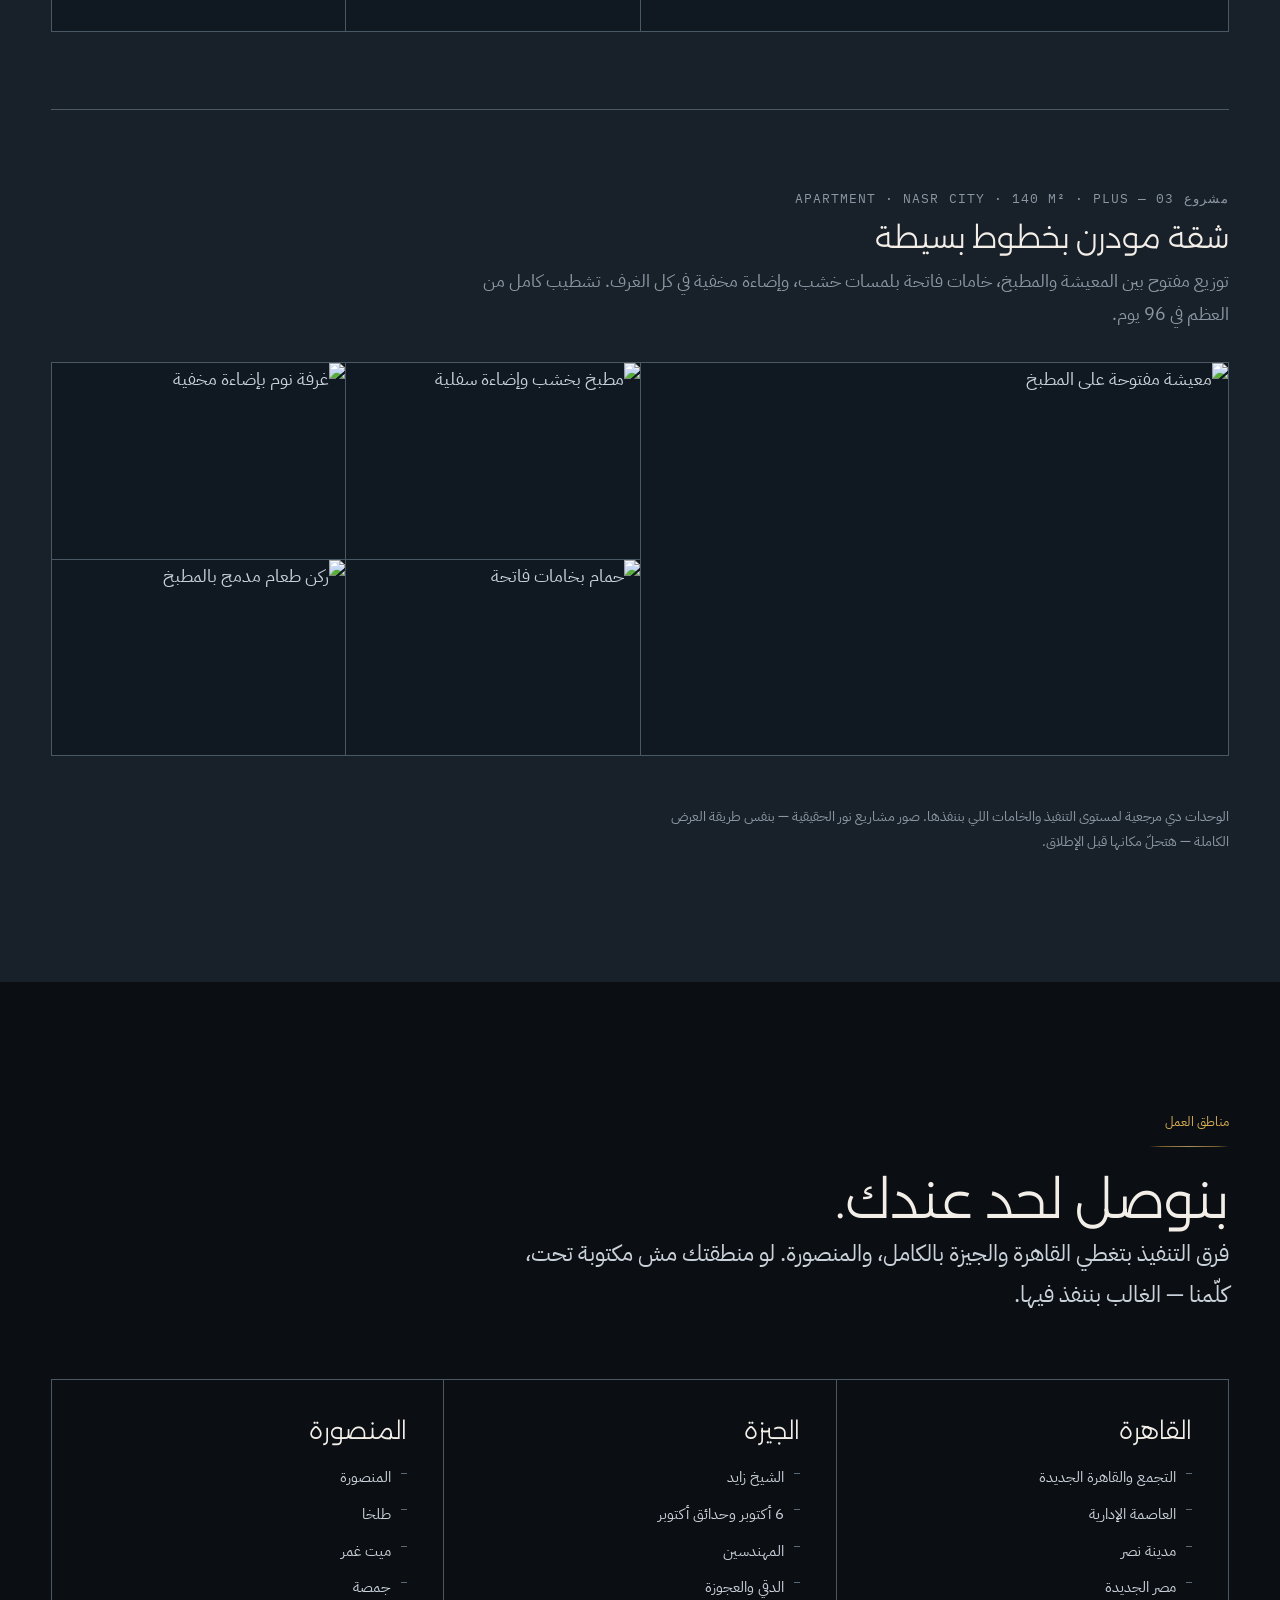
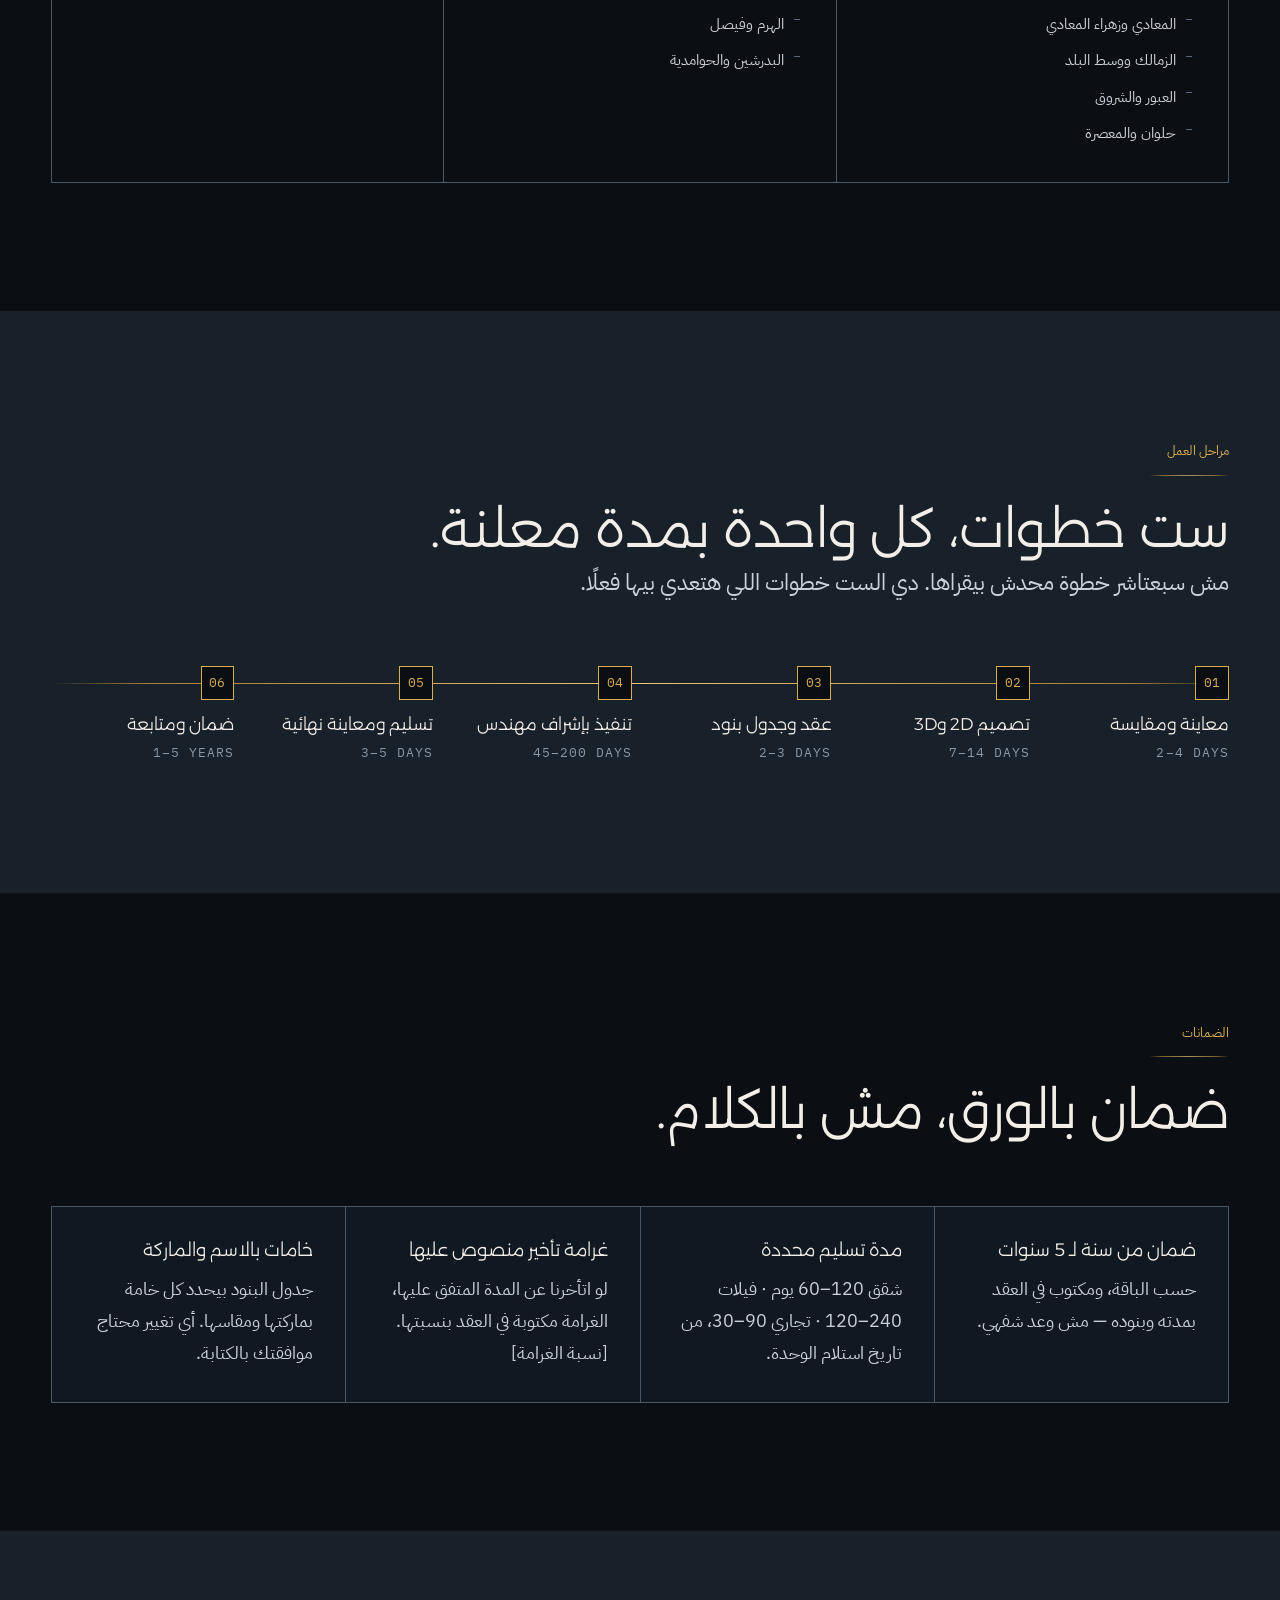
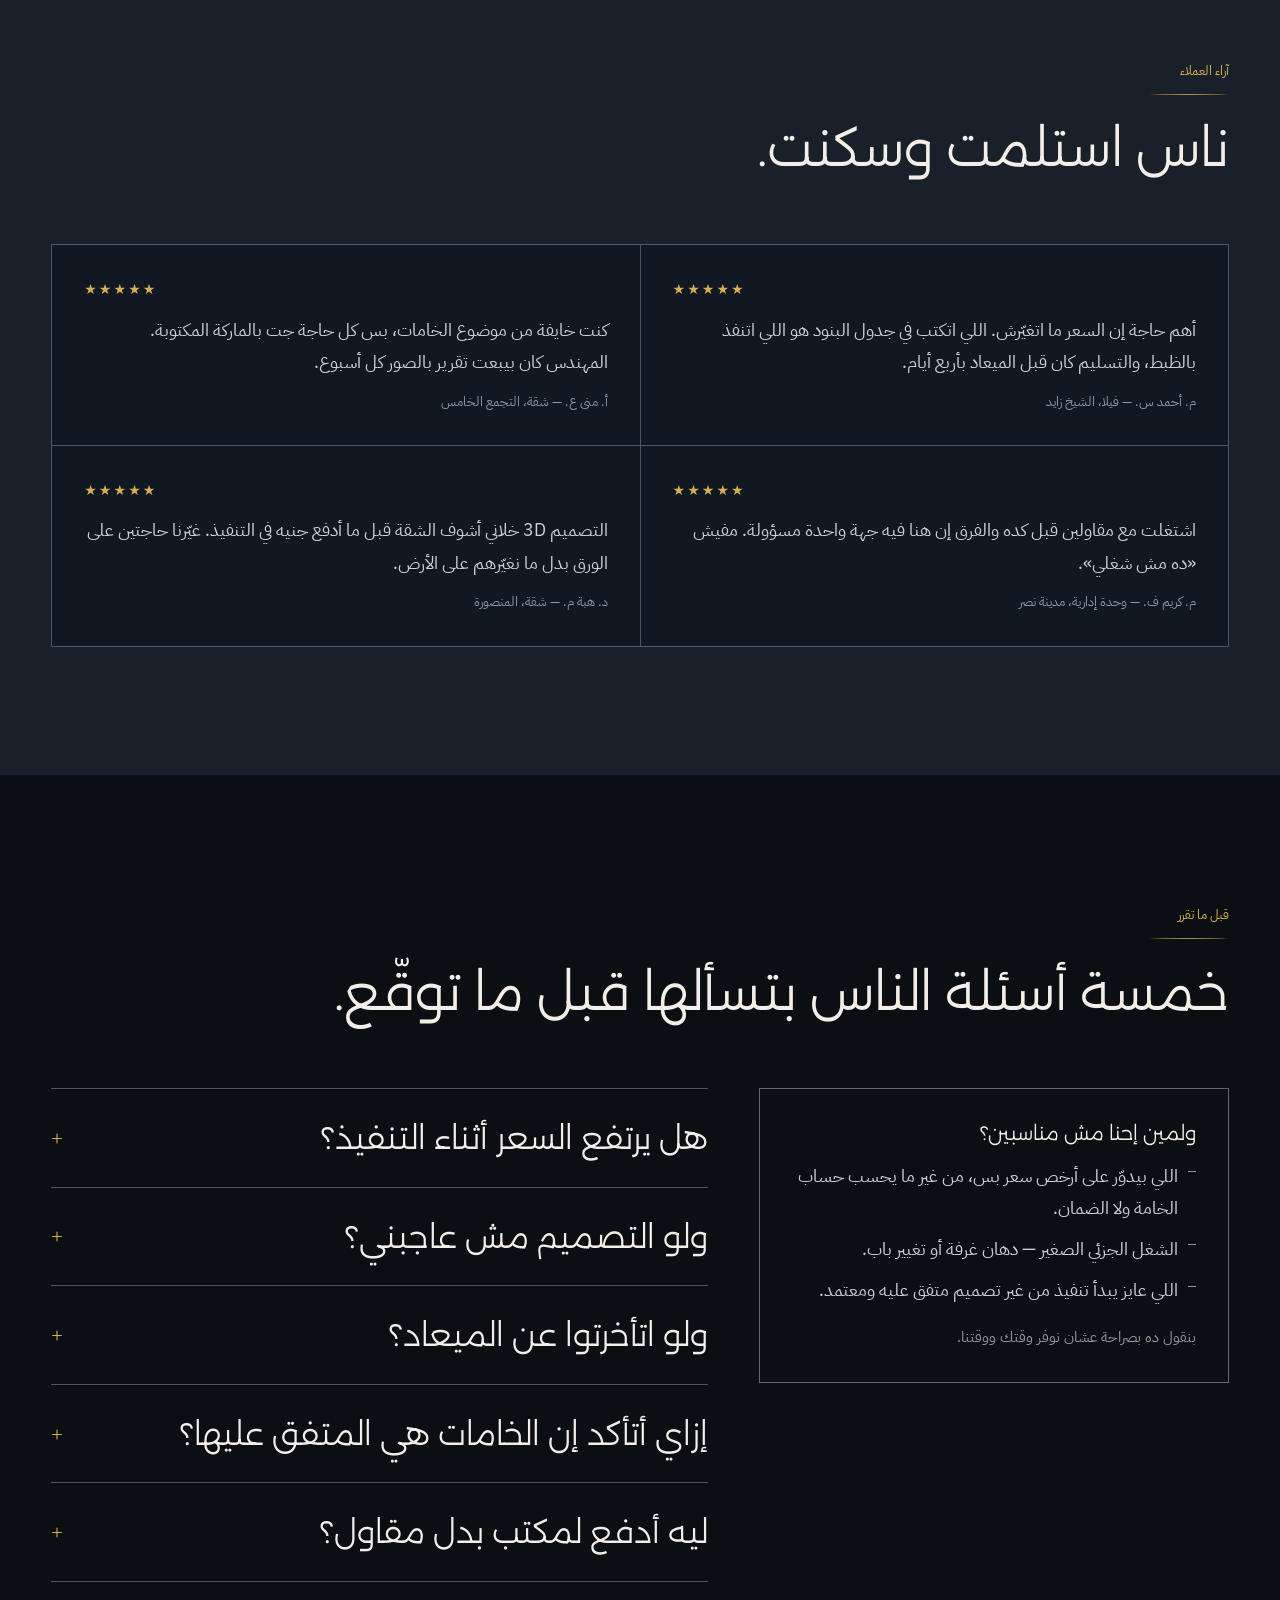
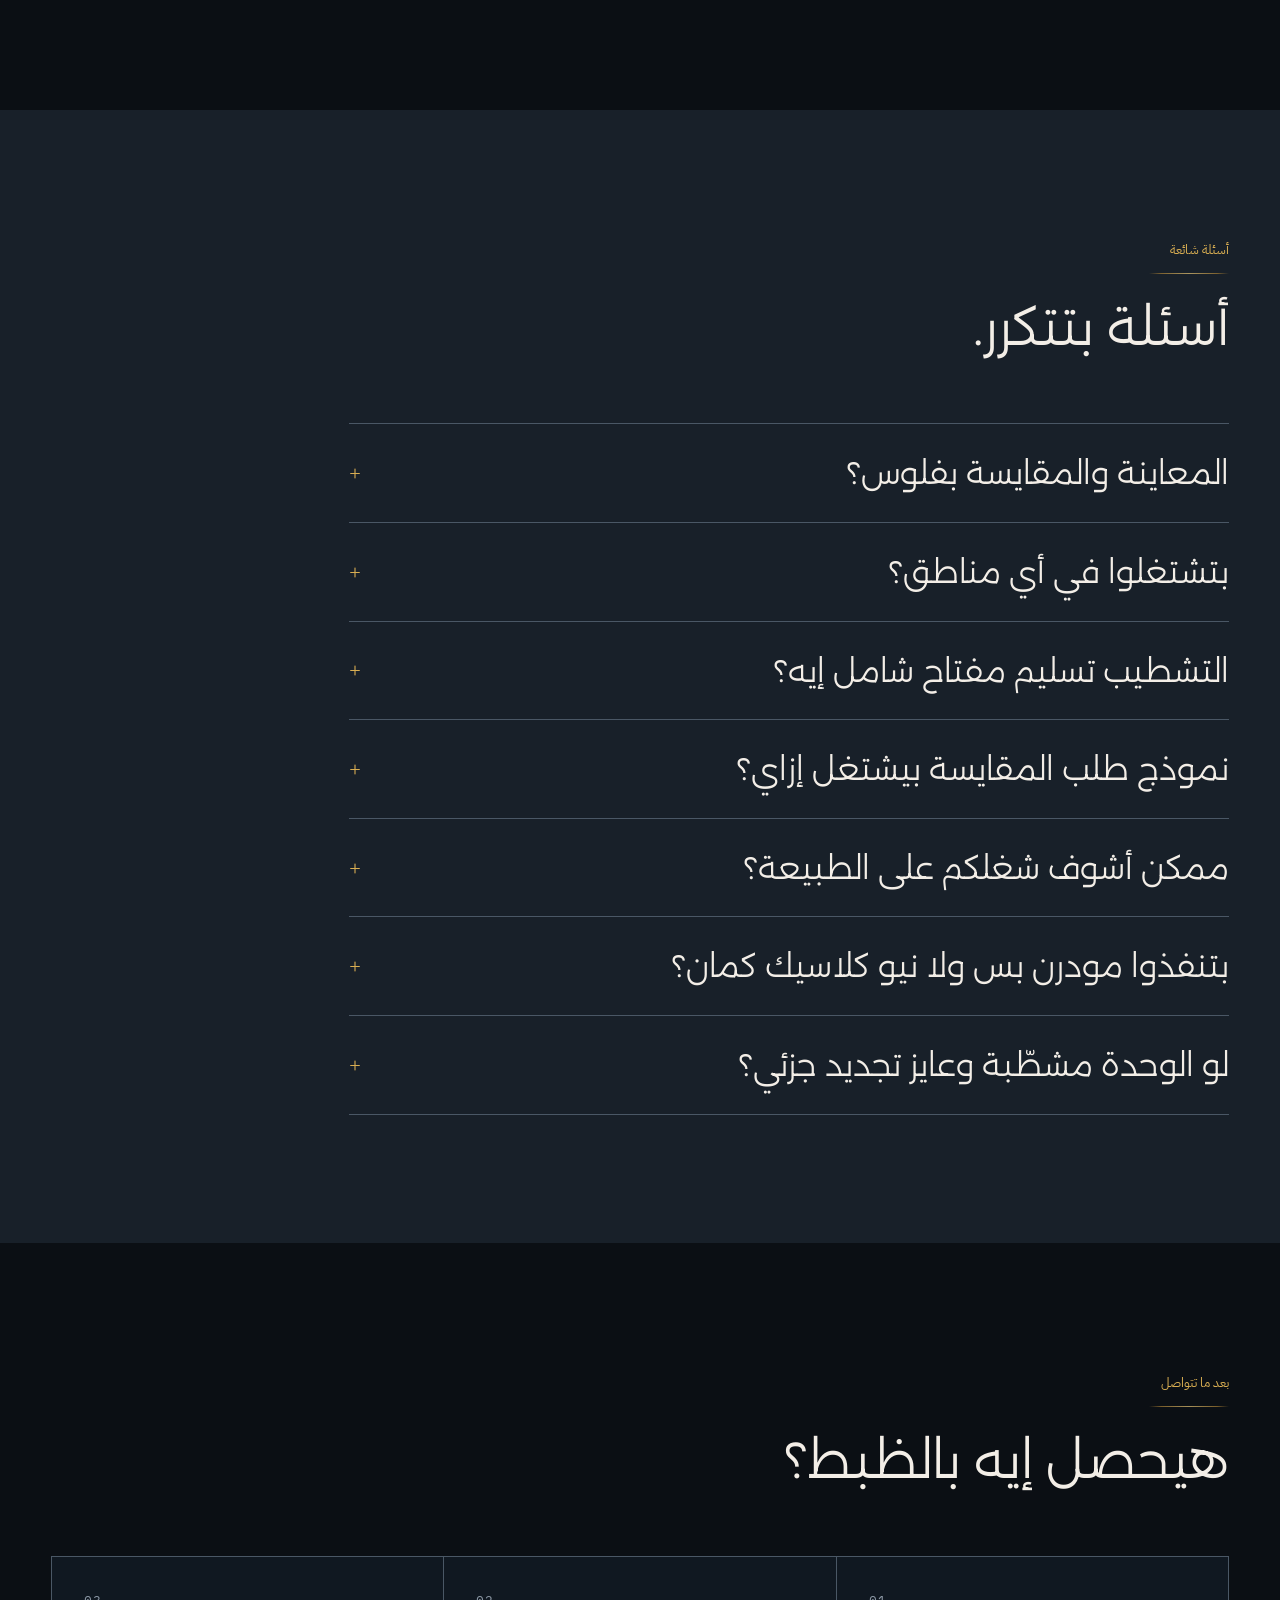
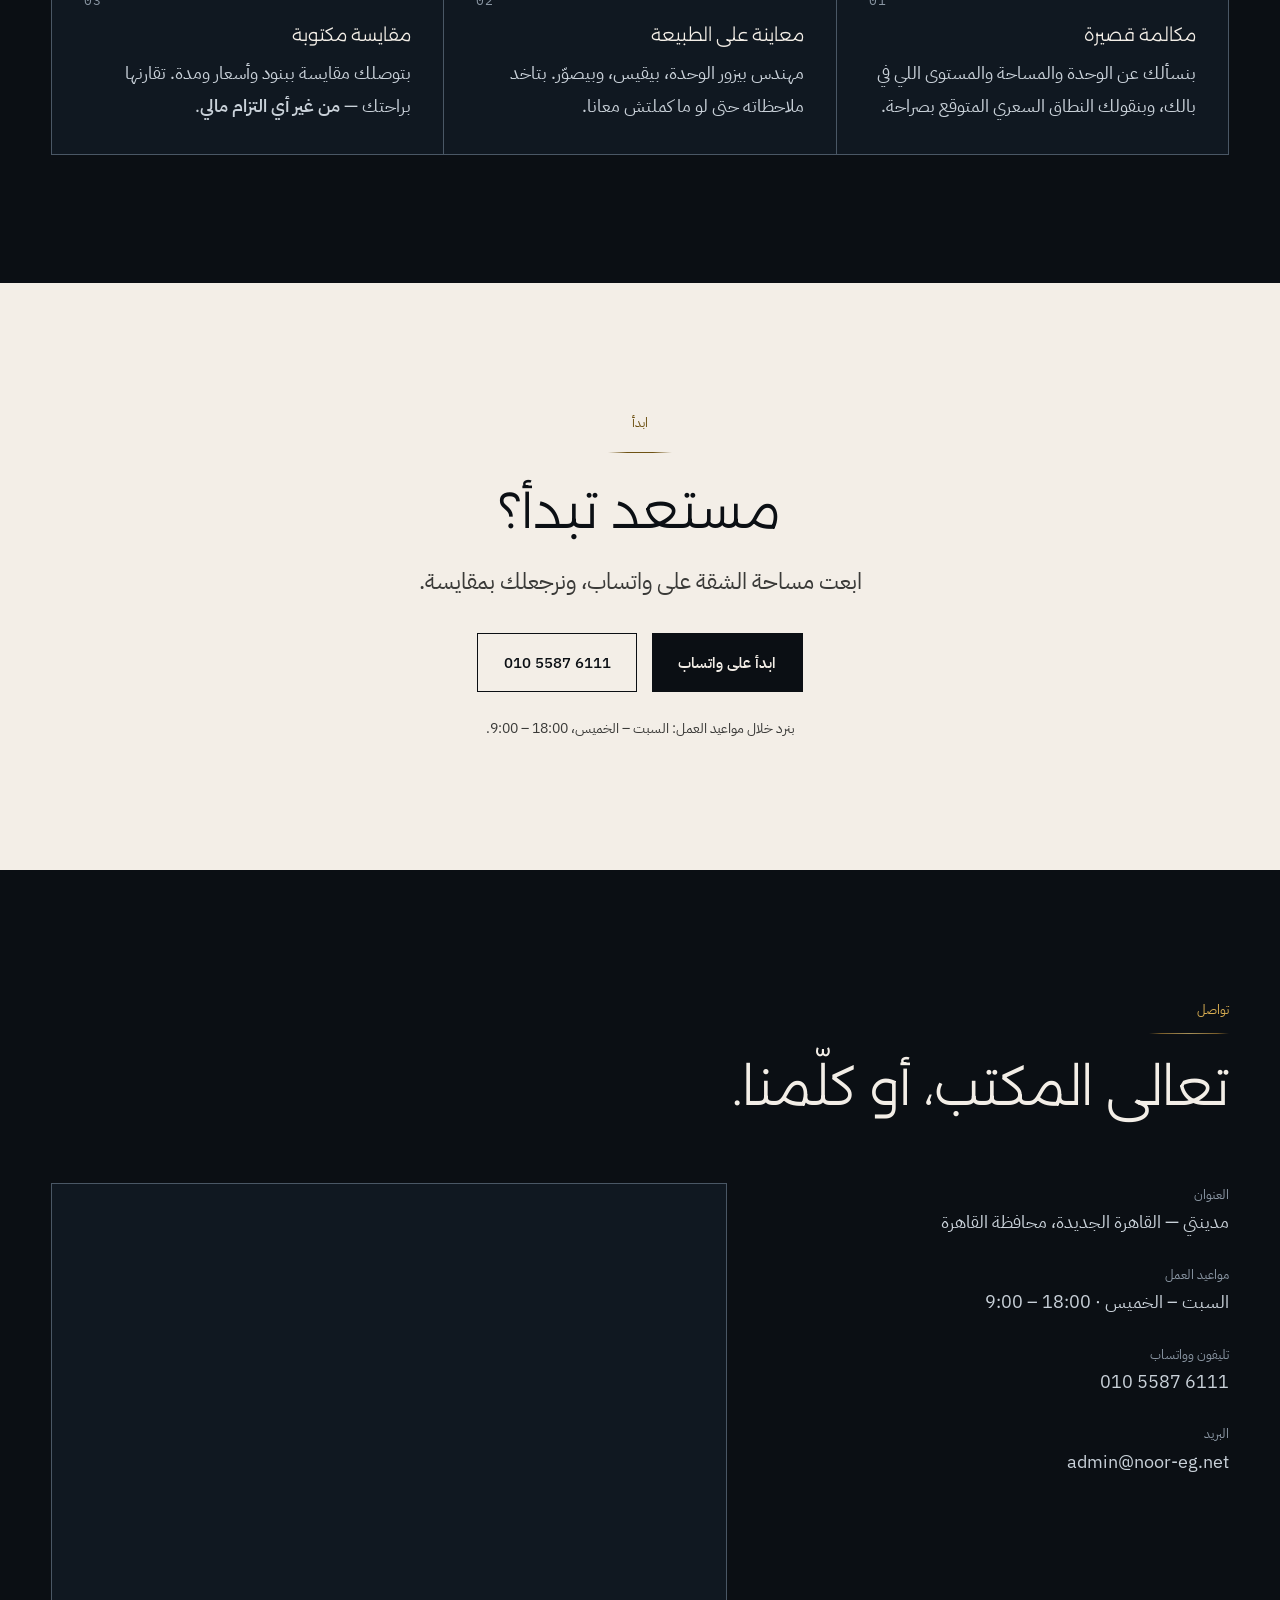
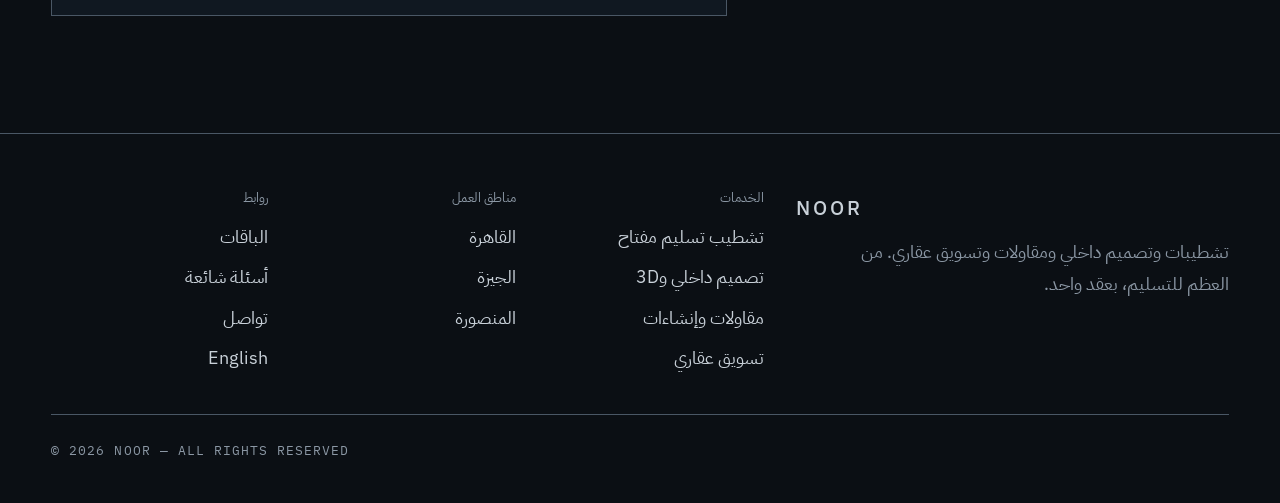
==== commit b495b73c: "Fix RTL step layout, empty card cell, and swap the before/after pair - step__node carried dir="ltr"," ====
--- a/index.html
+++ b/index.html
@@ -23,7 +23,7 @@
 <link rel="preconnect" href="https://images.pexels.com">
 <link rel="preconnect" href="https://images.unsplash.com">
 <link rel="stylesheet" href="https://fonts.googleapis.com/css2?family=Alexandria:wght@200..700&family=IBM+Plex+Mono:wght@400;500&family=IBM+Plex+Sans+Arabic:wght@300;400;500;600&family=IBM+Plex+Sans:wght@300;400;500;600&display=swap">
-<link rel="stylesheet" href="assets/css/noor.css?v=3">
+<link rel="stylesheet" href="assets/css/noor.css?v=4">
 <script>document.documentElement.classList.add('js')</script>
 </head>
 <body>
@@ -138,7 +138,7 @@
       </div>
       <div class="trust__cell reveal" style="--d:80ms">
         <p class="trust__n">أكثر من <bdi dir="ltr">200</bdi> مشروع</p>
-        <p class="trust__l meta">موثّقة بالصور — مش رندرات</p>
+        <p class="trust__l meta">موثّقة بالصور</p>
       </div>
       <div class="trust__cell reveal" style="--d:160ms">
         <p class="trust__n"><bdi dir="ltr">4.9</bdi> على Google</p>
@@ -306,8 +306,8 @@
 
     <figure class="cmp cmp--solo">
       <div class="cmp__frame">
-        <img src="https://images.pexels.com/photos/5481514/pexels-photo-5481514.jpeg?auto=compress&cs=tinysrgb&w=1400&h=933&fit=crop" alt="غرفة على الطوب قبل بدء التشطيب" width="1400" height="933" loading="lazy" decoding="async">
-        <img class="cmp__after" src="https://images.pexels.com/photos/12990602/pexels-photo-12990602.jpeg?auto=compress&cs=tinysrgb&w=1400&h=933&fit=crop" alt="مساحة مماثلة بعد التشطيب الكامل" width="1400" height="933" loading="lazy" decoding="async">
+        <img src="https://images.pexels.com/photos/2116491/pexels-photo-2116491.jpeg?auto=compress&cs=tinysrgb&w=1400&h=933&fit=crop" alt="غرفة على الطوب: حوائط محارة وأرضية خرسانة وسلم شغل" width="1400" height="933" loading="lazy" decoding="async">
+        <img class="cmp__after" src="https://images.pexels.com/photos/15124841/pexels-photo-15124841.jpeg?auto=compress&cs=tinysrgb&w=1400&h=933&fit=crop" alt="صالون مكتمل بطابع بوهيمي: كنبة جلد ووسائد كليم وترابيزة خشب ونباتات" width="1400" height="933" loading="lazy" decoding="async">
         <span class="cmp__bar" aria-hidden="true"></span>
         <div class="cmp__tags meta"><span class="cmp__tag">قبل</span><span class="cmp__tag">بعد</span></div>
         <input class="cmp__handle" type="range" min="0" max="100" value="45" aria-label="اسحب لمقارنة قبل وبعد">
@@ -325,7 +325,7 @@
     <div class="sec-head">
       <span class="eyebrow">مشاريع كاملة</span>
       <div class="gold-rule" aria-hidden="true"></div>
-      <h2>وحدة كاملة، مش صورة مختارة.</h2>
+      <h2>شقق متسلّمة، من كل زاوية.</h2>
       <p class="lead">كل مشروع تحت معروض بالكامل — ريسبشن ومطبخ وغرف وحمامات من نفس الوحدة. عشان تشوف الشغل كله، مش أحسن زاوية فيه.</p>
       <p><a class="btn btn--ghost" href="#process">تخطَّ إلى مراحل العمل</a></p>
     </div>
@@ -424,12 +424,12 @@
 
     <div class="steps">
       <span class="steps__line" aria-hidden="true"></span>
-      <div class="step"><span class="step__node" dir="ltr">01</span><h3>معاينة ومقايسة</h3><p class="meta meta--latin" dir="ltr">2–4 DAYS</p></div>
-      <div class="step"><span class="step__node" dir="ltr">02</span><h3>تصميم <bdi dir="ltr">2D</bdi> و<bdi dir="ltr">3D</bdi></h3><p class="meta meta--latin" dir="ltr">7–14 DAYS</p></div>
-      <div class="step"><span class="step__node" dir="ltr">03</span><h3>عقد وجدول بنود</h3><p class="meta meta--latin" dir="ltr">2–3 DAYS</p></div>
-      <div class="step"><span class="step__node" dir="ltr">04</span><h3>تنفيذ بإشراف مهندس</h3><p class="meta meta--latin" dir="ltr">45–200 DAYS</p></div>
-      <div class="step"><span class="step__node" dir="ltr">05</span><h3>تسليم ومعاينة نهائية</h3><p class="meta meta--latin" dir="ltr">3–5 DAYS</p></div>
-      <div class="step"><span class="step__node" dir="ltr">06</span><h3>ضمان ومتابعة</h3><p class="meta meta--latin" dir="ltr">1–5 YEARS</p></div>
+      <div class="step"><span class="step__node">01</span><h3>معاينة ومقايسة</h3><p class="meta meta--latin"><bdi dir="ltr">2–4 DAYS</bdi></p></div>
+      <div class="step"><span class="step__node">02</span><h3>تصميم <bdi dir="ltr">2D</bdi> و<bdi dir="ltr">3D</bdi></h3><p class="meta meta--latin"><bdi dir="ltr">7–14 DAYS</bdi></p></div>
+      <div class="step"><span class="step__node">03</span><h3>عقد وجدول بنود</h3><p class="meta meta--latin"><bdi dir="ltr">2–3 DAYS</bdi></p></div>
+      <div class="step"><span class="step__node">04</span><h3>تنفيذ بإشراف مهندس</h3><p class="meta meta--latin"><bdi dir="ltr">45–200 DAYS</bdi></p></div>
+      <div class="step"><span class="step__node">05</span><h3>تسليم ومعاينة نهائية</h3><p class="meta meta--latin"><bdi dir="ltr">3–5 DAYS</bdi></p></div>
+      <div class="step"><span class="step__node">06</span><h3>ضمان ومتابعة</h3><p class="meta meta--latin"><bdi dir="ltr">1–5 YEARS</bdi></p></div>
     </div>
   </div>
 </section>
@@ -548,7 +548,7 @@
       <div class="gold-rule" aria-hidden="true"></div>
       <h2>هيحصل إيه بالظبط؟</h2>
     </div>
-    <div class="cards">
+    <div class="cards cards--3">
       <article class="card reveal"><p class="meta meta--latin" dir="ltr">01</p><h3>مكالمة قصيرة</h3><p>بنسألك عن الوحدة والمساحة والمستوى اللي في بالك، وبنقولك النطاق السعري المتوقع بصراحة.</p></article>
       <article class="card reveal" style="--d:100ms"><p class="meta meta--latin" dir="ltr">02</p><h3>معاينة على الطبيعة</h3><p>مهندس بيزور الوحدة، بيقيس، وبيصوّر. بتاخد ملاحظاته حتى لو ما كملتش معانا.</p></article>
       <article class="card reveal" style="--d:200ms"><p class="meta meta--latin" dir="ltr">03</p><h3>مقايسة مكتوبة</h3><p>بتوصلك مقايسة ببنود وأسعار ومدة. تقارنها براحتك — <strong>من غير أي التزام مالي</strong>.</p></article>
@@ -649,6 +649,6 @@
         integrity="sha384-wl5TeDVvOWt30Pbf8aSo2ZrzsOjddu3avOBvHe+p+OhJt9gP6w9YXmDkN5DK2/dF" crossorigin="anonymous"></script>
 <script src="https://cdnjs.cloudflare.com/ajax/libs/gsap/3.15.0/SplitText.min.js" defer
         integrity="sha384-SWJ0lLVRoipvHh59xj0pL7uC7Ih51F+5smaFtrG+2nr+TlDZU5SYJHmxfolbeNTr" crossorigin="anonymous"></script>
-<script src="assets/js/noor.js?v=3" defer></script>
+<script src="assets/js/noor.js?v=4" defer></script>
 </body>
 </html>
--- a/assets/css/noor.css
+++ b/assets/css/noor.css
@@ -710,6 +710,11 @@
 .cards { display: grid; gap: 1px; background: var(--rule-400); border: 1px solid var(--rule-400); }
 @media (min-width: 700px)  { .cards { grid-template-columns: repeat(2, 1fr); } }
 @media (min-width: 1100px) { .cards--4 { grid-template-columns: repeat(4, 1fr); } }
+/* Three cards in a two-column grid leave a fourth cell empty, and the grid's
+   1px-gap trick paints that hole as a solid rule-coloured block. Stretch the
+   last card until the row is full. */
+@media (min-width: 700px) and (max-width: 899px) { .cards--3 > :last-child { grid-column: 1 / -1; } }
+@media (min-width: 900px)  { .cards--3 { grid-template-columns: repeat(3, 1fr); } }
 .card { background: var(--ink-800); padding: clamp(1.4rem, 3vw, 2rem); display: grid; gap: .7rem; align-content: start; }
 .card h3 { font-size: 1.125rem; }
 
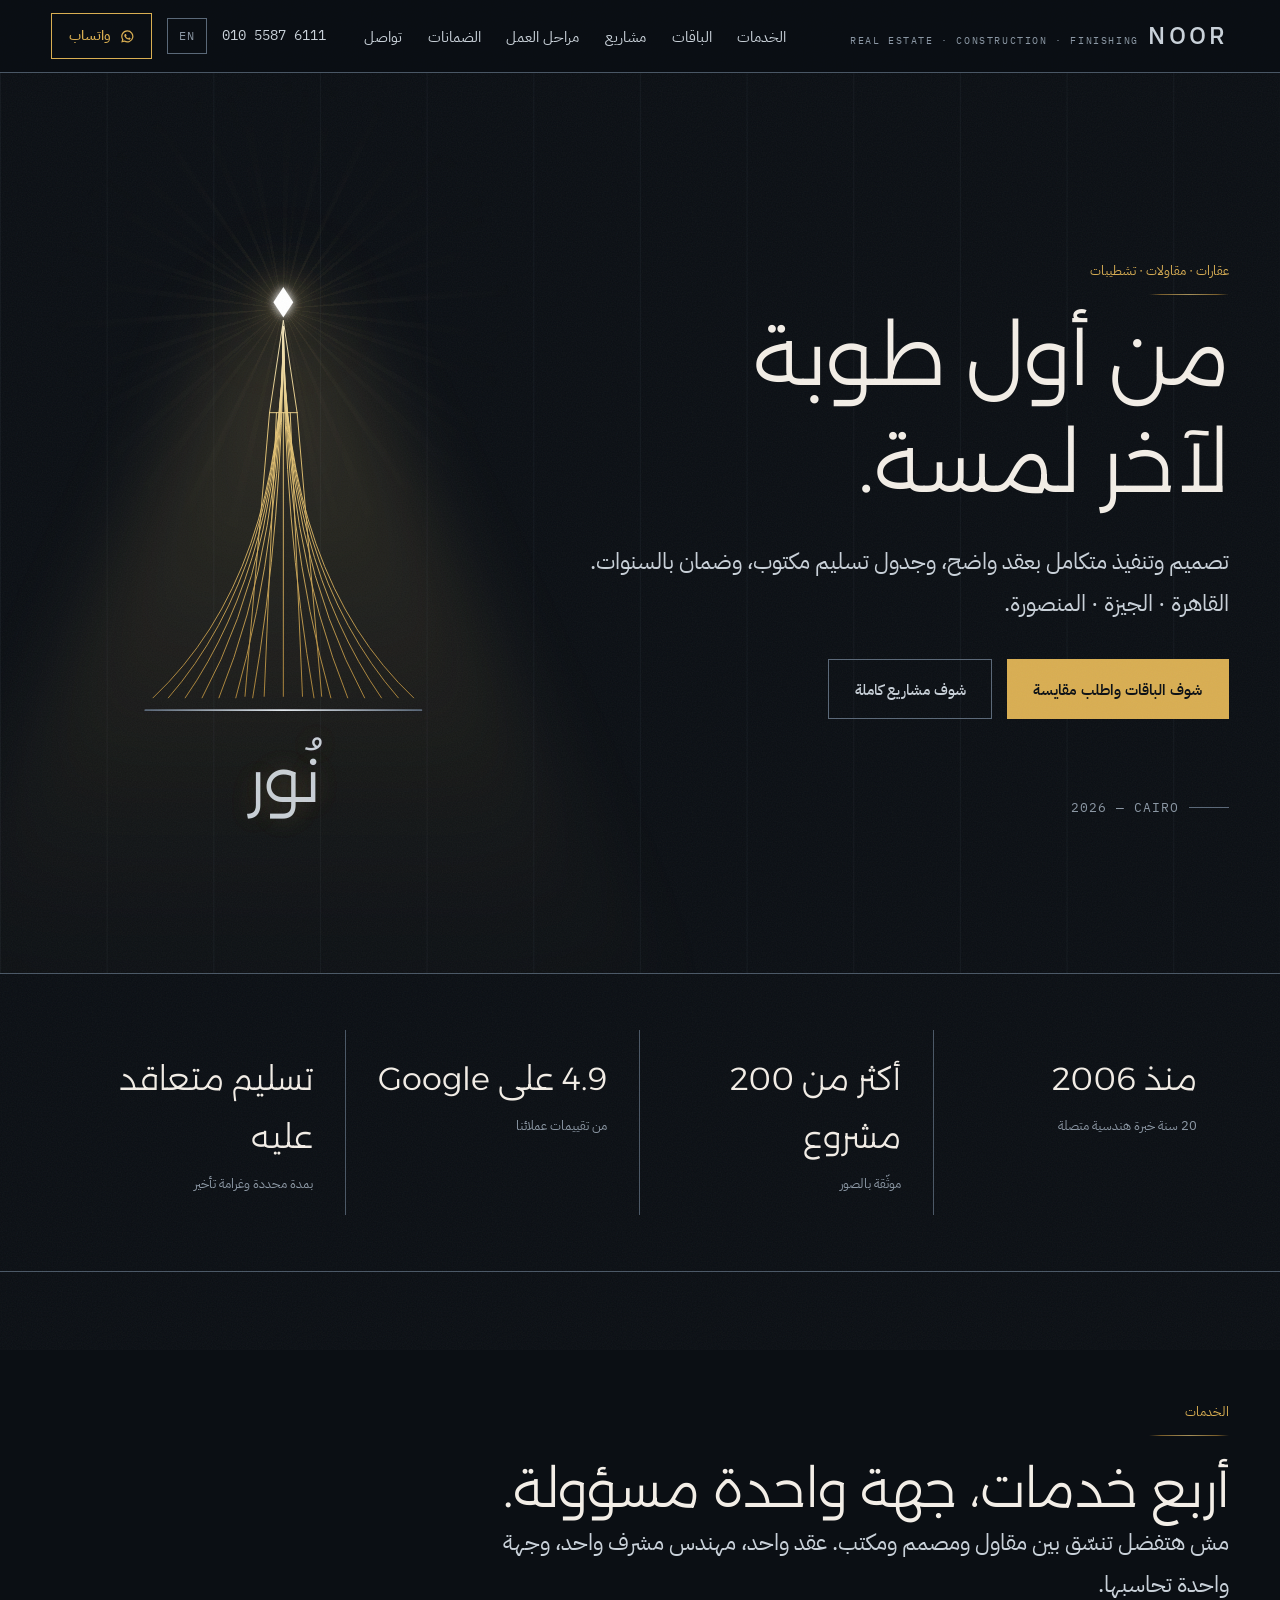
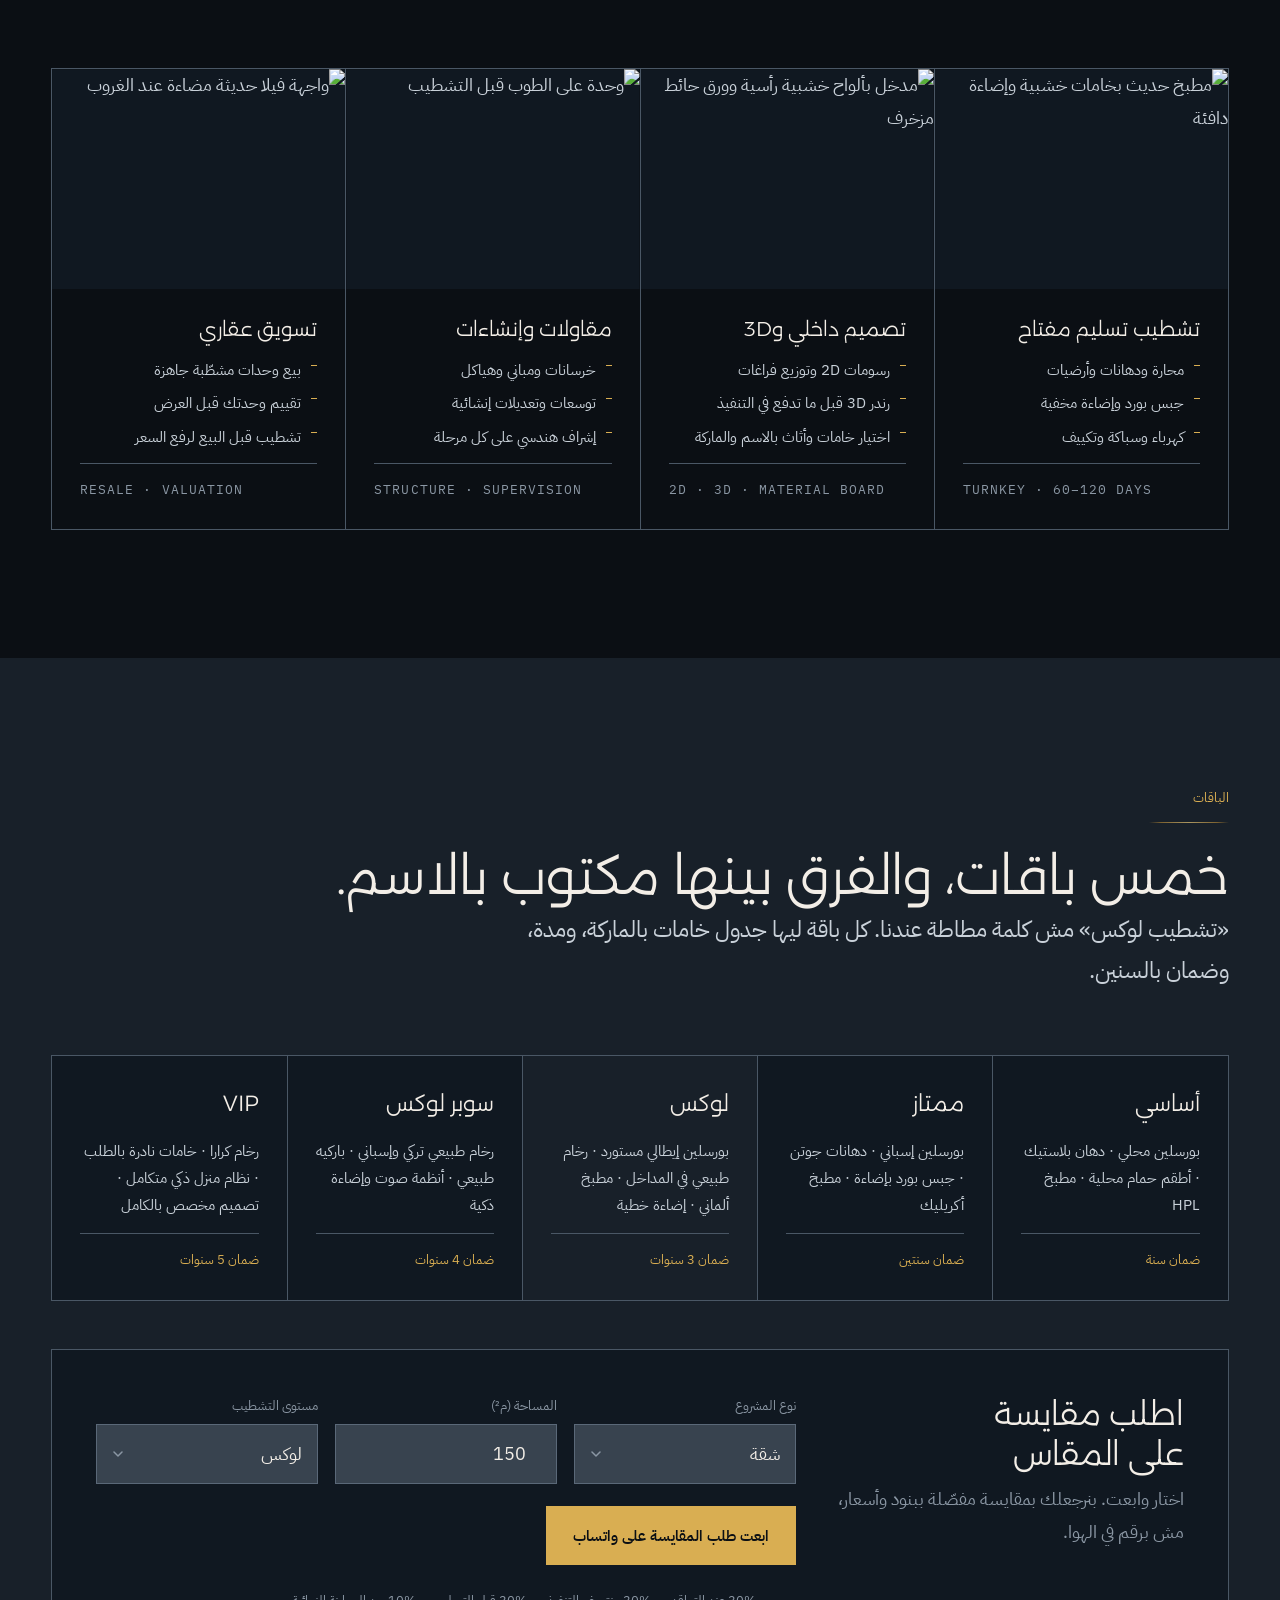
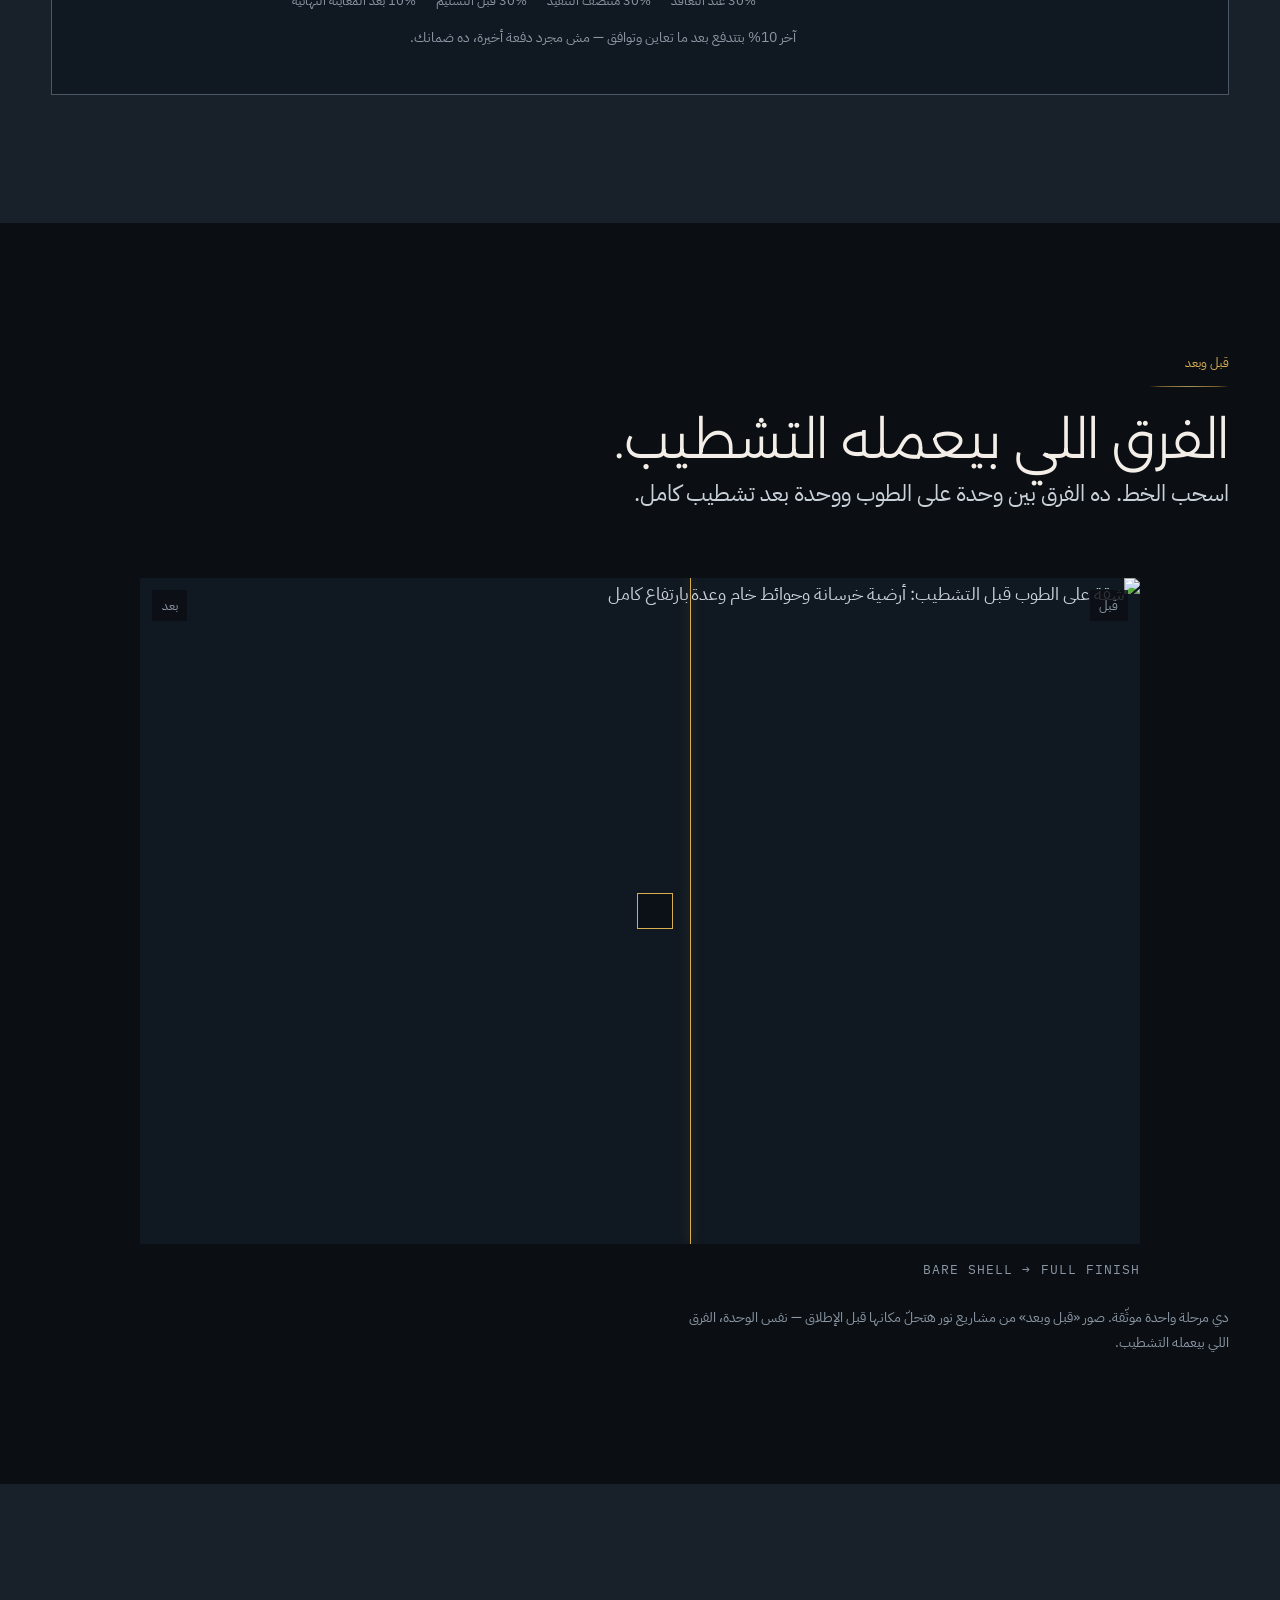
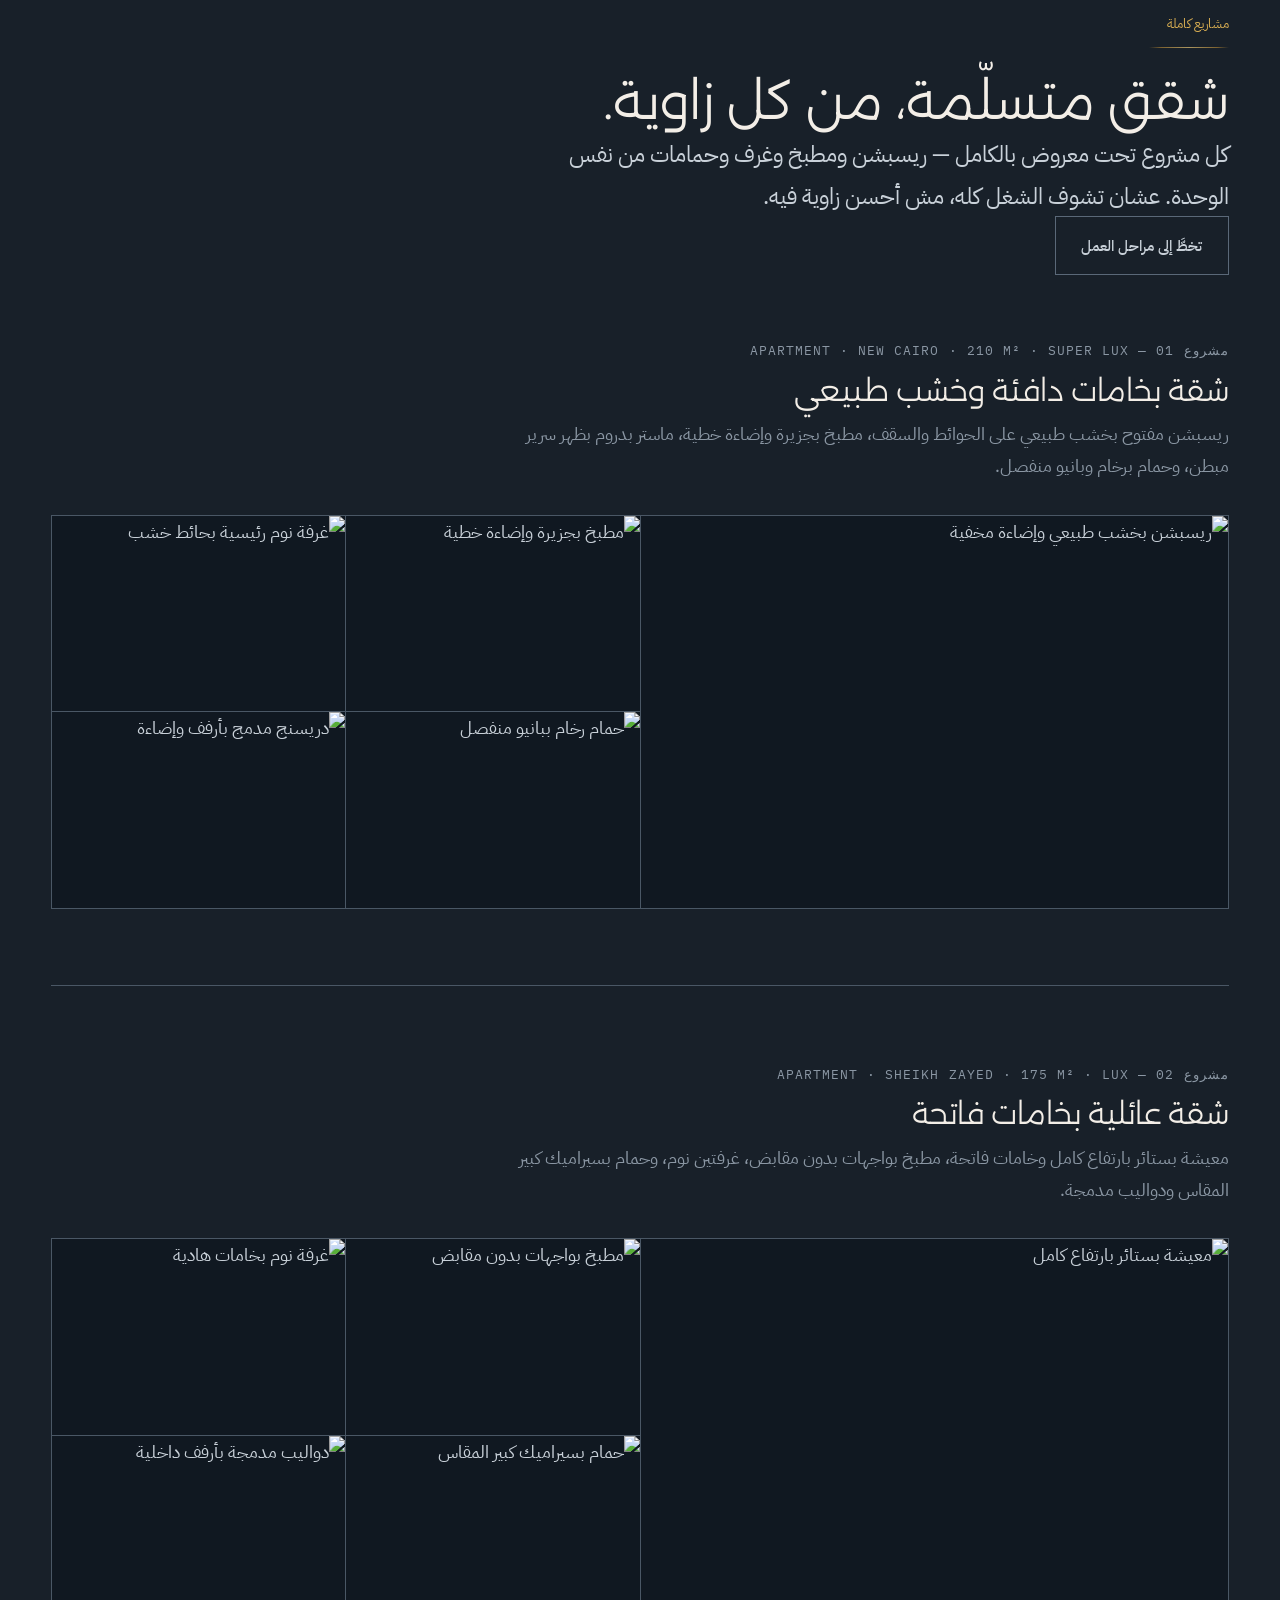
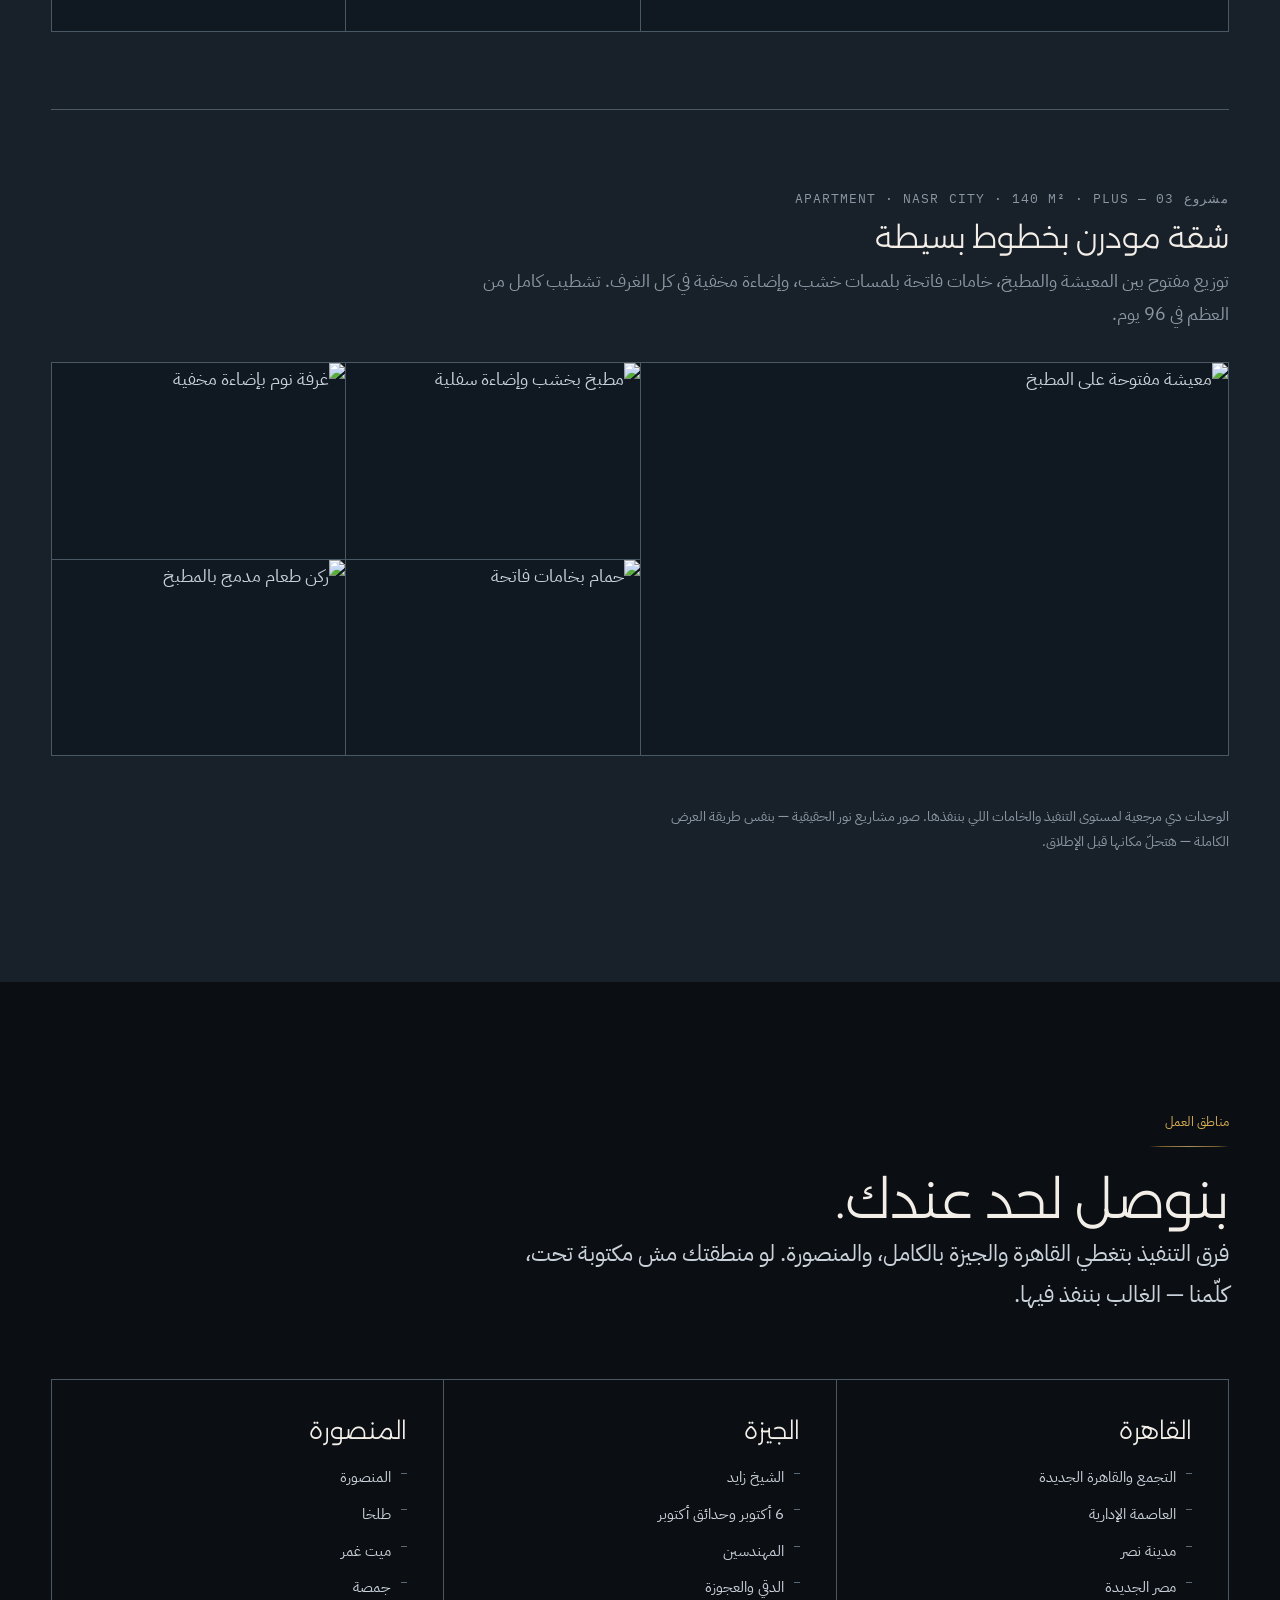
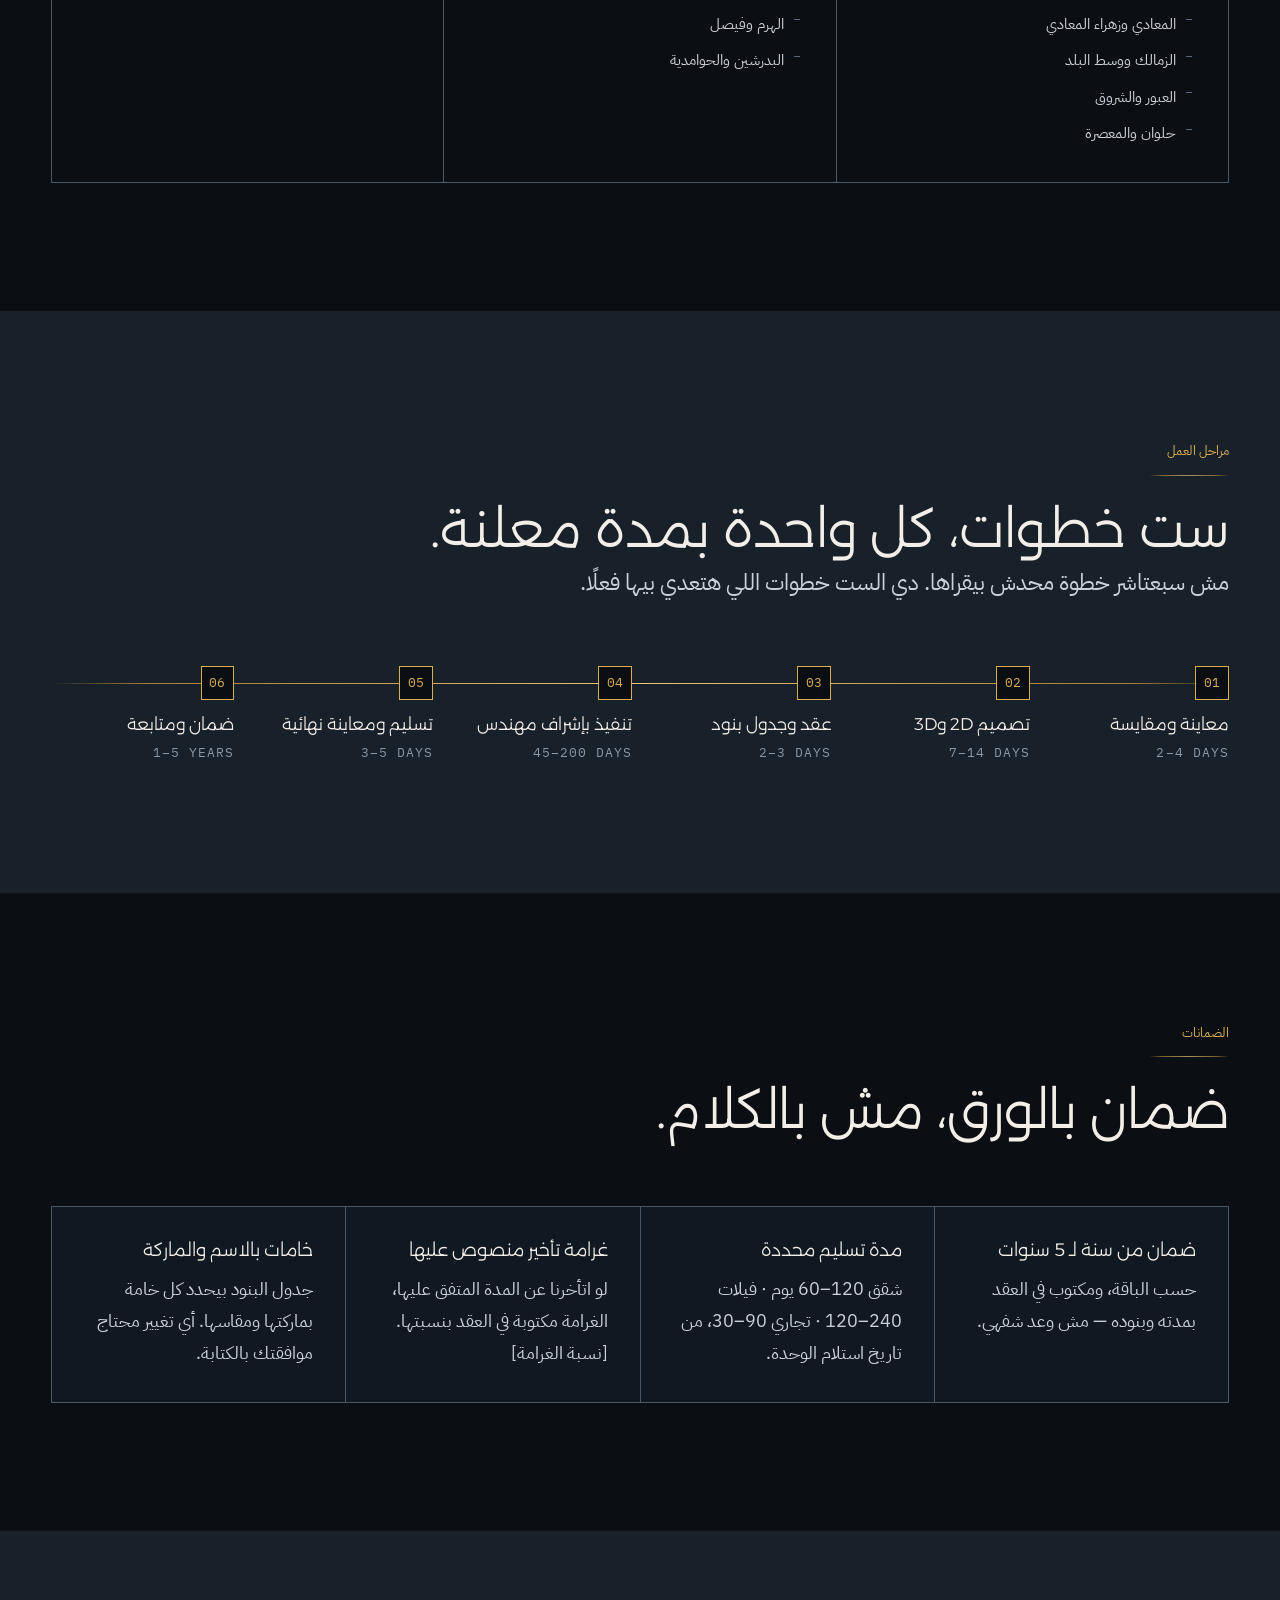
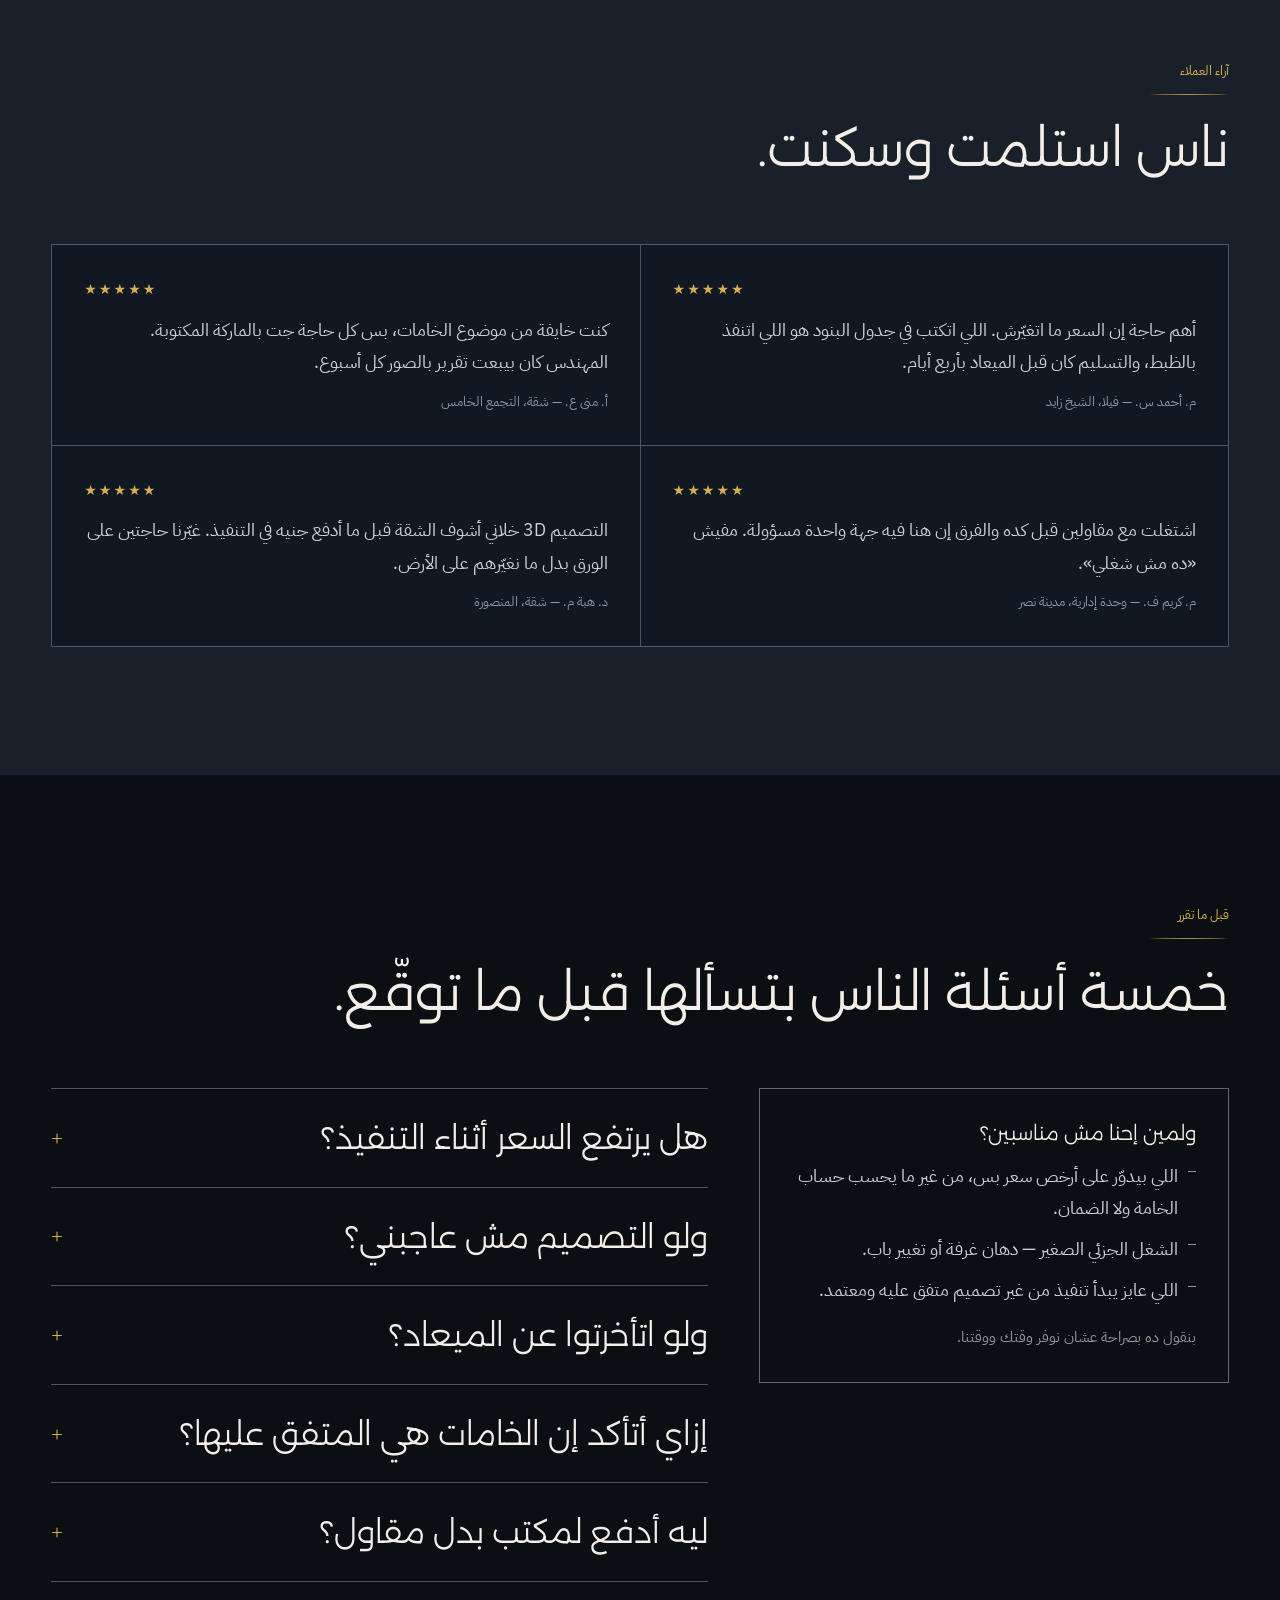
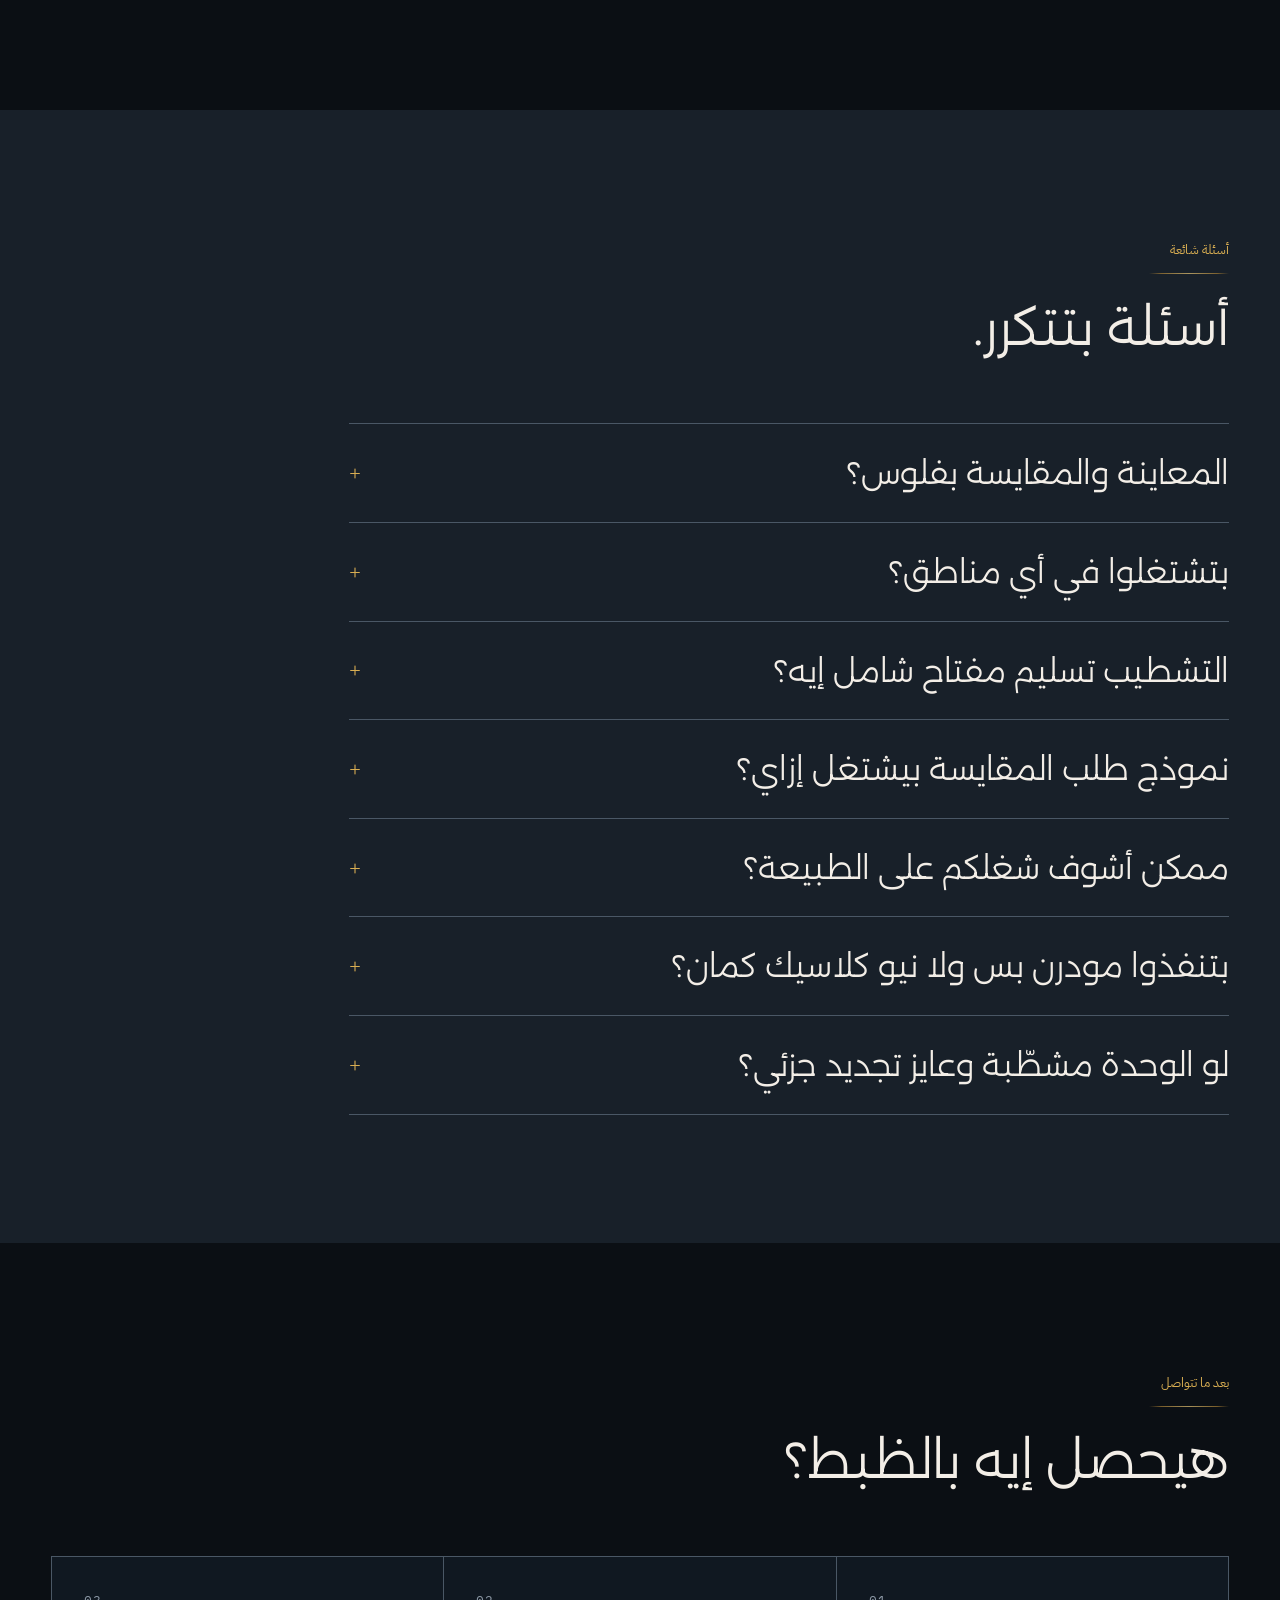
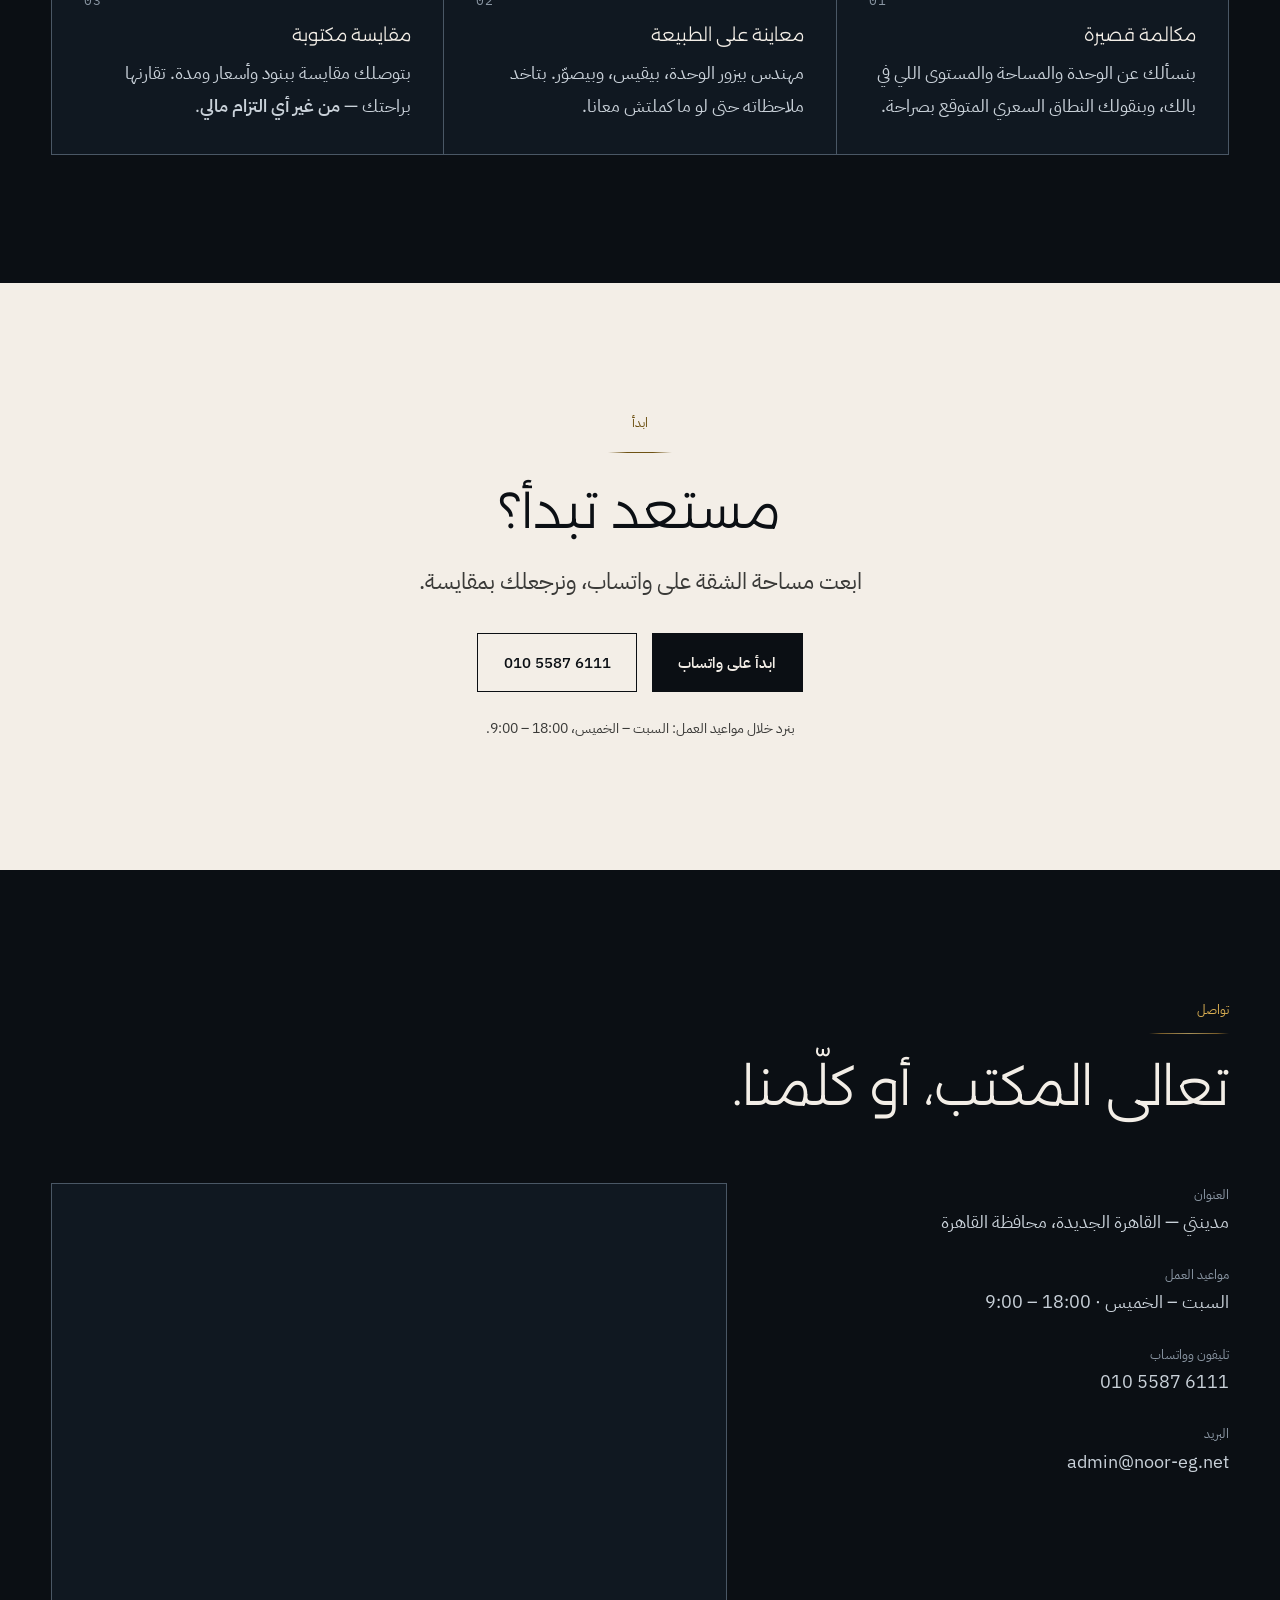
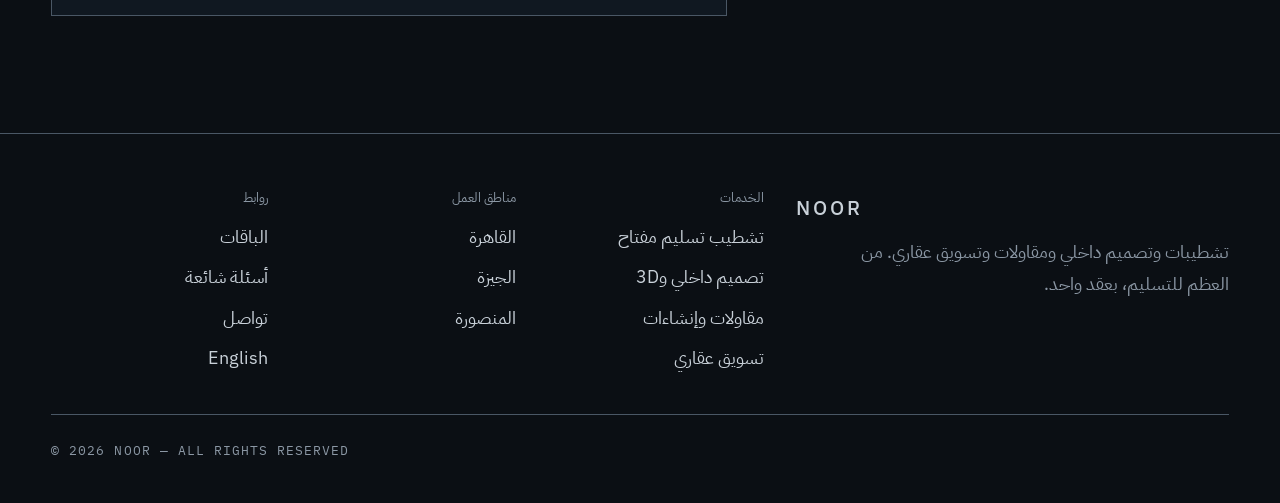
==== commit 113c4bbf: "Swap the before/after pair for a wide modern room transformation Both frames are now wide-angle full" ====
--- a/index.html
+++ b/index.html
@@ -23,7 +23,7 @@
 <link rel="preconnect" href="https://images.pexels.com">
 <link rel="preconnect" href="https://images.unsplash.com">
 <link rel="stylesheet" href="https://fonts.googleapis.com/css2?family=Alexandria:wght@200..700&family=IBM+Plex+Mono:wght@400;500&family=IBM+Plex+Sans+Arabic:wght@300;400;500;600&family=IBM+Plex+Sans:wght@300;400;500;600&display=swap">
-<link rel="stylesheet" href="assets/css/noor.css?v=4">
+<link rel="stylesheet" href="assets/css/noor.css?v=5">
 <script>document.documentElement.classList.add('js')</script>
 </head>
 <body>
@@ -306,8 +306,8 @@
 
     <figure class="cmp cmp--solo">
       <div class="cmp__frame">
-        <img src="https://images.pexels.com/photos/2116491/pexels-photo-2116491.jpeg?auto=compress&cs=tinysrgb&w=1400&h=933&fit=crop" alt="غرفة على الطوب: حوائط محارة وأرضية خرسانة وسلم شغل" width="1400" height="933" loading="lazy" decoding="async">
-        <img class="cmp__after" src="https://images.pexels.com/photos/15124841/pexels-photo-15124841.jpeg?auto=compress&cs=tinysrgb&w=1400&h=933&fit=crop" alt="صالون مكتمل بطابع بوهيمي: كنبة جلد ووسائد كليم وترابيزة خشب ونباتات" width="1400" height="933" loading="lazy" decoding="async">
+        <img src="https://images.pexels.com/photos/15798784/pexels-photo-15798784.jpeg?auto=compress&cs=tinysrgb&w=1400&h=933&fit=crop" alt="شقة على الطوب قبل التشطيب: أرضية خرسانة وحوائط خام وعدة شغل" width="1400" height="933" loading="lazy" decoding="async">
+        <img class="cmp__after" src="https://images.pexels.com/photos/7214166/pexels-photo-7214166.jpeg?auto=compress&cs=tinysrgb&w=1400&h=933&fit=crop" alt="صالون مودرن بعد التشطيب الكامل: أرضية فاتحة، ركنة، وشبابيك بارتفاع كامل" width="1400" height="933" loading="lazy" decoding="async">
         <span class="cmp__bar" aria-hidden="true"></span>
         <div class="cmp__tags meta"><span class="cmp__tag">قبل</span><span class="cmp__tag">بعد</span></div>
         <input class="cmp__handle" type="range" min="0" max="100" value="45" aria-label="اسحب لمقارنة قبل وبعد">
@@ -649,6 +649,6 @@
         integrity="sha384-wl5TeDVvOWt30Pbf8aSo2ZrzsOjddu3avOBvHe+p+OhJt9gP6w9YXmDkN5DK2/dF" crossorigin="anonymous"></script>
 <script src="https://cdnjs.cloudflare.com/ajax/libs/gsap/3.15.0/SplitText.min.js" defer
         integrity="sha384-SWJ0lLVRoipvHh59xj0pL7uC7Ih51F+5smaFtrG+2nr+TlDZU5SYJHmxfolbeNTr" crossorigin="anonymous"></script>
-<script src="assets/js/noor.js?v=4" defer></script>
+<script src="assets/js/noor.js?v=5" defer></script>
 </body>
 </html>
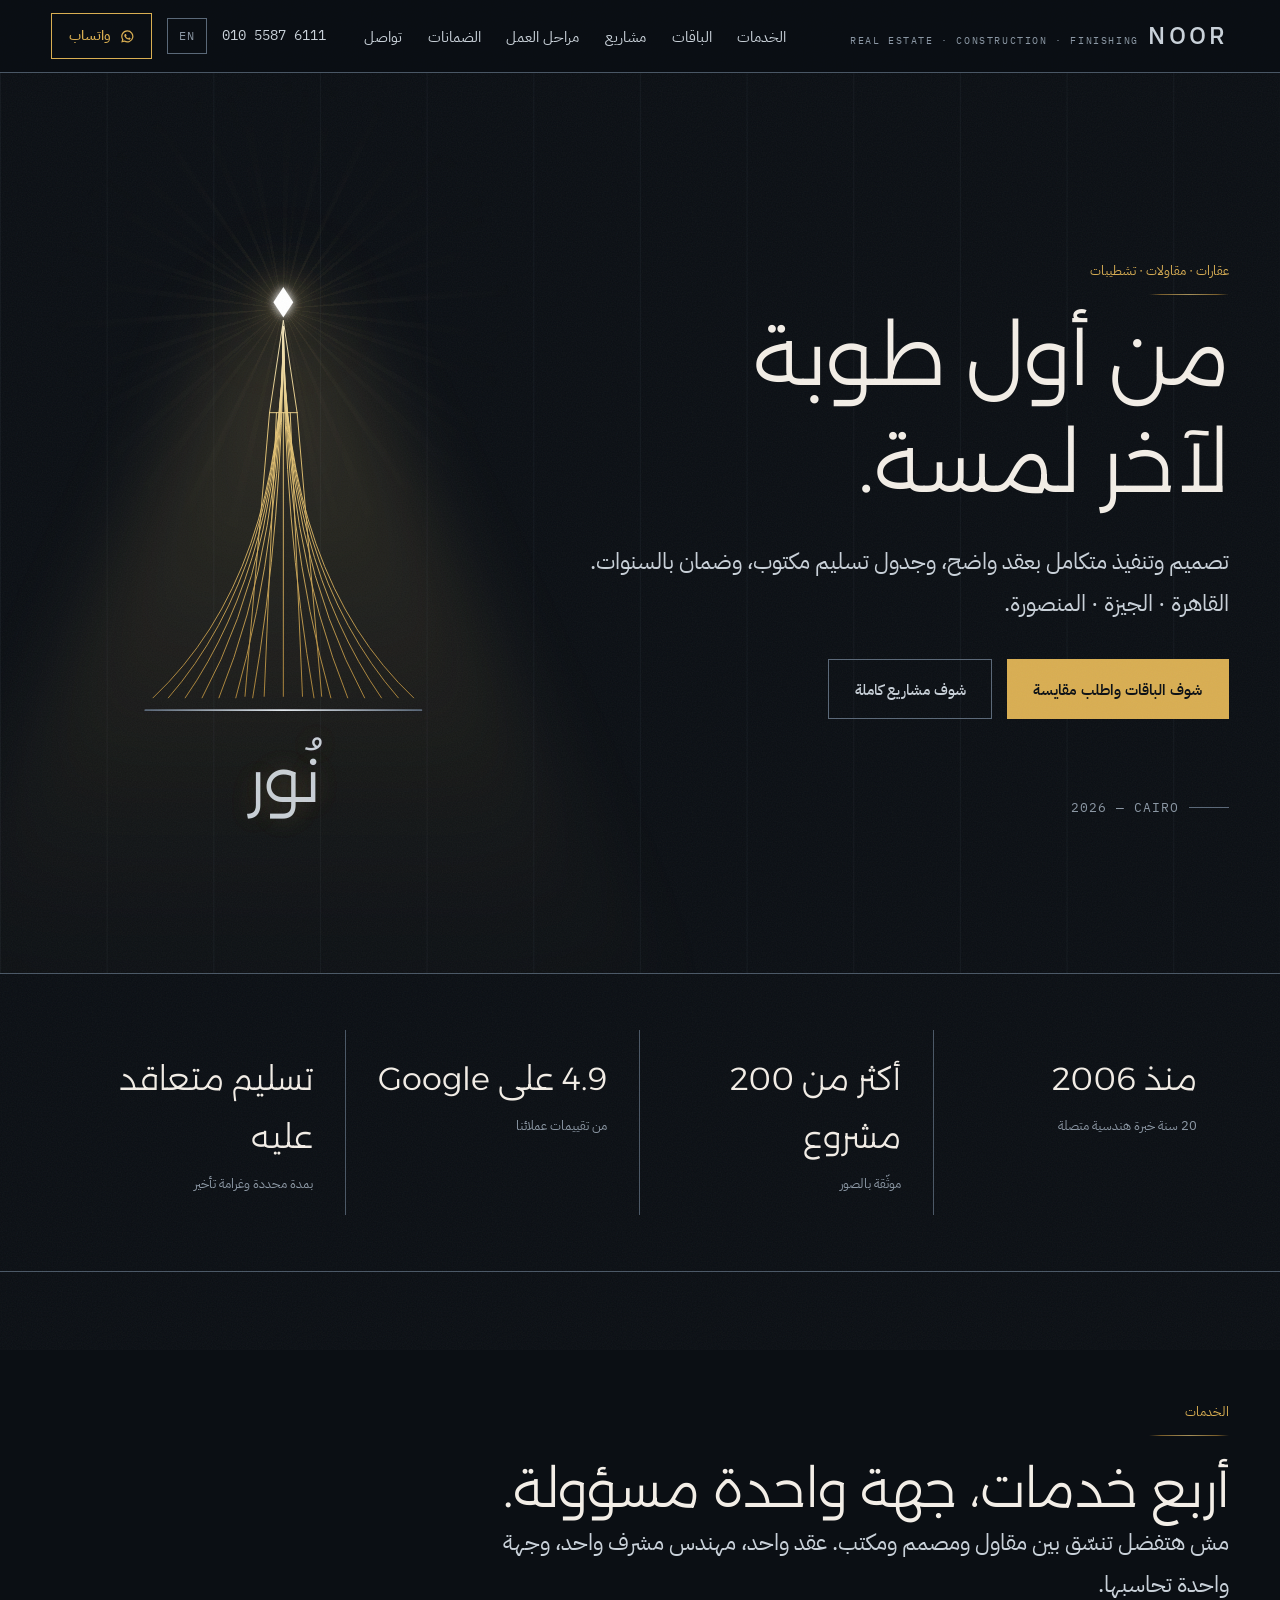
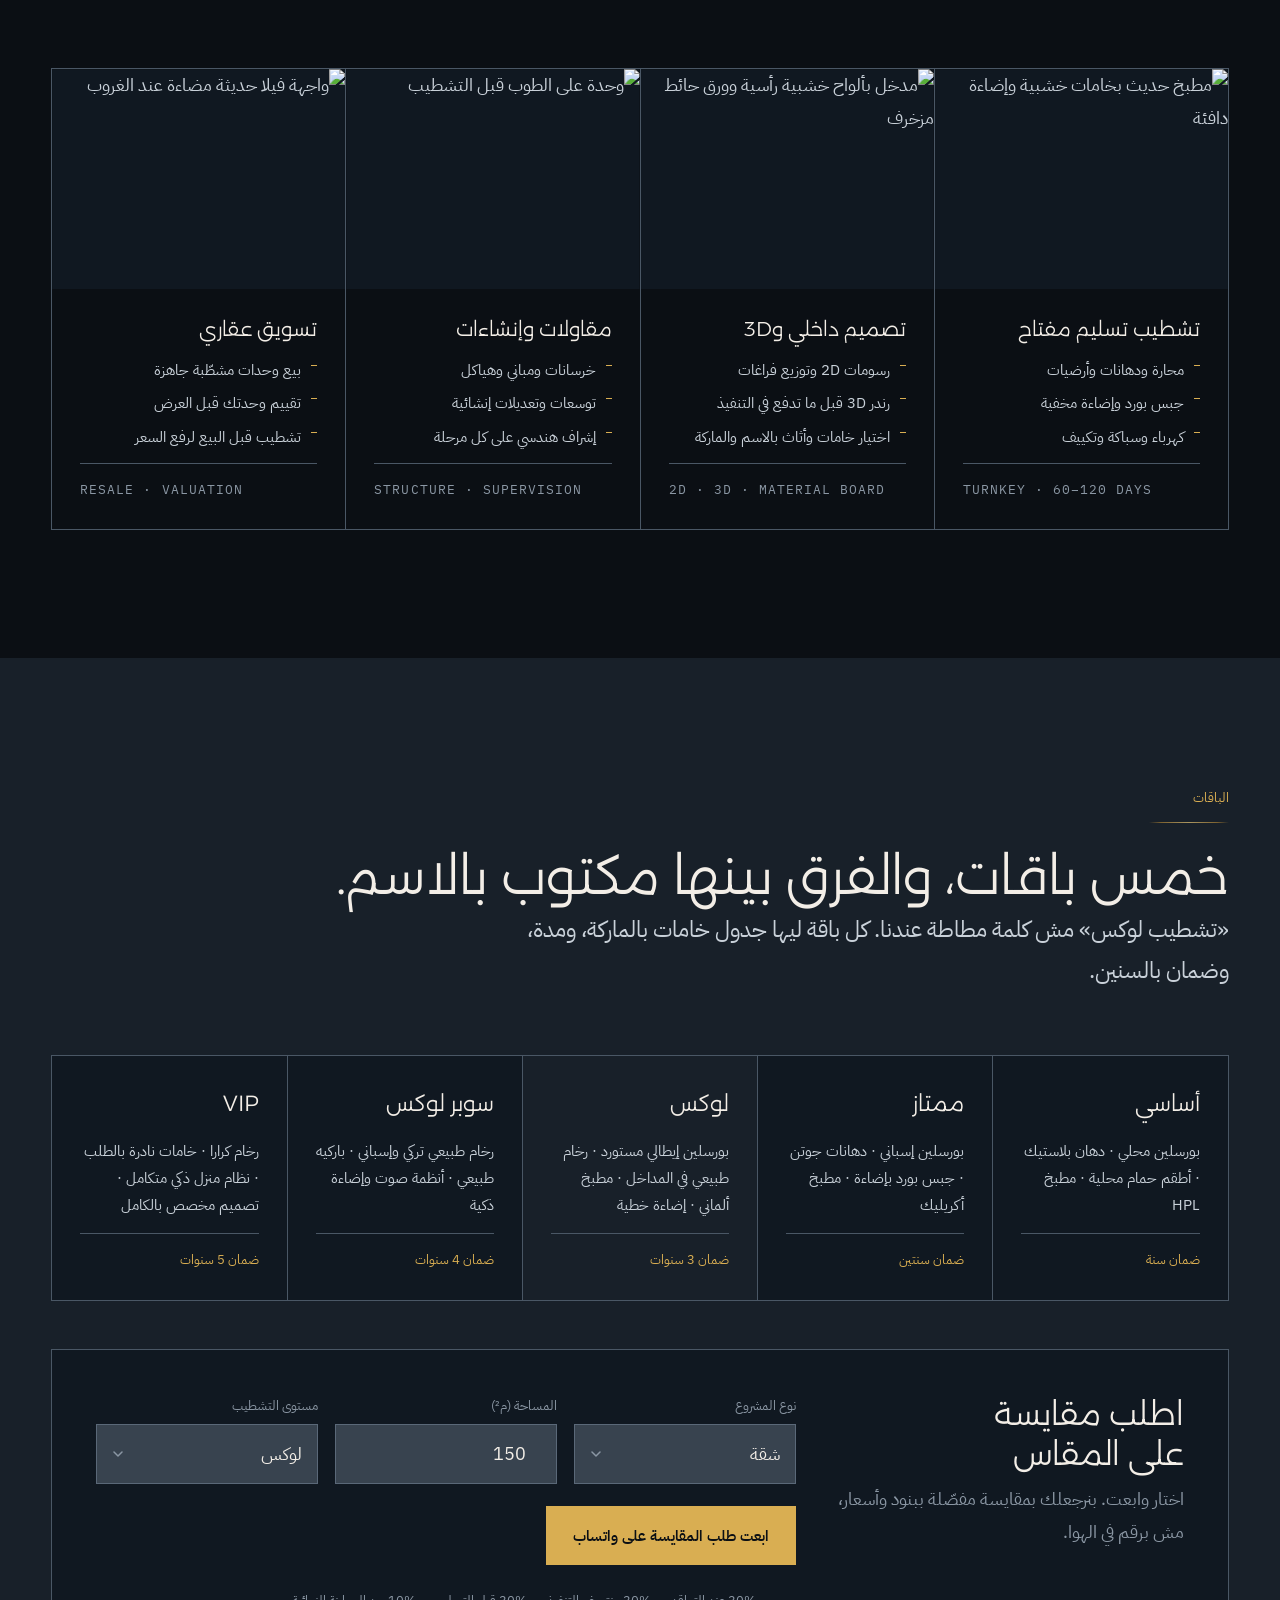
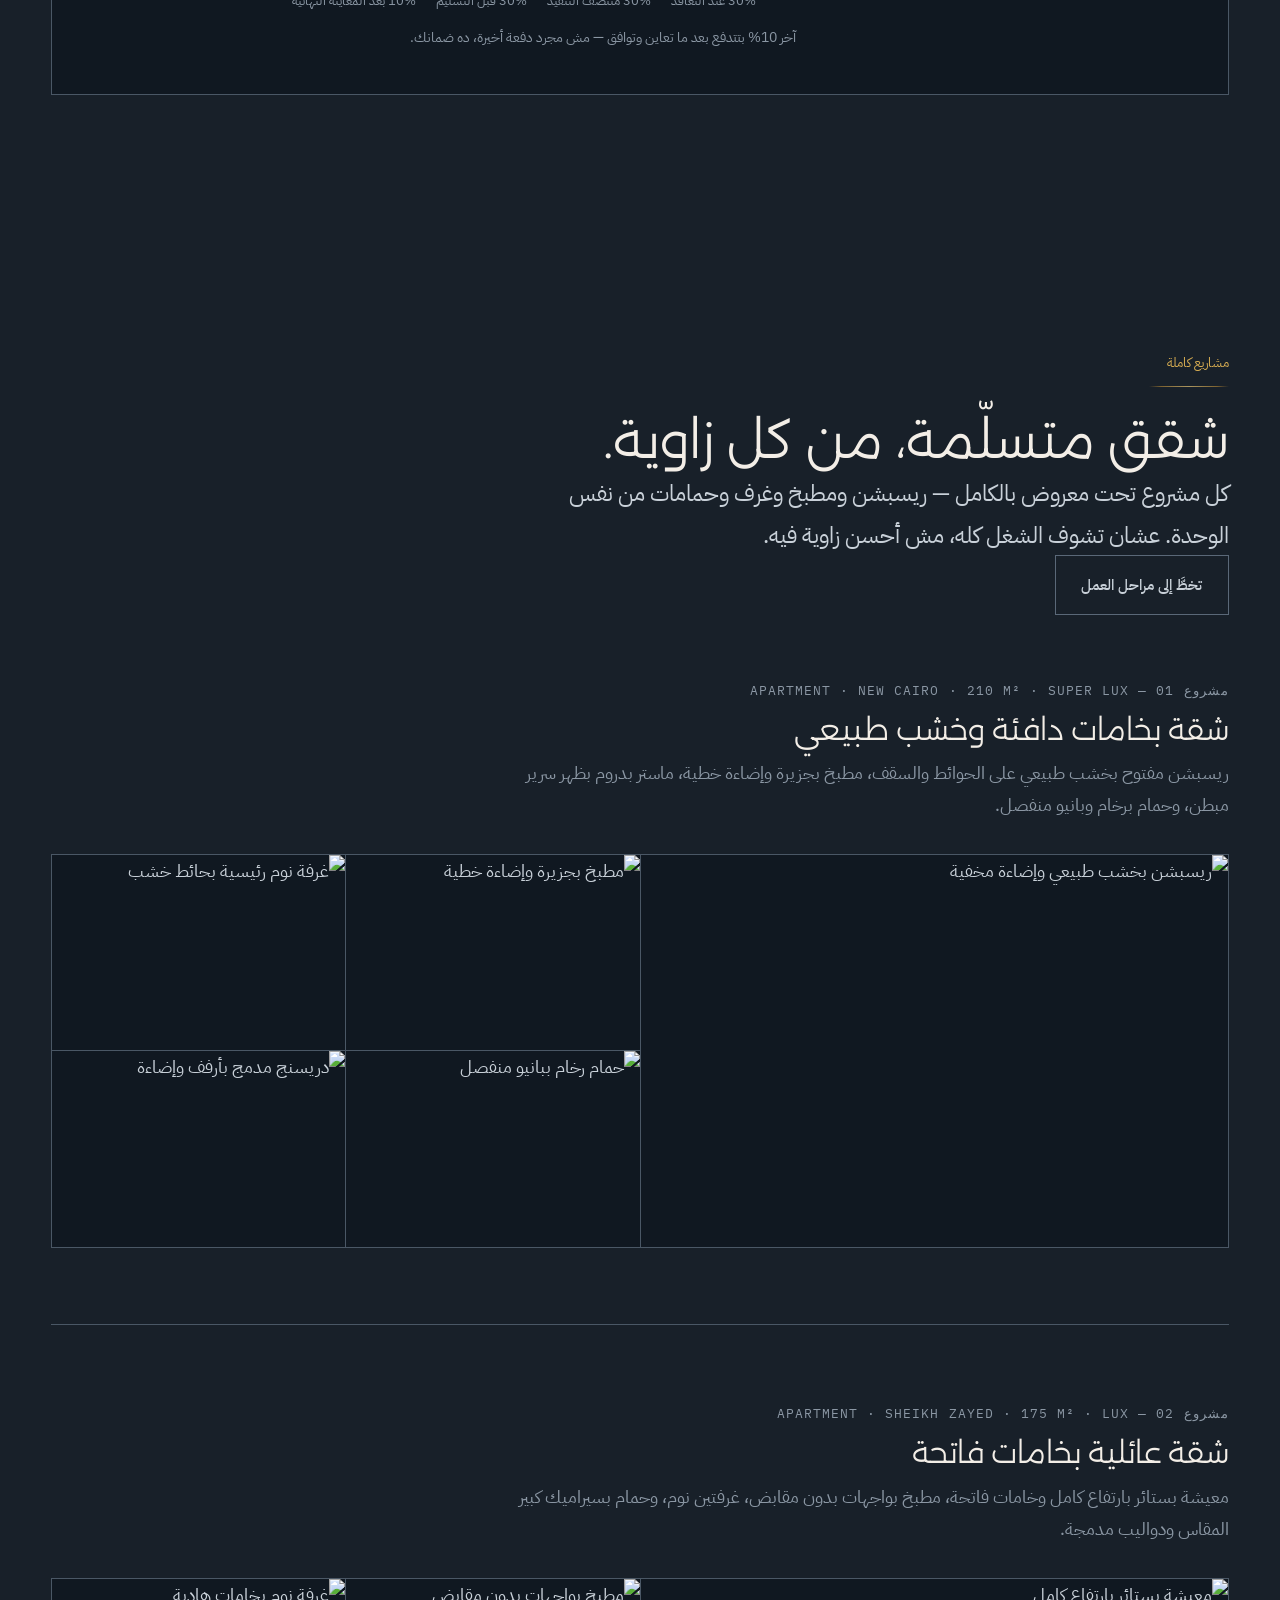
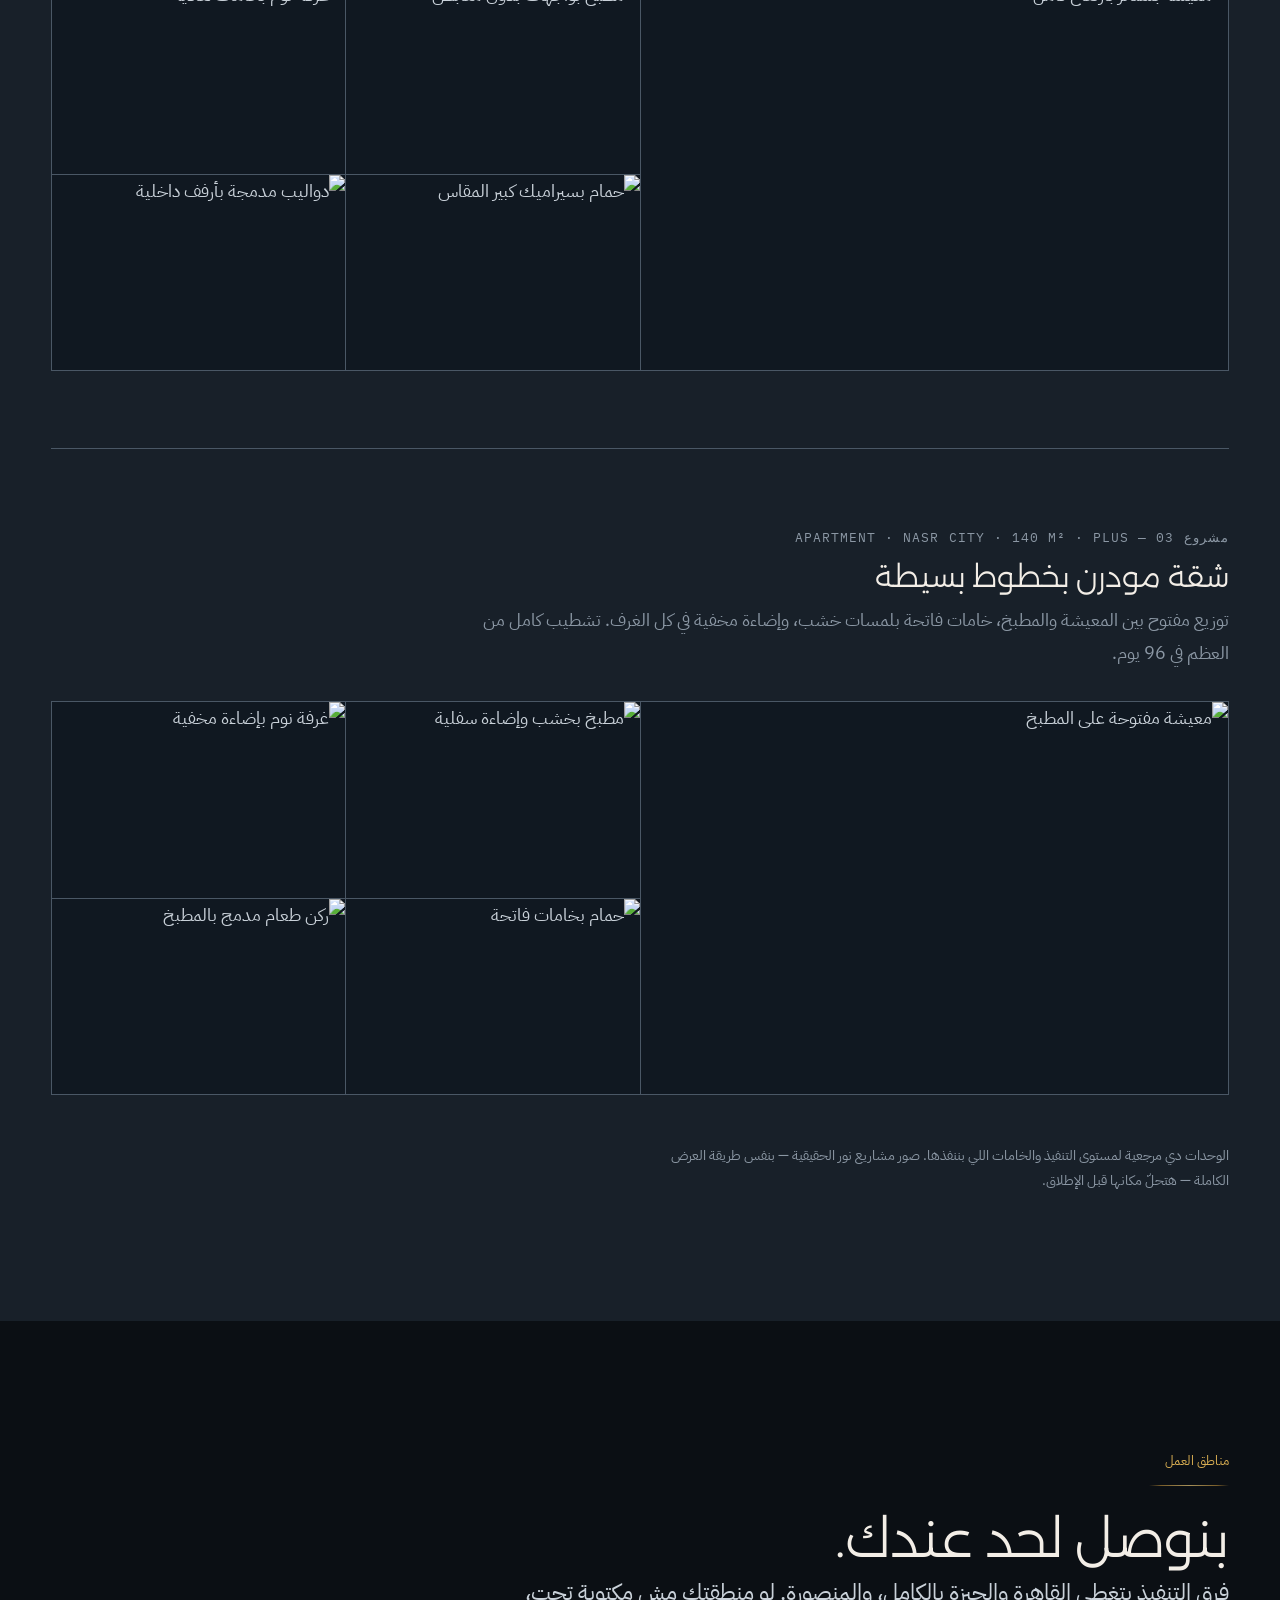
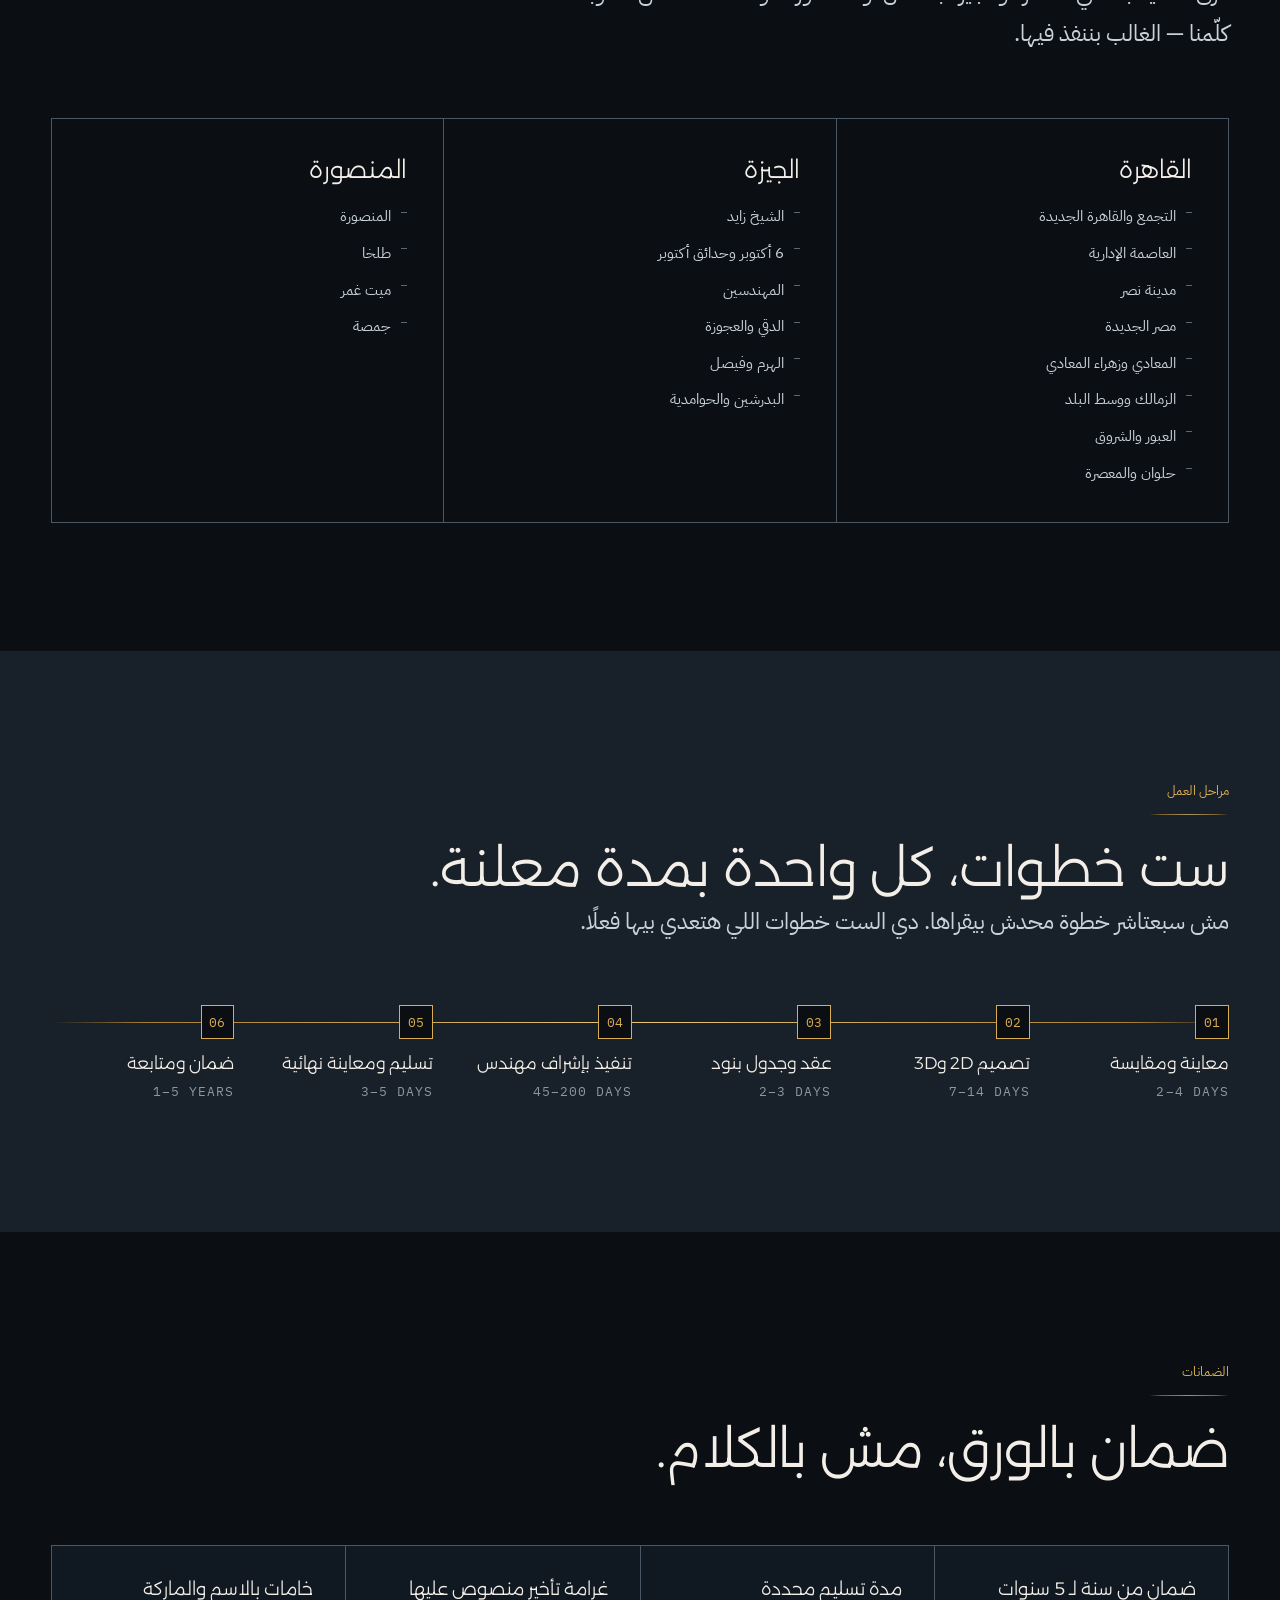
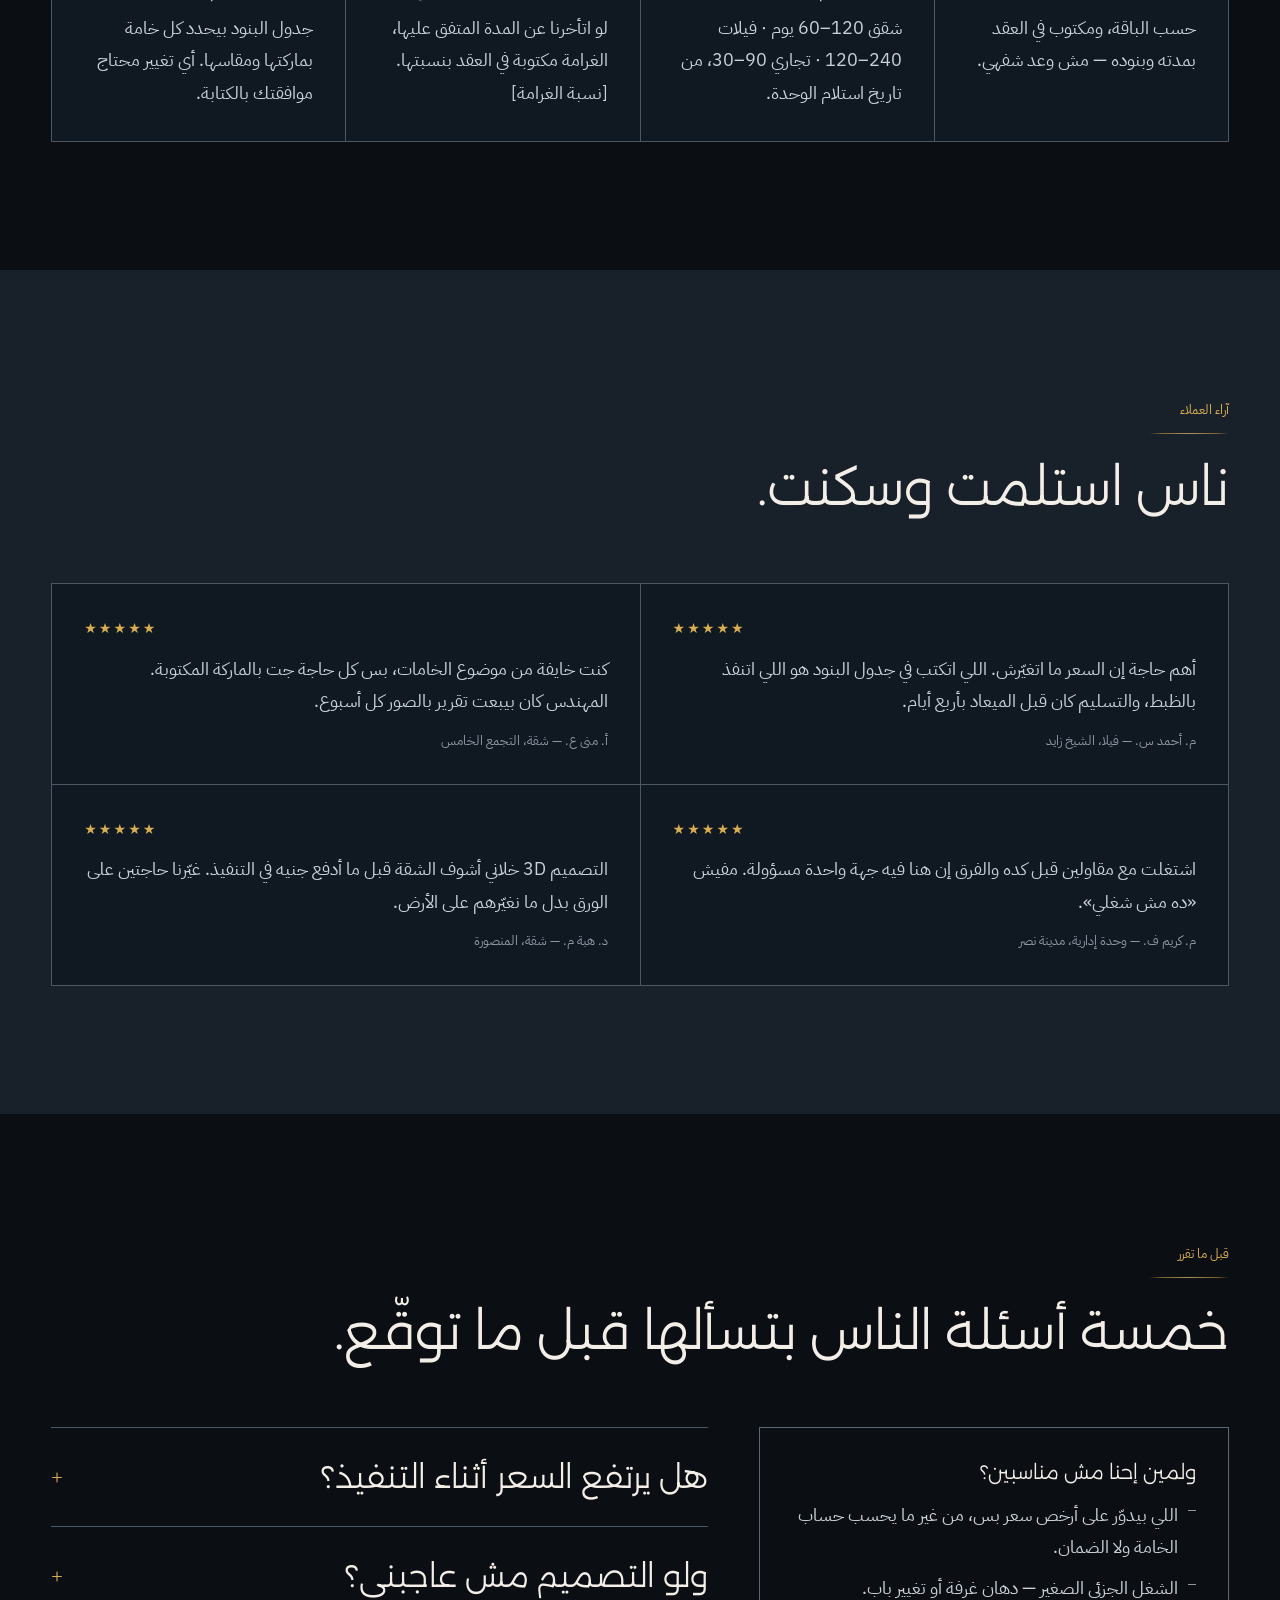
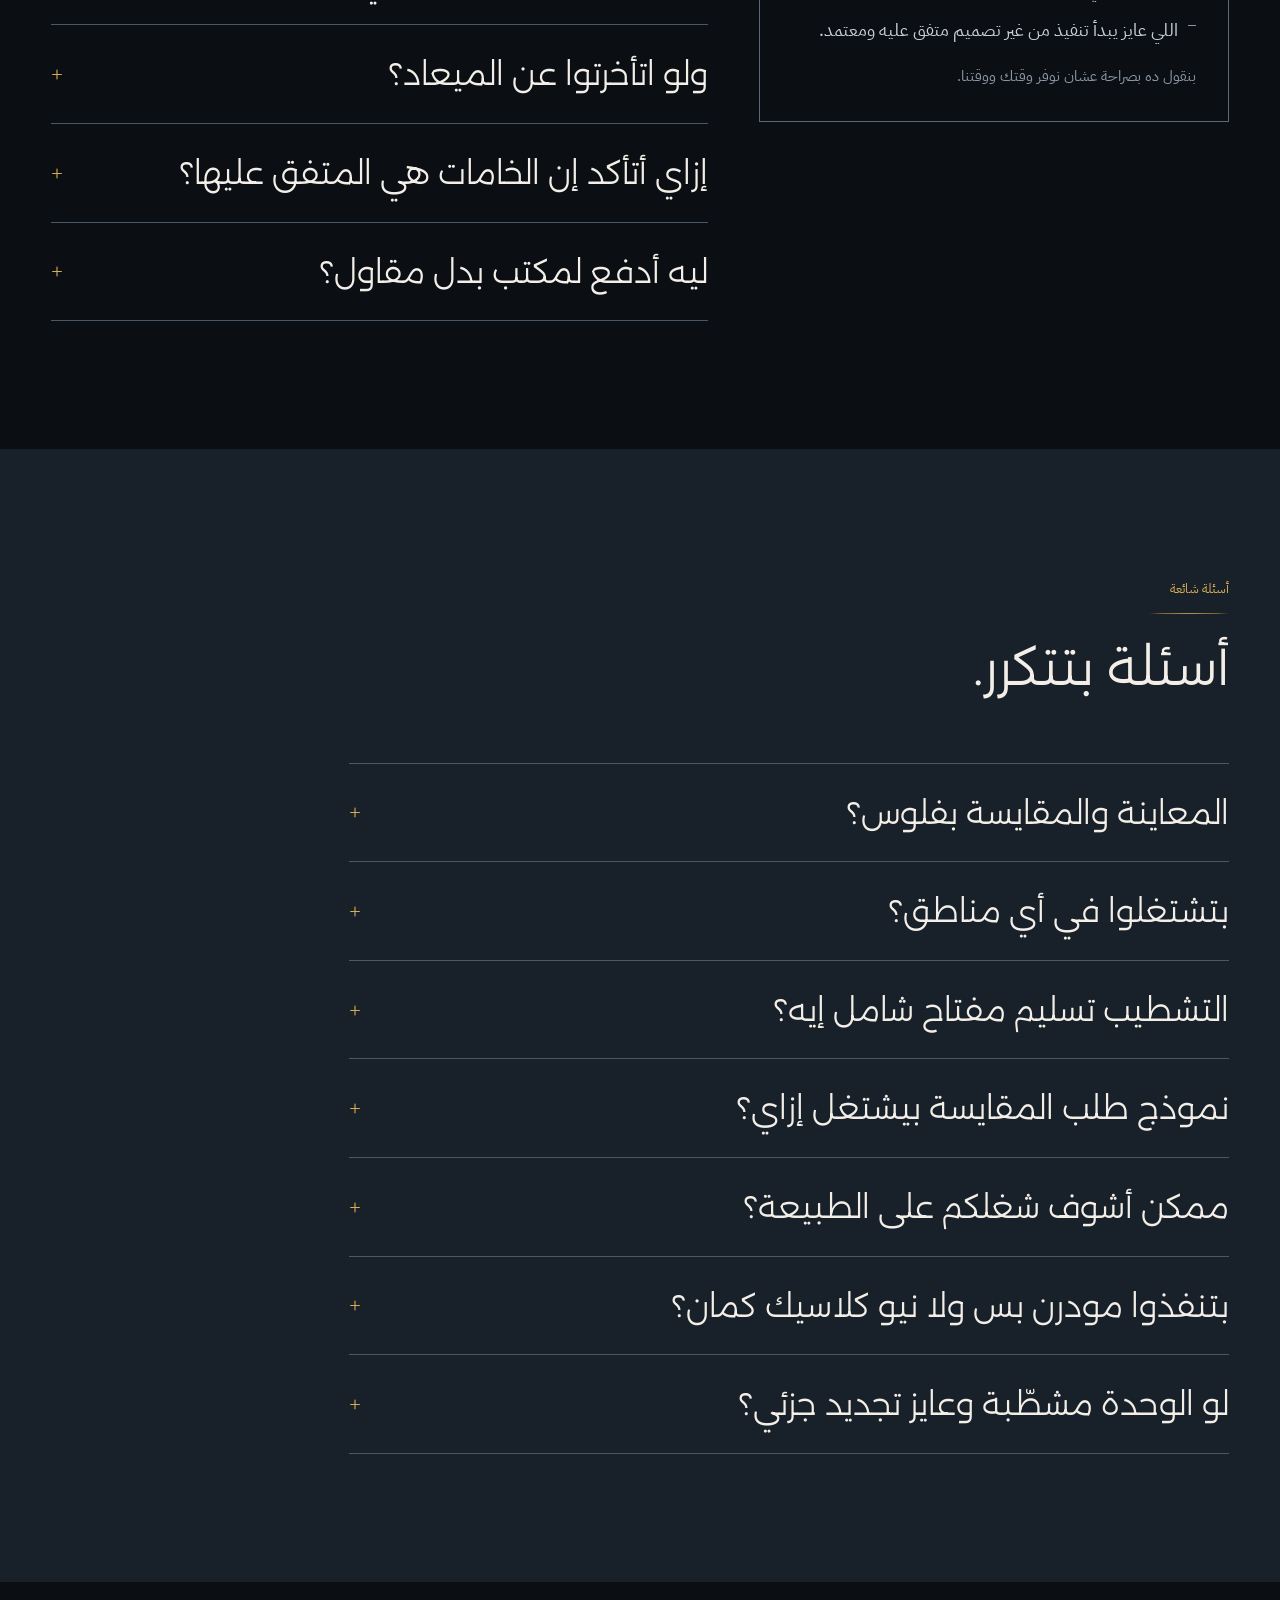
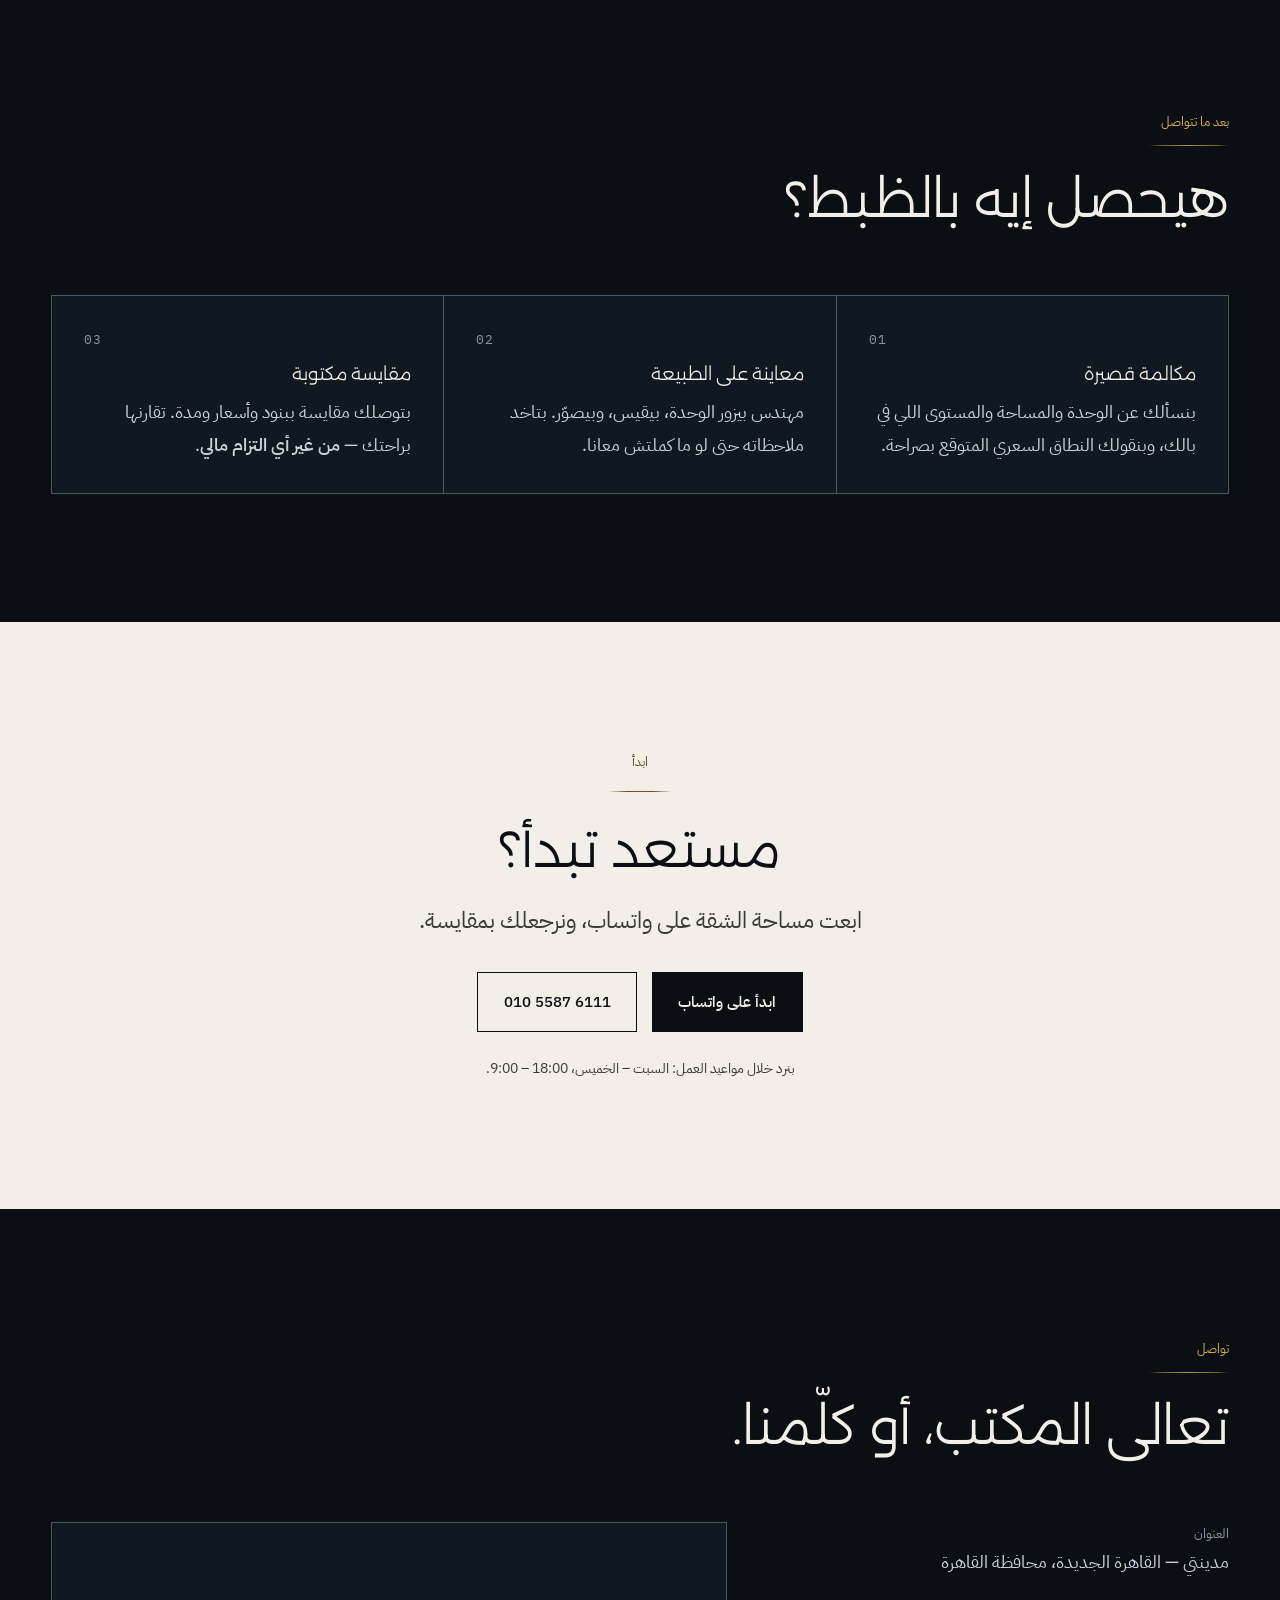
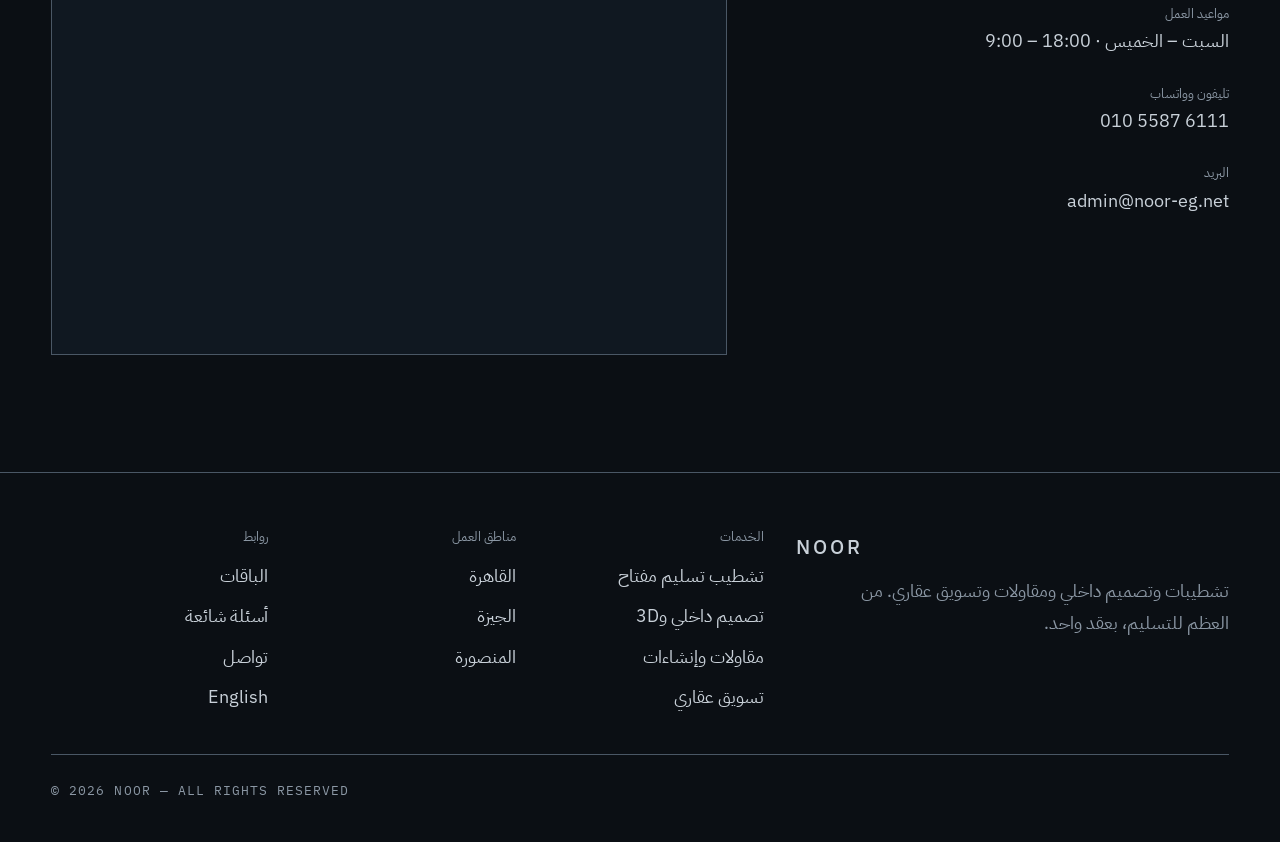
==== commit 01e9c902: "Park the before/after comparator until real same-room photos exist Three stock pairs were tried and " ====
--- a/index.html
+++ b/index.html
@@ -23,7 +23,7 @@
 <link rel="preconnect" href="https://images.pexels.com">
 <link rel="preconnect" href="https://images.unsplash.com">
 <link rel="stylesheet" href="https://fonts.googleapis.com/css2?family=Alexandria:wght@200..700&family=IBM+Plex+Mono:wght@400;500&family=IBM+Plex+Sans+Arabic:wght@300;400;500;600&family=IBM+Plex+Sans:wght@300;400;500;600&display=swap">
-<link rel="stylesheet" href="assets/css/noor.css?v=5">
+<link rel="stylesheet" href="assets/css/noor.css?v=6">
 <script>document.documentElement.classList.add('js')</script>
 </head>
 <body>
@@ -294,30 +294,15 @@
   </div>
 </section>
 
-<!-- ── S5 · BEFORE / AFTER ────────────────────────────────────────────── -->
-<section id="before-after">
-  <div class="wrap">
-    <div class="sec-head">
-      <span class="eyebrow">قبل وبعد</span>
-      <div class="gold-rule" aria-hidden="true"></div>
-      <h2>الفرق اللي بيعمله التشطيب.</h2>
-      <p class="lead">اسحب الخط. ده الفرق بين وحدة على الطوب ووحدة بعد تشطيب كامل.</p>
-    </div>
-
-    <figure class="cmp cmp--solo">
-      <div class="cmp__frame">
-        <img src="https://images.pexels.com/photos/15798784/pexels-photo-15798784.jpeg?auto=compress&cs=tinysrgb&w=1400&h=933&fit=crop" alt="شقة على الطوب قبل التشطيب: أرضية خرسانة وحوائط خام وعدة شغل" width="1400" height="933" loading="lazy" decoding="async">
-        <img class="cmp__after" src="https://images.pexels.com/photos/7214166/pexels-photo-7214166.jpeg?auto=compress&cs=tinysrgb&w=1400&h=933&fit=crop" alt="صالون مودرن بعد التشطيب الكامل: أرضية فاتحة، ركنة، وشبابيك بارتفاع كامل" width="1400" height="933" loading="lazy" decoding="async">
-        <span class="cmp__bar" aria-hidden="true"></span>
-        <div class="cmp__tags meta"><span class="cmp__tag">قبل</span><span class="cmp__tag">بعد</span></div>
-        <input class="cmp__handle" type="range" min="0" max="100" value="45" aria-label="اسحب لمقارنة قبل وبعد">
-      </div>
-      <figcaption class="cmp__cap meta meta--latin">BARE SHELL → FULL FINISH</figcaption>
-    </figure>
-
-    <p class="muted" style="margin-block-start:1.5rem;font-size:.875rem;max-inline-size:70ch">دي مرحلة واحدة موثّقة. صور «قبل وبعد» من مشاريع نور هتحلّ مكانها قبل الإطلاق — نفس الوحدة، الفرق اللي بيعمله التشطيب.</p>
-  </div>
-</section>
+<!-- ── S5 · BEFORE / AFTER — معطَّل عن قصد ──────────────────────────────
+     القسم ده بيحتاج صورتين لـ**نفس الغرفة، نفس الزاوية، نفس العدسة**: واحدة
+     على الطوب وواحدة بعد التشطيب. مكتبات الصور المجانية مافيهاش أزواج حقيقية
+     زي دي — كل جلسة تصوير إما كلها «قبل» أو كلها «بعد» — وأي تقريب بصورتين
+     من مكانين مختلفين بيبان فورًا وبيضرب مصداقية الصفحة كلها.
+     الماركب والـCSS والجافاسكريبت كلهم لسه موجودين وشغالين. أول ما تصوّر
+     تسليم حقيقي (نفس الوقفة قبل وبعد)، شيل التعليق ده وحط الـsrc الجديدين.
+     الكود محفوظ في git — راجع commit «Park the before/after comparator».
+-->
 
 <!-- ── S6 · PORTFOLIO — pinned ────────────────────────────────────────── -->
 <section id="work" class="band">
@@ -649,6 +634,6 @@
         integrity="sha384-wl5TeDVvOWt30Pbf8aSo2ZrzsOjddu3avOBvHe+p+OhJt9gP6w9YXmDkN5DK2/dF" crossorigin="anonymous"></script>
 <script src="https://cdnjs.cloudflare.com/ajax/libs/gsap/3.15.0/SplitText.min.js" defer
         integrity="sha384-SWJ0lLVRoipvHh59xj0pL7uC7Ih51F+5smaFtrG+2nr+TlDZU5SYJHmxfolbeNTr" crossorigin="anonymous"></script>
-<script src="assets/js/noor.js?v=5" defer></script>
+<script src="assets/js/noor.js?v=6" defer></script>
 </body>
 </html>
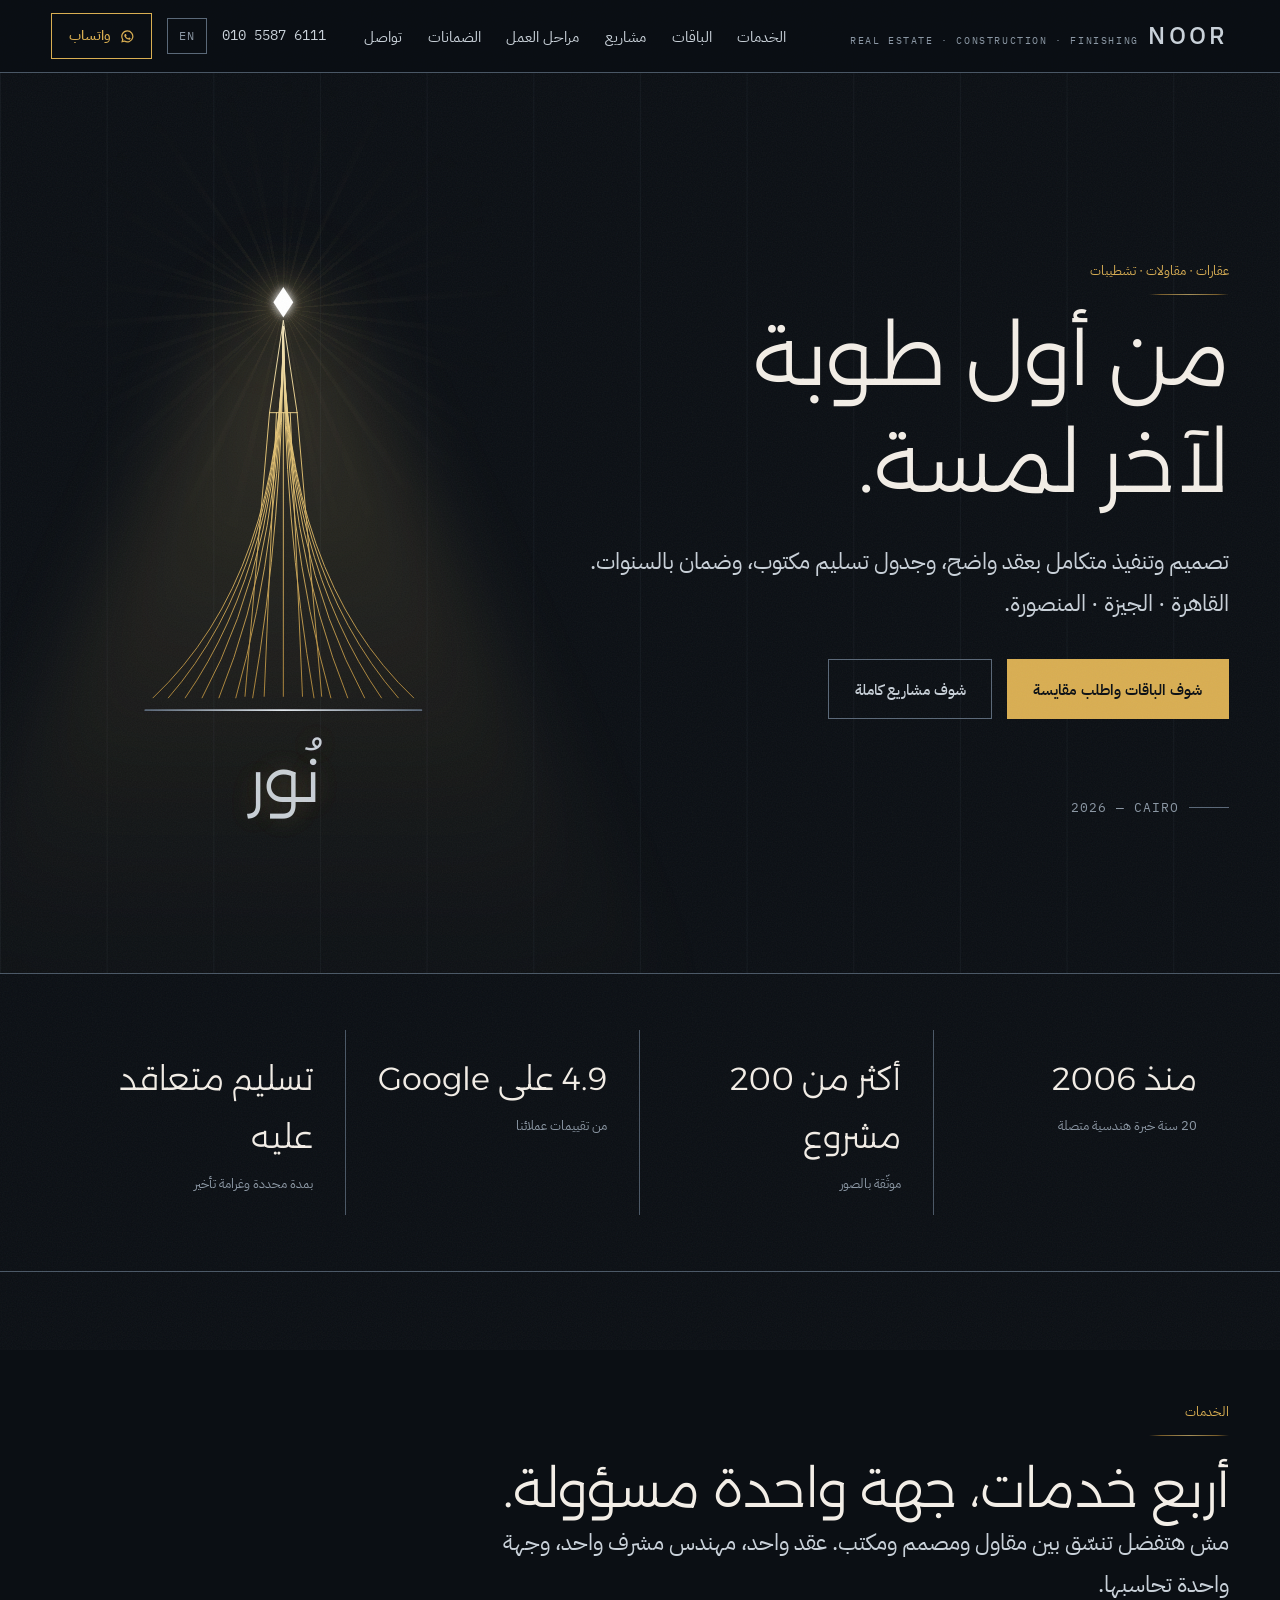
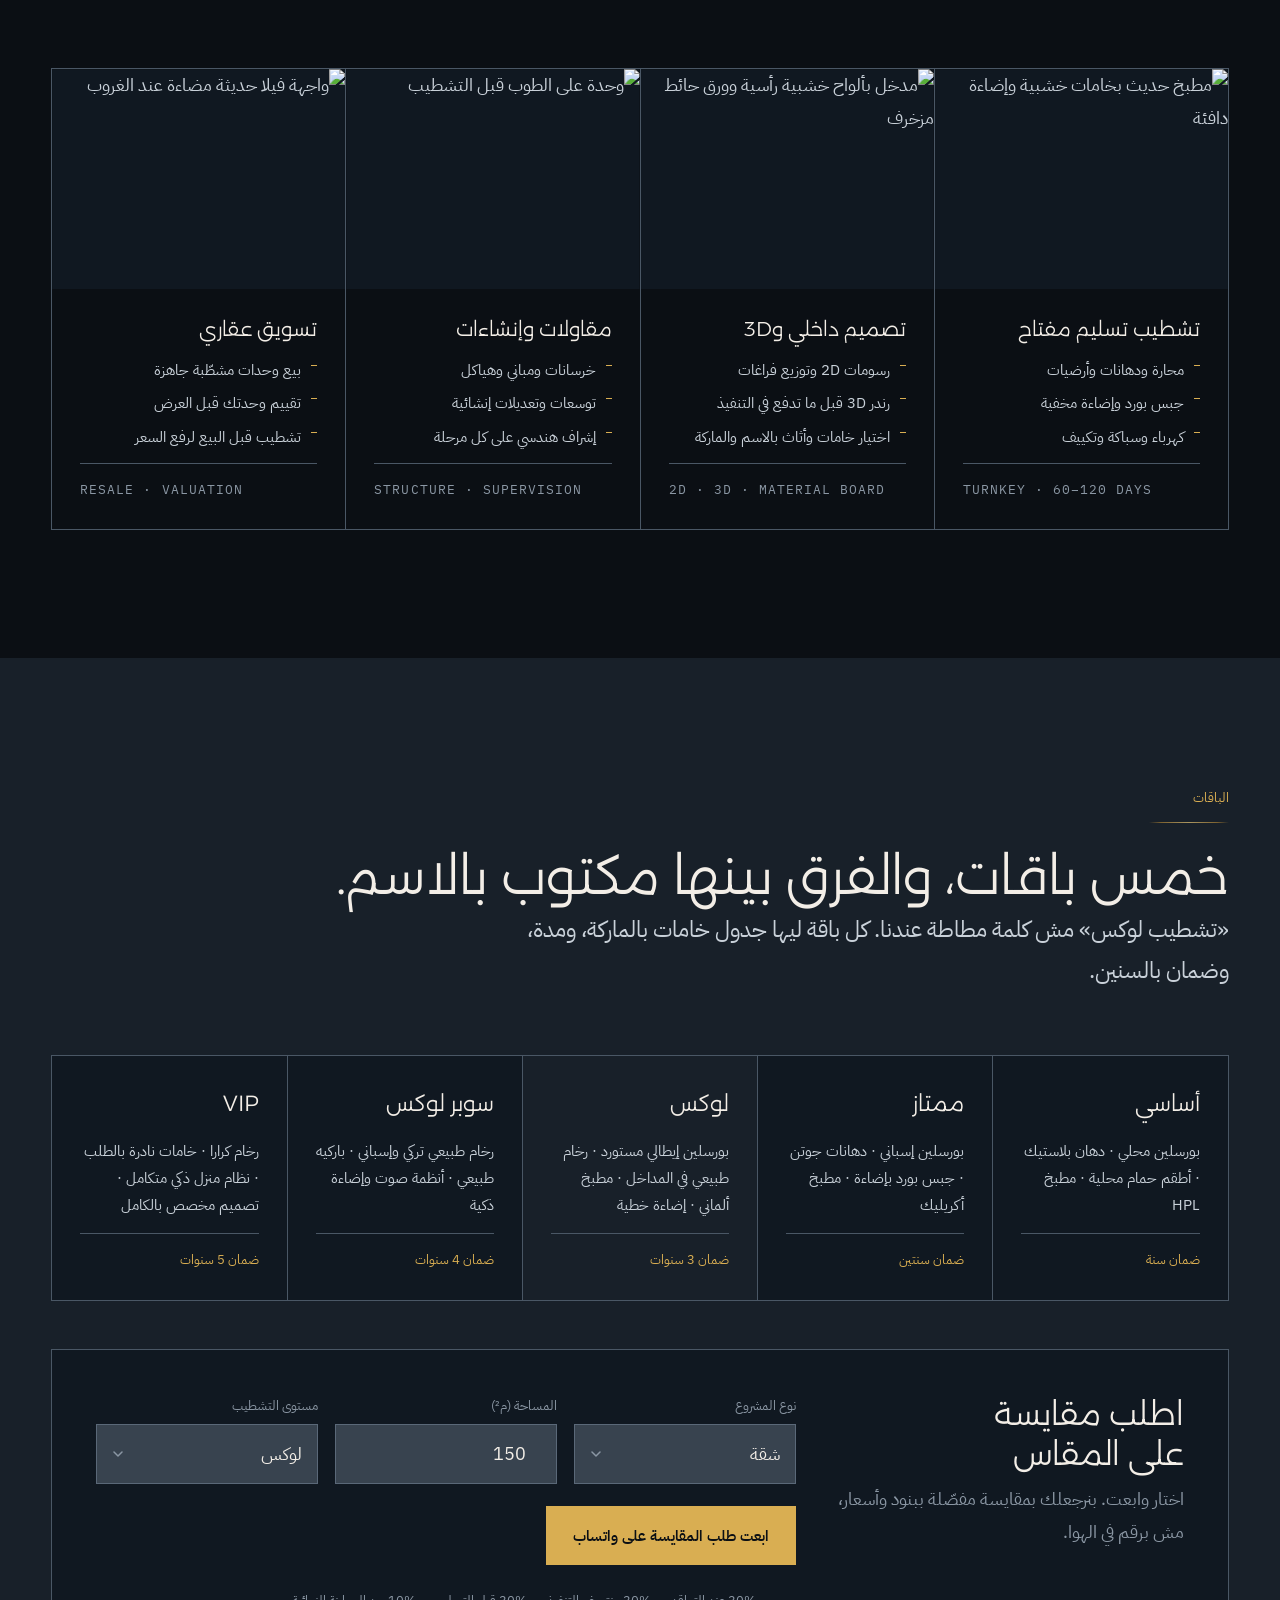
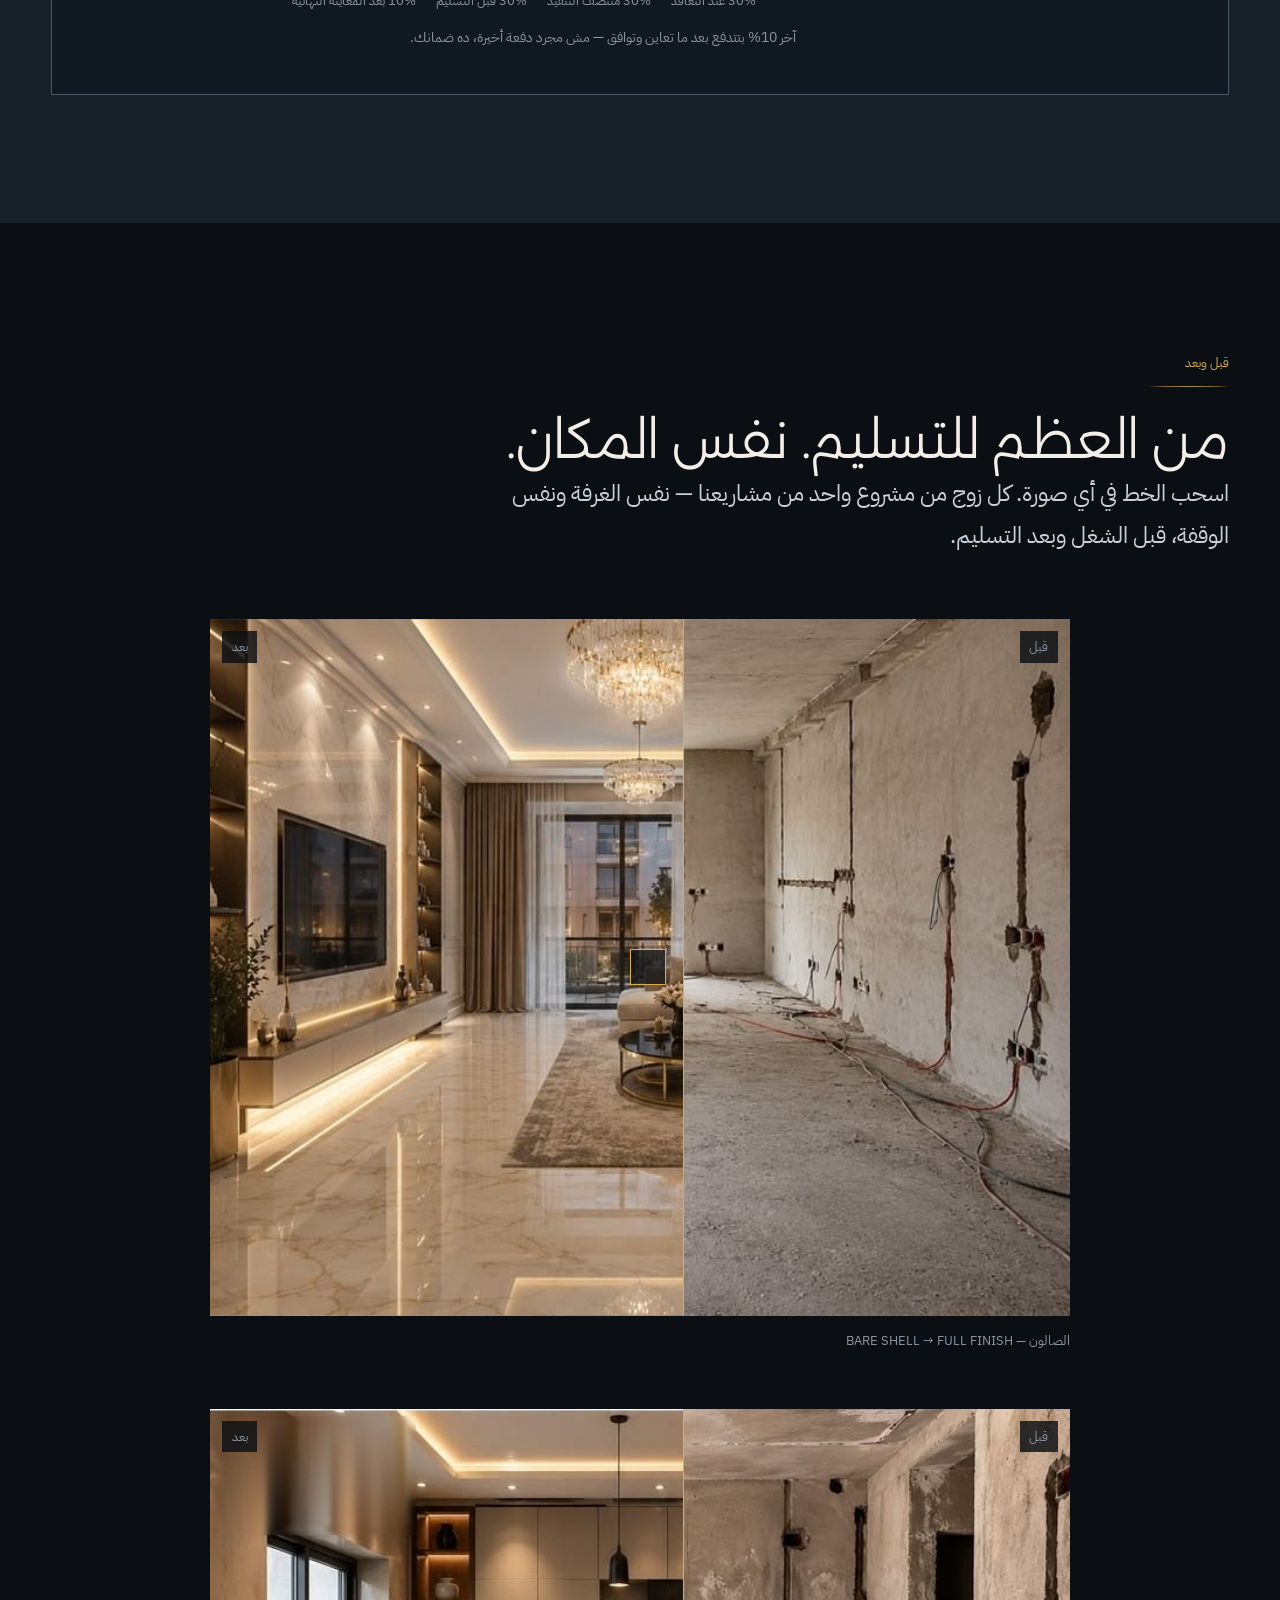
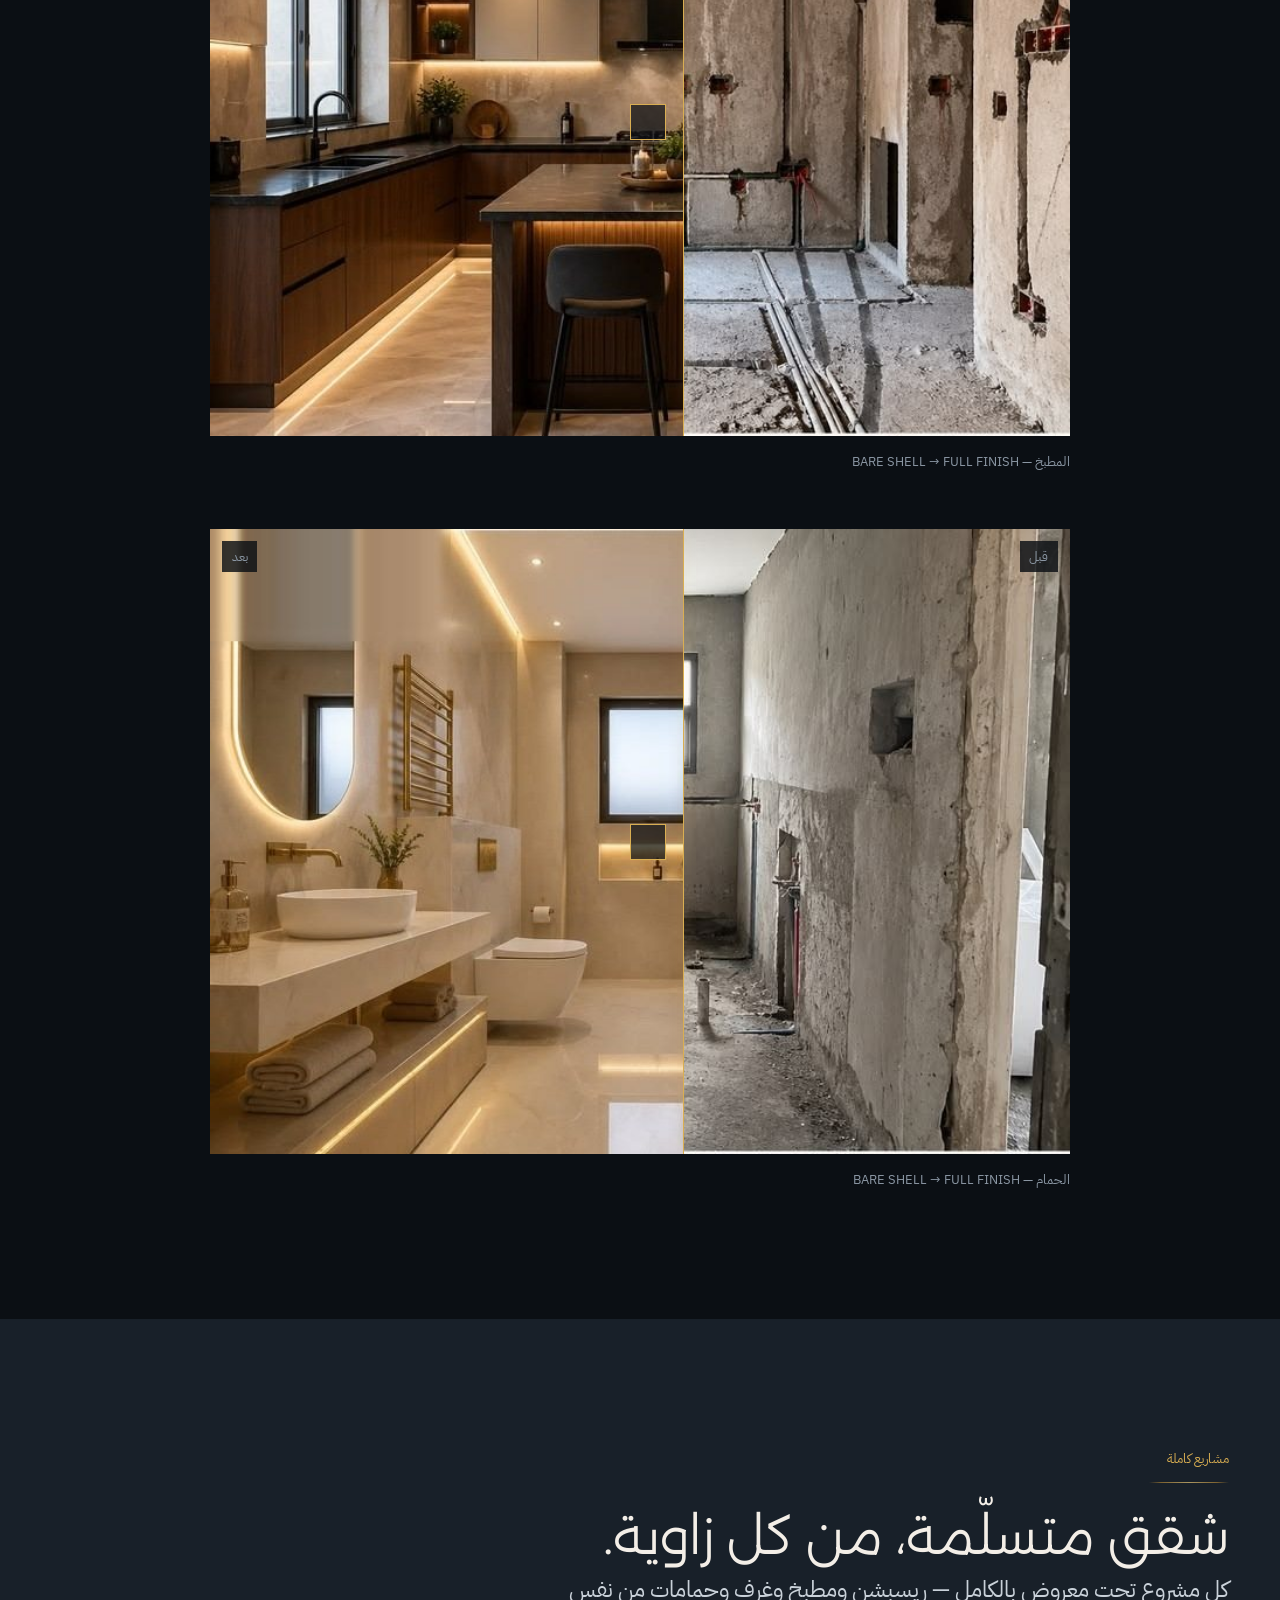
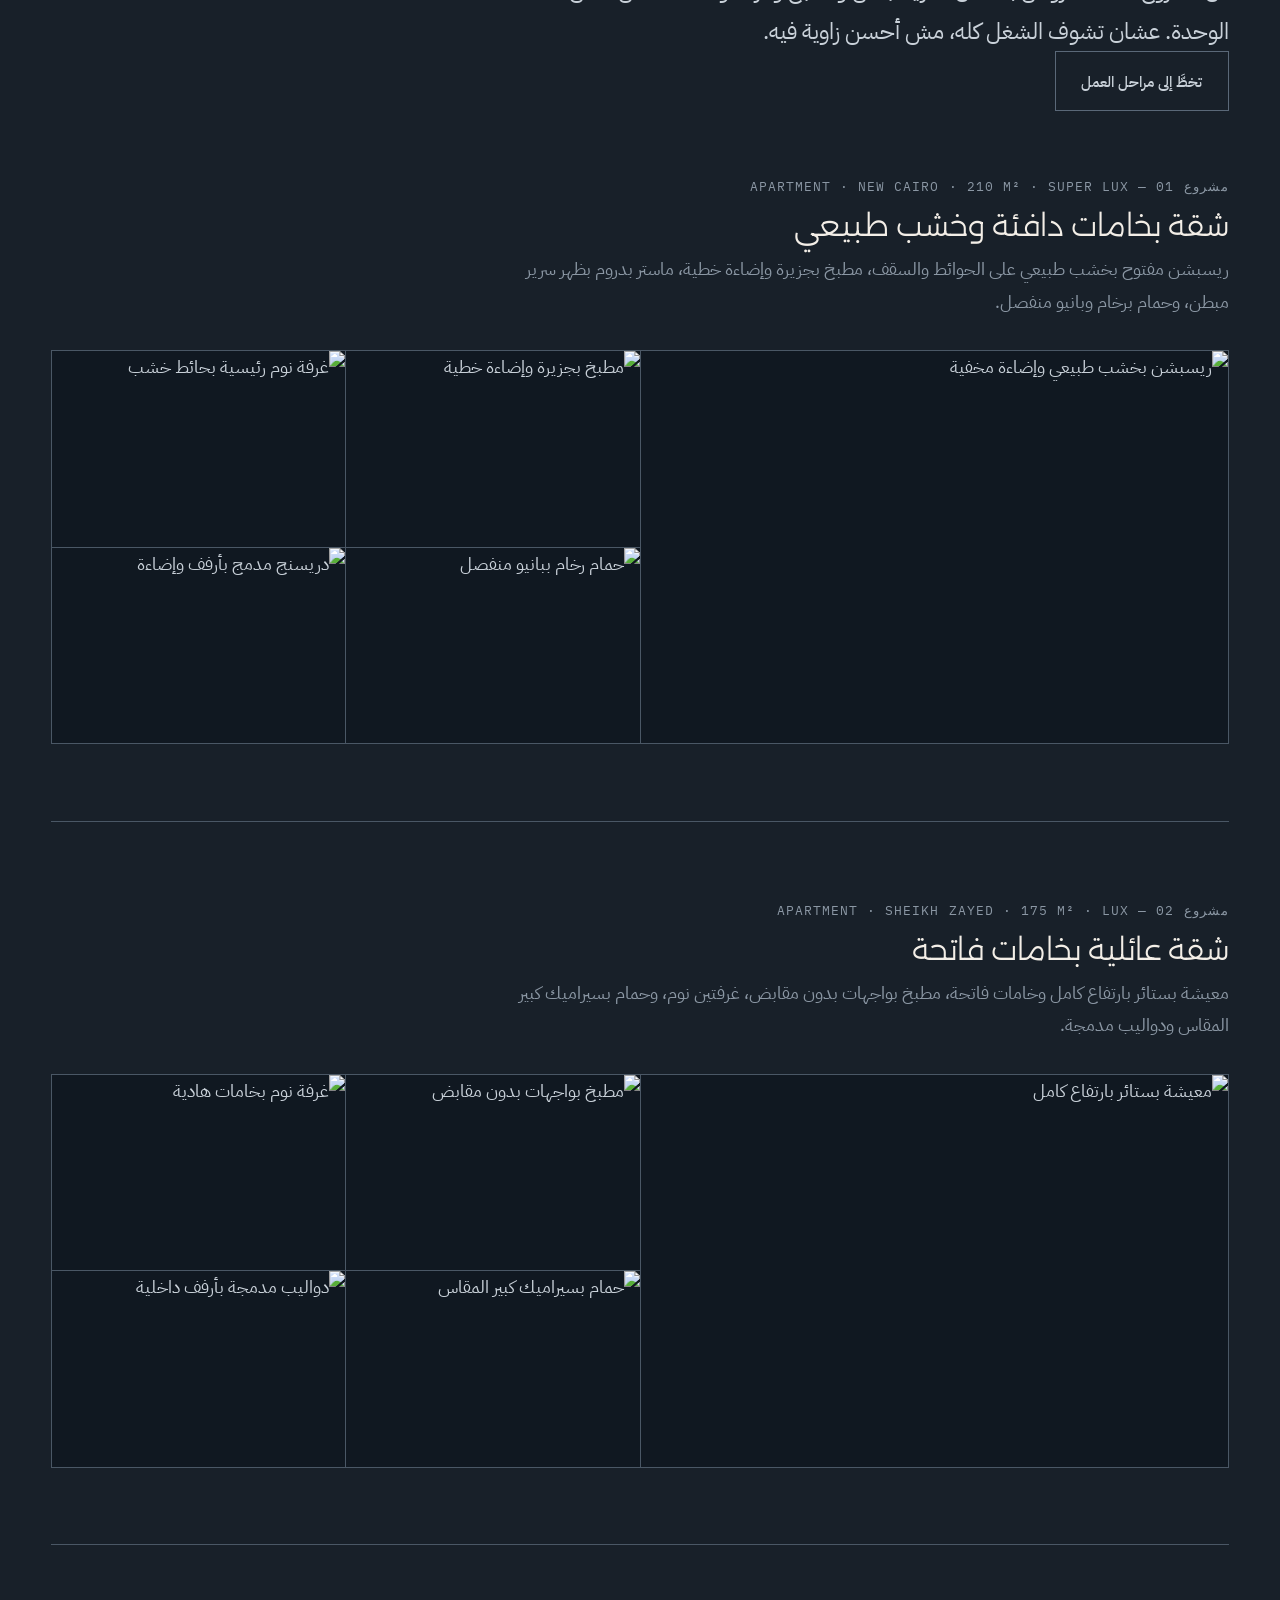
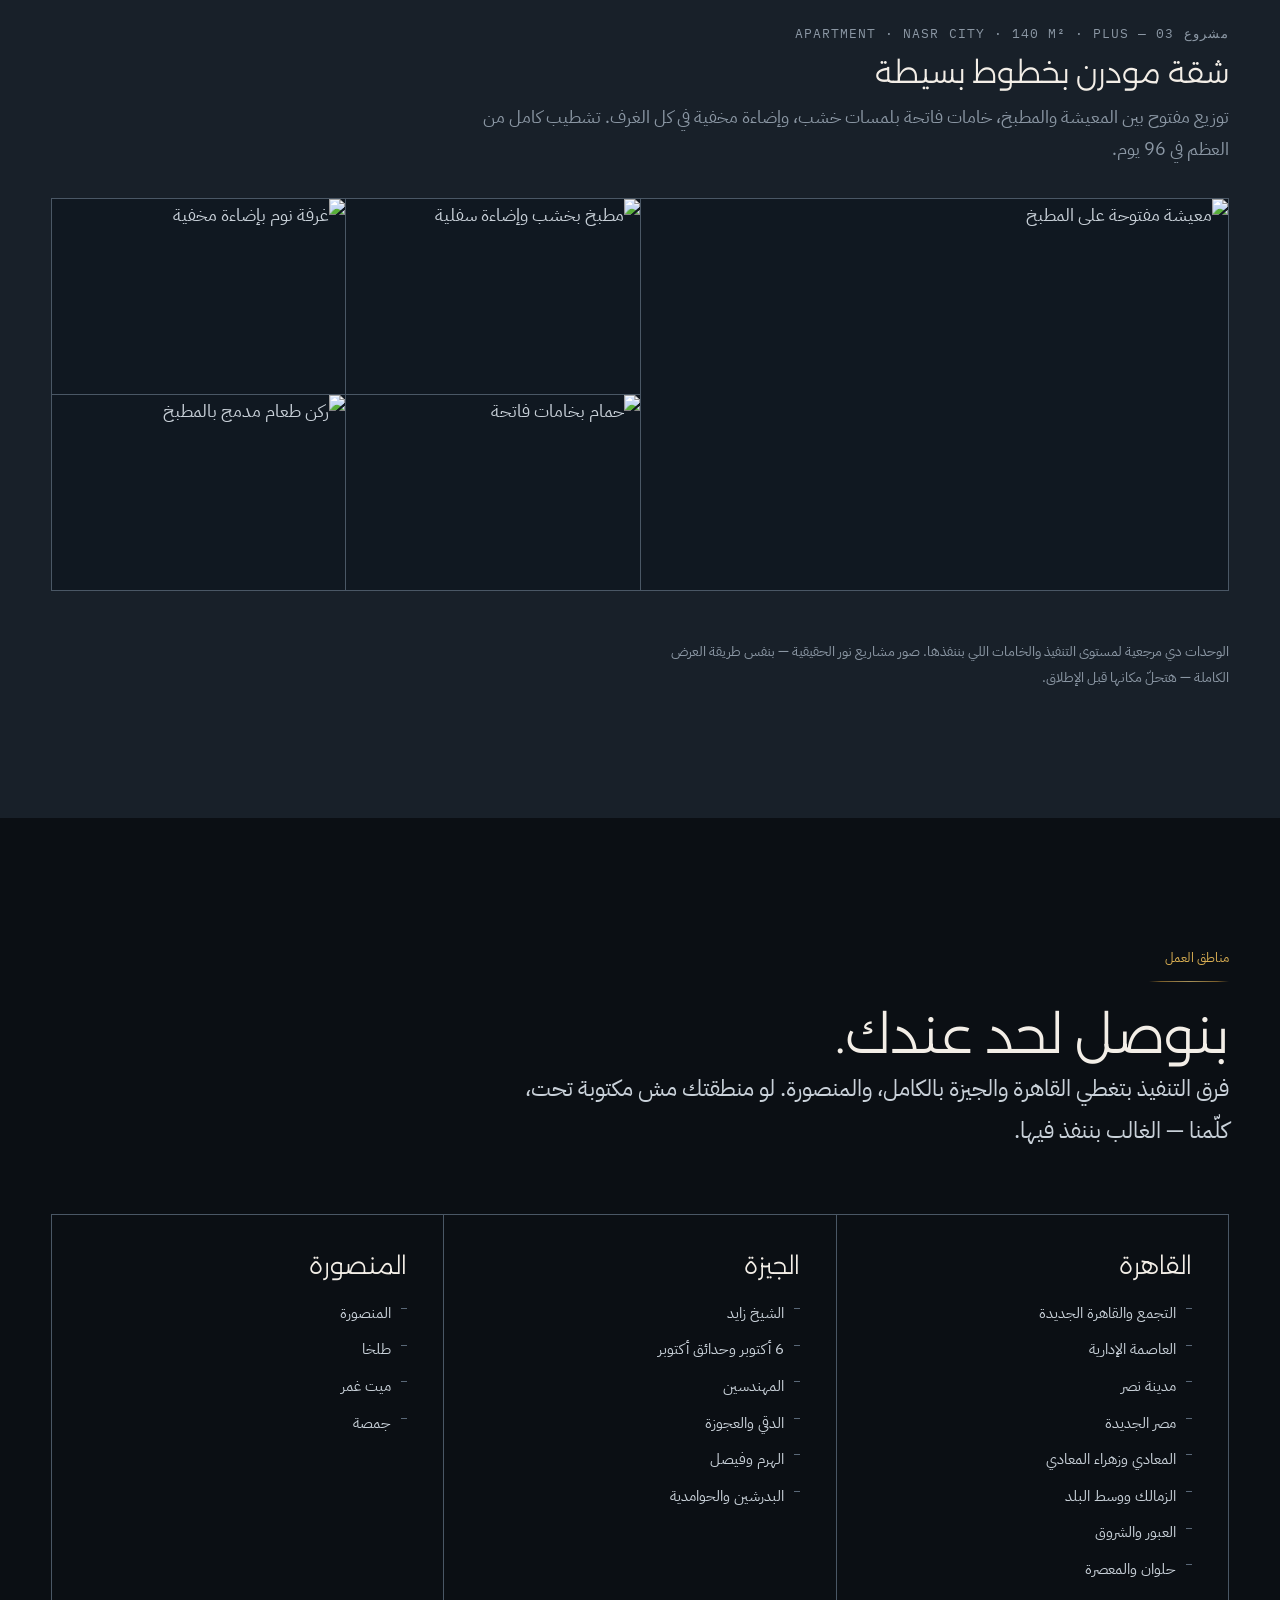
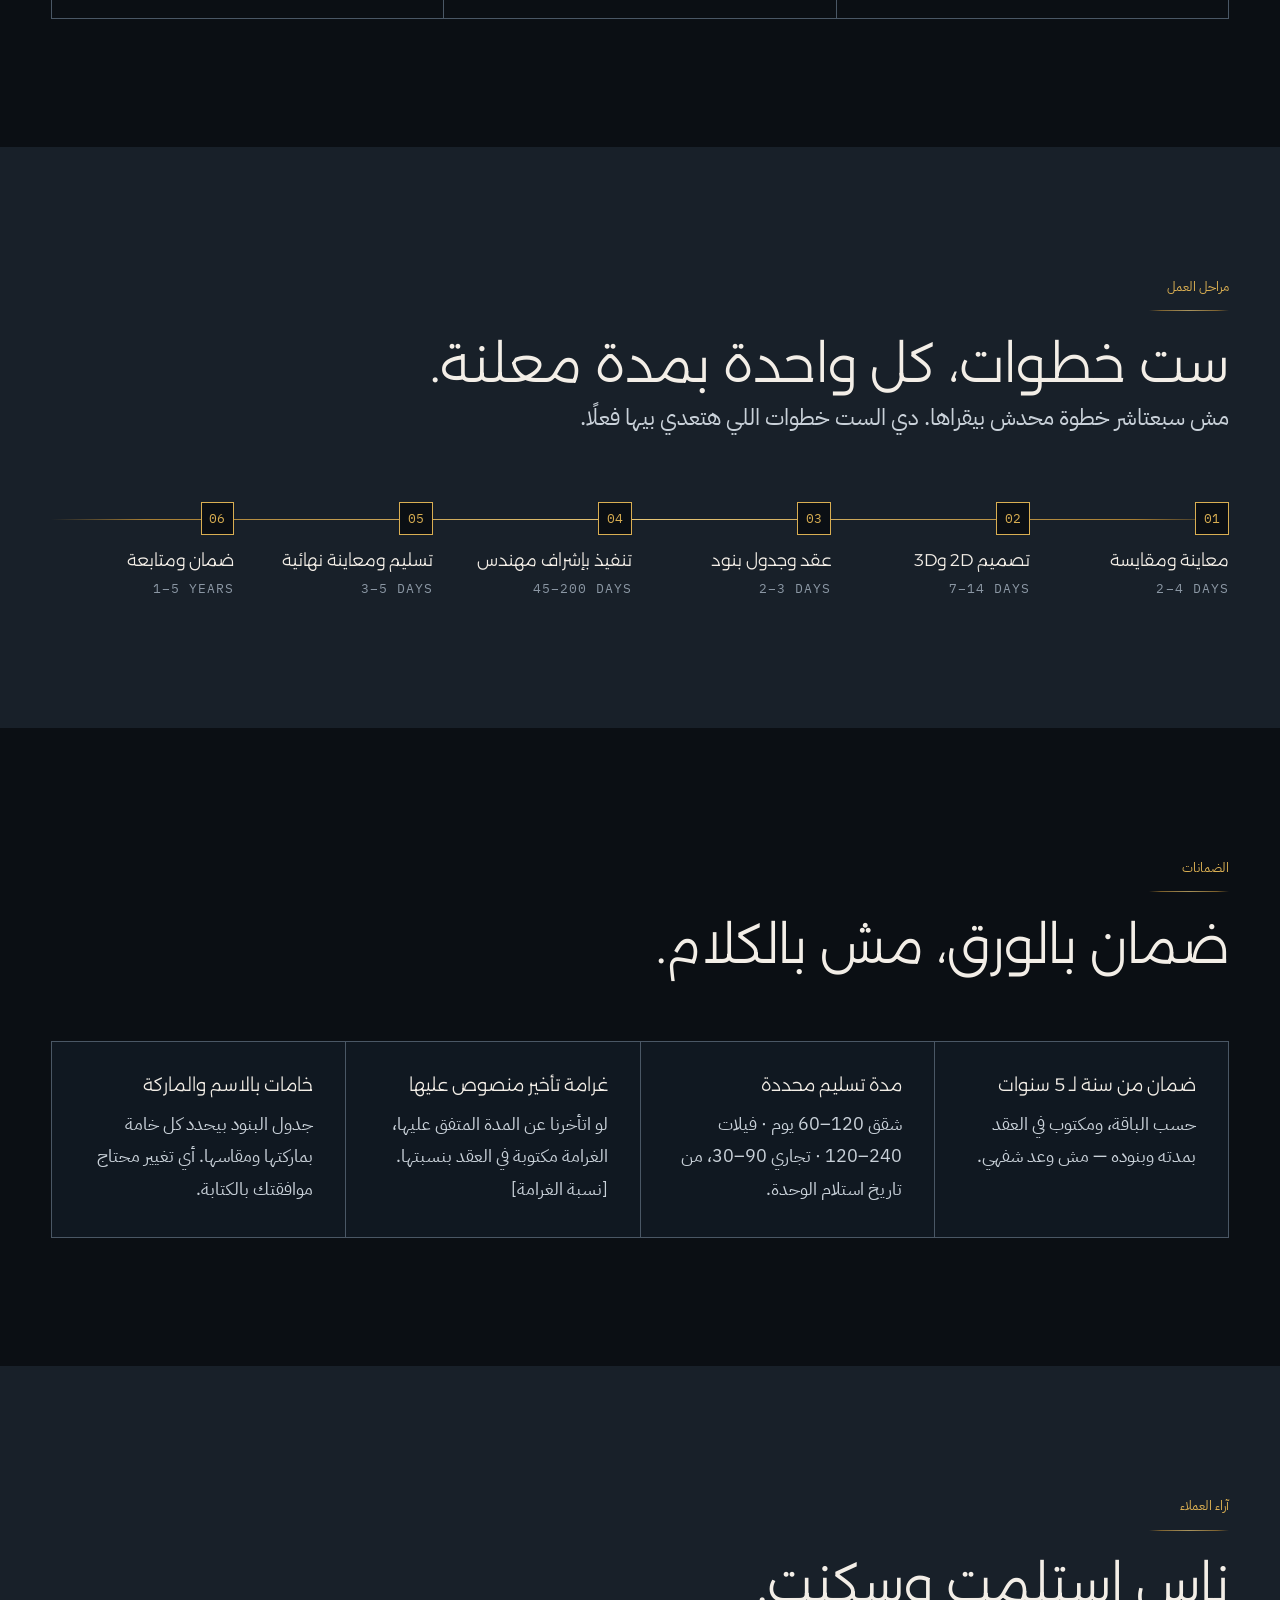
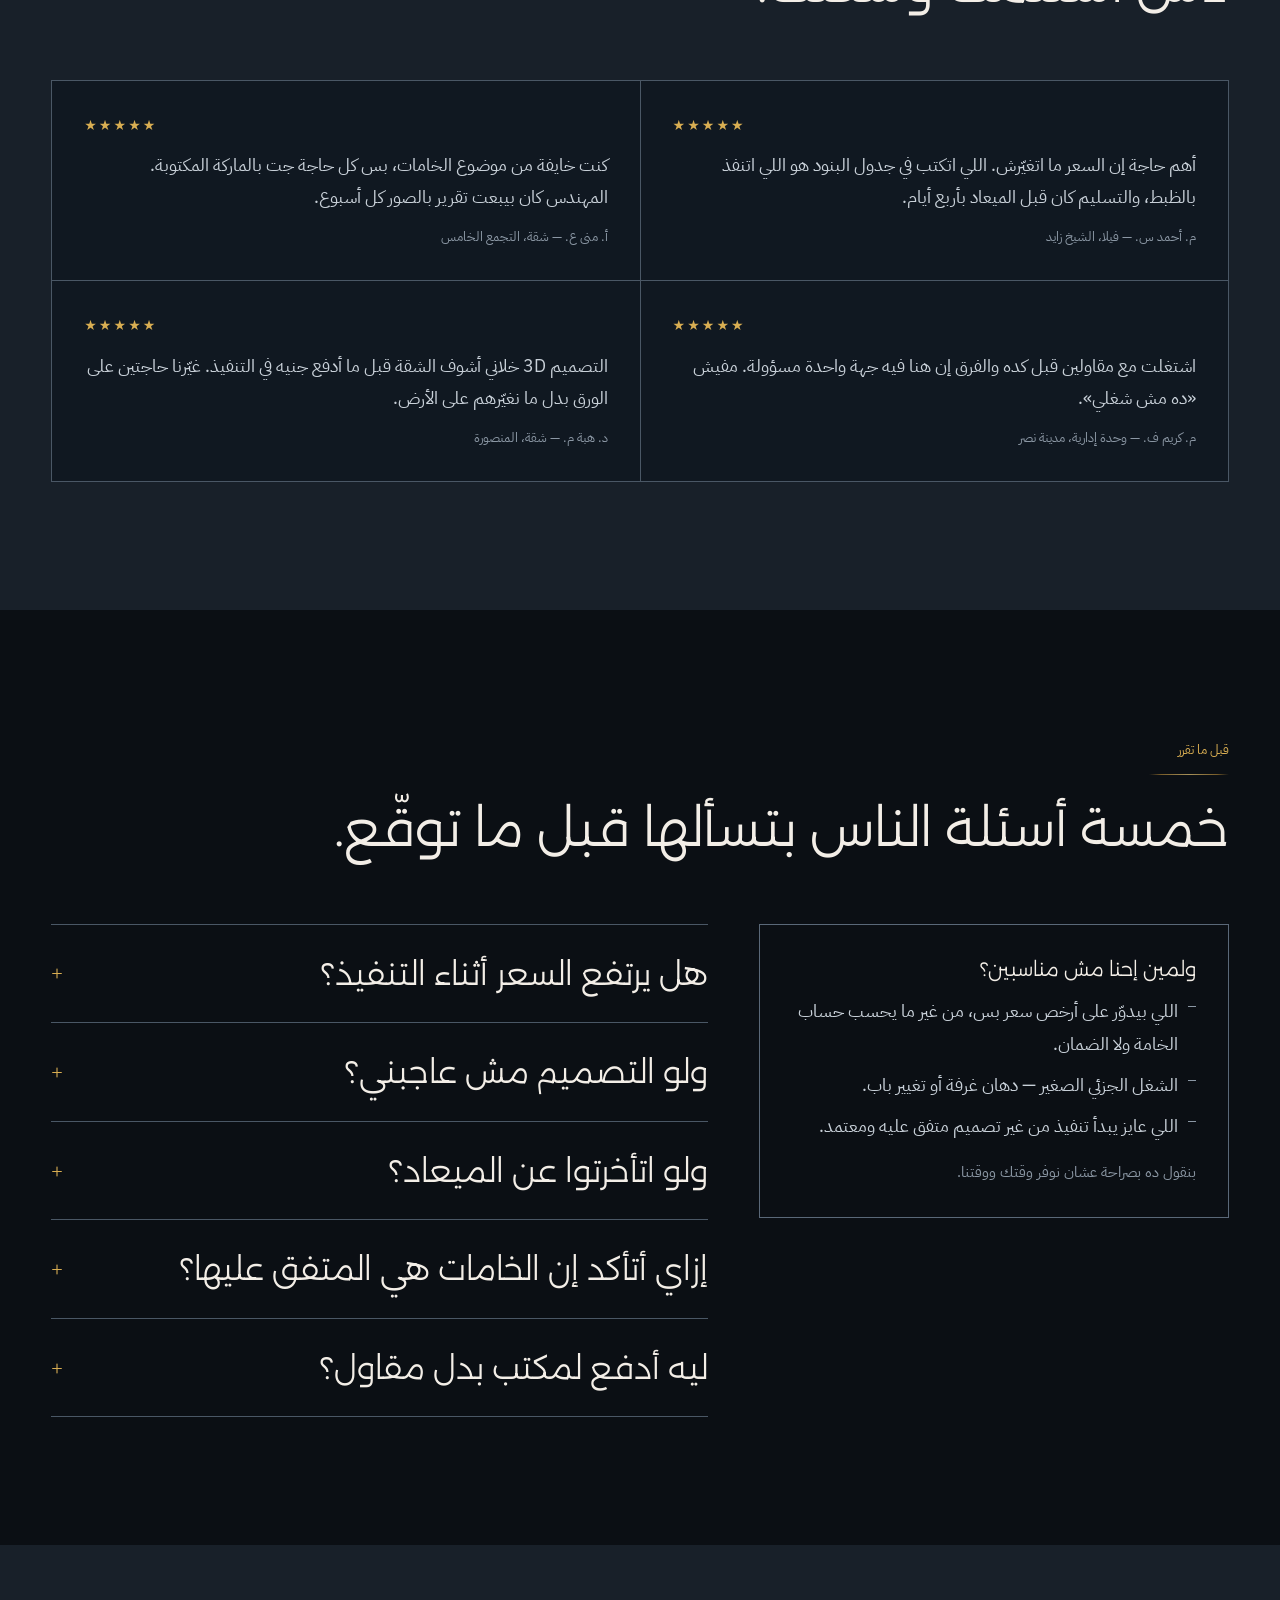
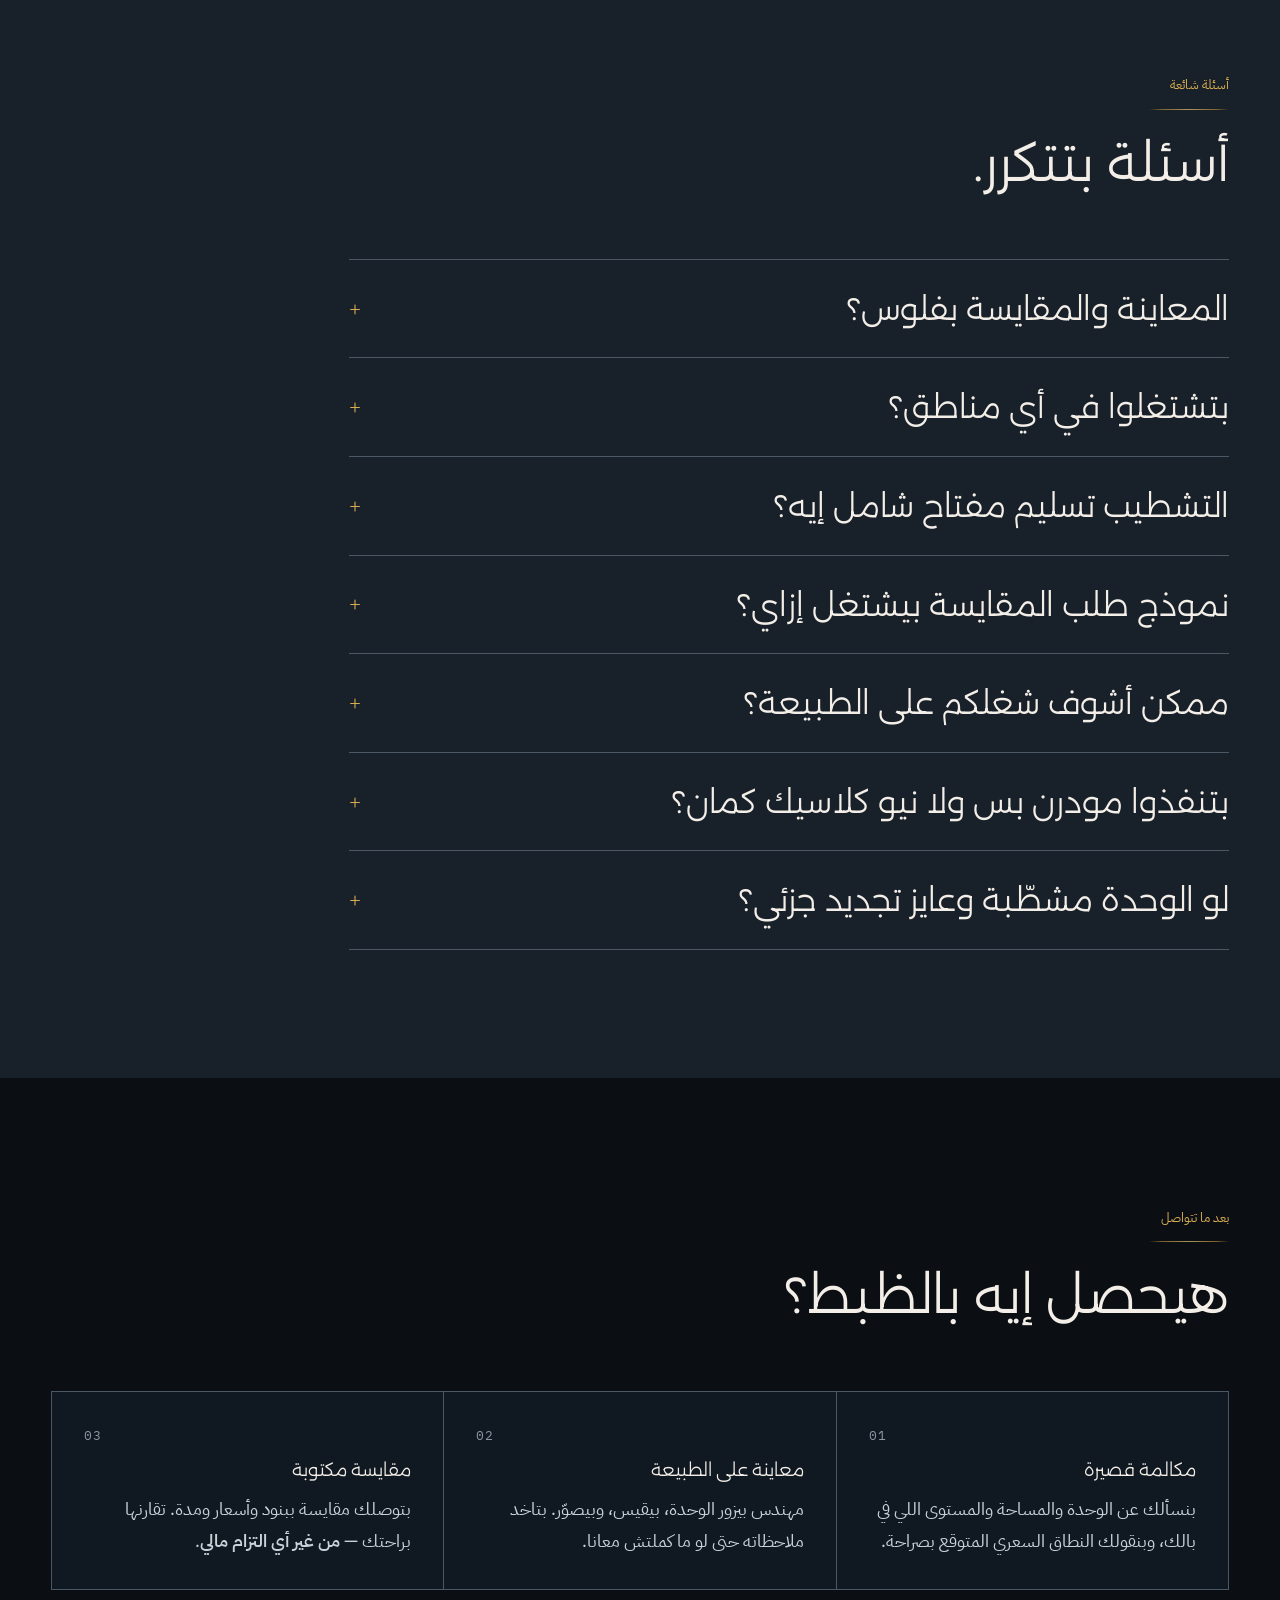
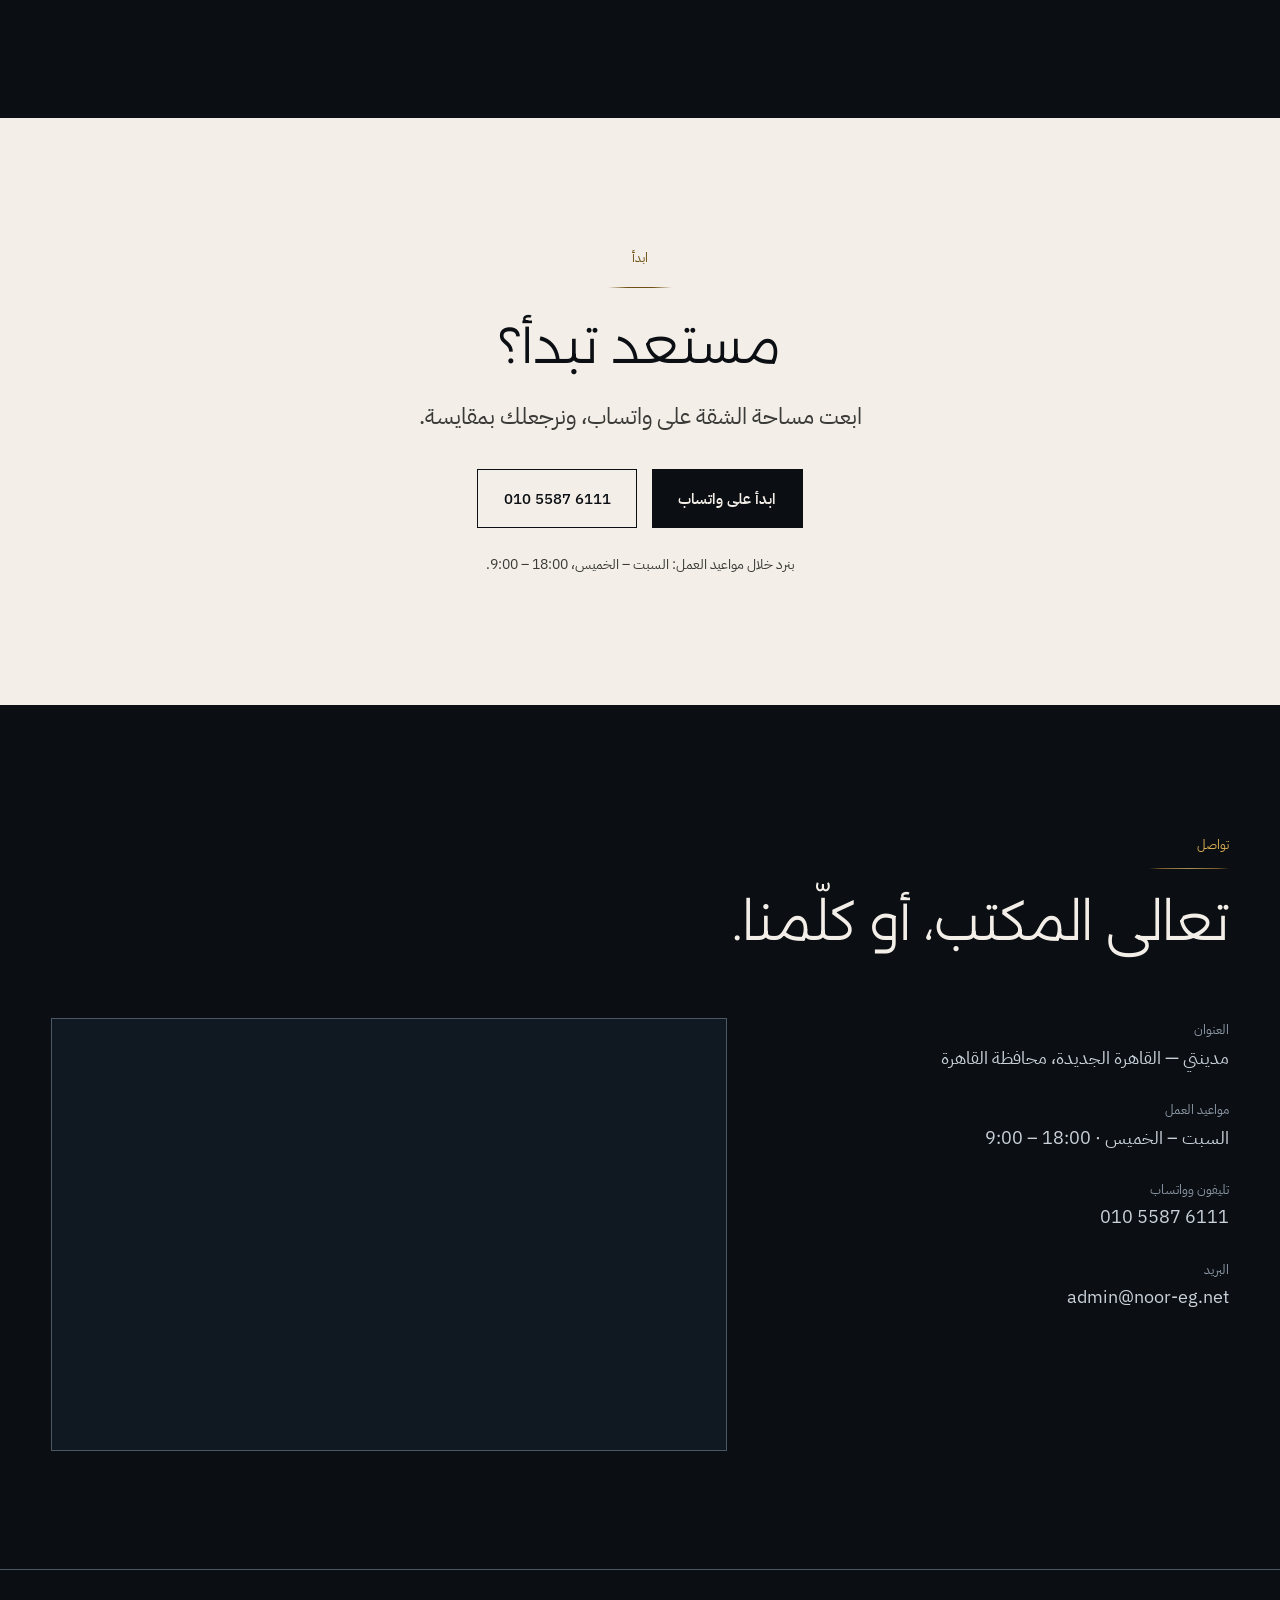
==== commit 50abb8f1: "Restore before/after with three real NOOR handovers Living room, kitchen and bathroom, each shot fro" ====
--- a/index.html
+++ b/index.html
@@ -23,7 +23,7 @@
 <link rel="preconnect" href="https://images.pexels.com">
 <link rel="preconnect" href="https://images.unsplash.com">
 <link rel="stylesheet" href="https://fonts.googleapis.com/css2?family=Alexandria:wght@200..700&family=IBM+Plex+Mono:wght@400;500&family=IBM+Plex+Sans+Arabic:wght@300;400;500;600&family=IBM+Plex+Sans:wght@300;400;500;600&display=swap">
-<link rel="stylesheet" href="assets/css/noor.css?v=6">
+<link rel="stylesheet" href="assets/css/noor.css?v=7">
 <script>document.documentElement.classList.add('js')</script>
 </head>
 <body>
@@ -294,15 +294,50 @@
   </div>
 </section>
 
-<!-- ── S5 · BEFORE / AFTER — معطَّل عن قصد ──────────────────────────────
-     القسم ده بيحتاج صورتين لـ**نفس الغرفة، نفس الزاوية، نفس العدسة**: واحدة
-     على الطوب وواحدة بعد التشطيب. مكتبات الصور المجانية مافيهاش أزواج حقيقية
-     زي دي — كل جلسة تصوير إما كلها «قبل» أو كلها «بعد» — وأي تقريب بصورتين
-     من مكانين مختلفين بيبان فورًا وبيضرب مصداقية الصفحة كلها.
-     الماركب والـCSS والجافاسكريبت كلهم لسه موجودين وشغالين. أول ما تصوّر
-     تسليم حقيقي (نفس الوقفة قبل وبعد)، شيل التعليق ده وحط الـsrc الجديدين.
-     الكود محفوظ في git — راجع commit «Park the before/after comparator».
--->
+<!-- ── S5 · BEFORE / AFTER — real NOOR handovers ──────────────────────── -->
+<section id="before-after">
+  <div class="wrap">
+    <div class="sec-head">
+      <span class="eyebrow">قبل وبعد</span>
+      <div class="gold-rule" aria-hidden="true"></div>
+      <h2>من العظم للتسليم. نفس المكان.</h2>
+      <p class="lead">اسحب الخط في أي صورة. كل زوج من مشروع واحد من مشاريعنا — نفس الغرفة ونفس الوقفة، قبل الشغل وبعد التسليم.</p>
+    </div>
+
+    <div class="cmp-stack">
+      <figure class="cmp cmp--solo" style="--ar:736/596">
+        <div class="cmp__frame">
+          <img src="assets/img/ba/living-before.jpg" alt="صالون على العظم: حوائط خرسانة، تأسيس كهرباء ظاهر، وأرضية على الردم" width="736" height="596" loading="lazy" decoding="async">
+          <img class="cmp__after" src="assets/img/ba/living-after.jpg" alt="الصالون بعد التسليم: أرضية رخام، سقف جبس بإضاءة مخفية، ونجف كريستال" width="736" height="596" loading="lazy" decoding="async">
+          <span class="cmp__bar" aria-hidden="true"></span>
+          <div class="cmp__tags meta"><span class="cmp__tag">قبل</span><span class="cmp__tag">بعد</span></div>
+          <input class="cmp__handle" type="range" min="0" max="100" value="45" aria-label="اسحب لمقارنة قبل وبعد — الصالون">
+        </div>
+        <figcaption class="cmp__cap meta">الصالون — <bdi dir="ltr">BARE SHELL → FULL FINISH</bdi></figcaption>
+      </figure>
+      <figure class="cmp cmp--solo" style="--ar:736/537">
+        <div class="cmp__frame">
+          <img src="assets/img/ba/kitchen-before.jpg" alt="مطبخ على العظم: تأسيس سباكة وكهرباء في الحوائط قبل المحارة" width="736" height="537" loading="lazy" decoding="async">
+          <img class="cmp__after" src="assets/img/ba/kitchen-after.jpg" alt="المطبخ بعد التسليم: وحدات خشب، رخام أسود، جزيرة وسط، وإضاءة تحت الوحدات" width="736" height="537" loading="lazy" decoding="async">
+          <span class="cmp__bar" aria-hidden="true"></span>
+          <div class="cmp__tags meta"><span class="cmp__tag">قبل</span><span class="cmp__tag">بعد</span></div>
+          <input class="cmp__handle" type="range" min="0" max="100" value="45" aria-label="اسحب لمقارنة قبل وبعد — المطبخ">
+        </div>
+        <figcaption class="cmp__cap meta">المطبخ — <bdi dir="ltr">BARE SHELL → FULL FINISH</bdi></figcaption>
+      </figure>
+      <figure class="cmp cmp--solo" style="--ar:736/535">
+        <div class="cmp__frame">
+          <img src="assets/img/ba/bath-before.jpg" alt="حمام على العظم: مواسير مياه ظاهرة وحوائط خرسانة" width="736" height="535" loading="lazy" decoding="async">
+          <img class="cmp__after" src="assets/img/ba/bath-after.jpg" alt="الحمام بعد التسليم: رخام فاتح، بانيو منفصل، كابينة شاور، وتشطيبات ذهبية" width="736" height="535" loading="lazy" decoding="async">
+          <span class="cmp__bar" aria-hidden="true"></span>
+          <div class="cmp__tags meta"><span class="cmp__tag">قبل</span><span class="cmp__tag">بعد</span></div>
+          <input class="cmp__handle" type="range" min="0" max="100" value="45" aria-label="اسحب لمقارنة قبل وبعد — الحمام">
+        </div>
+        <figcaption class="cmp__cap meta">الحمام — <bdi dir="ltr">BARE SHELL → FULL FINISH</bdi></figcaption>
+      </figure>
+    </div>
+  </div>
+</section>
 
 <!-- ── S6 · PORTFOLIO — pinned ────────────────────────────────────────── -->
 <section id="work" class="band">
@@ -634,6 +669,6 @@
         integrity="sha384-wl5TeDVvOWt30Pbf8aSo2ZrzsOjddu3avOBvHe+p+OhJt9gP6w9YXmDkN5DK2/dF" crossorigin="anonymous"></script>
 <script src="https://cdnjs.cloudflare.com/ajax/libs/gsap/3.15.0/SplitText.min.js" defer
         integrity="sha384-SWJ0lLVRoipvHh59xj0pL7uC7Ih51F+5smaFtrG+2nr+TlDZU5SYJHmxfolbeNTr" crossorigin="anonymous"></script>
-<script src="assets/js/noor.js?v=6" defer></script>
+<script src="assets/js/noor.js?v=7" defer></script>
 </body>
 </html>
--- a/assets/css/noor.css
+++ b/assets/css/noor.css
@@ -579,8 +579,11 @@
 
 /* One comparator, full width — a real pair beats three mismatched ones. */
 .cmp { position: relative; }
-.cmp--solo { inline-size: min(100%, 1000px); margin-inline: auto; }
-.cmp__frame { position: relative; aspect-ratio: 3 / 2; overflow: hidden; background: var(--ink-800); }
+/* Capped near the source files' native 736px — these are handover photos, and
+   upscaling them further just makes the finish look soft. */
+.cmp--solo { inline-size: min(100%, 860px); margin-inline: auto; }
+.cmp-stack { display: grid; gap: clamp(2.25rem, 5vw, 3.5rem); }
+.cmp__frame { position: relative; aspect-ratio: var(--ar, 3 / 2); overflow: hidden; background: var(--ink-800); }
 .cmp__frame img { position: absolute; inset: 0; inline-size: 100%; block-size: 100%; object-fit: cover; }
 /* clip-path is physical. --x = how much of the frame BEFORE occupies, measured
    from the reading start; the flipped rule below is what makes RTL correct. */
